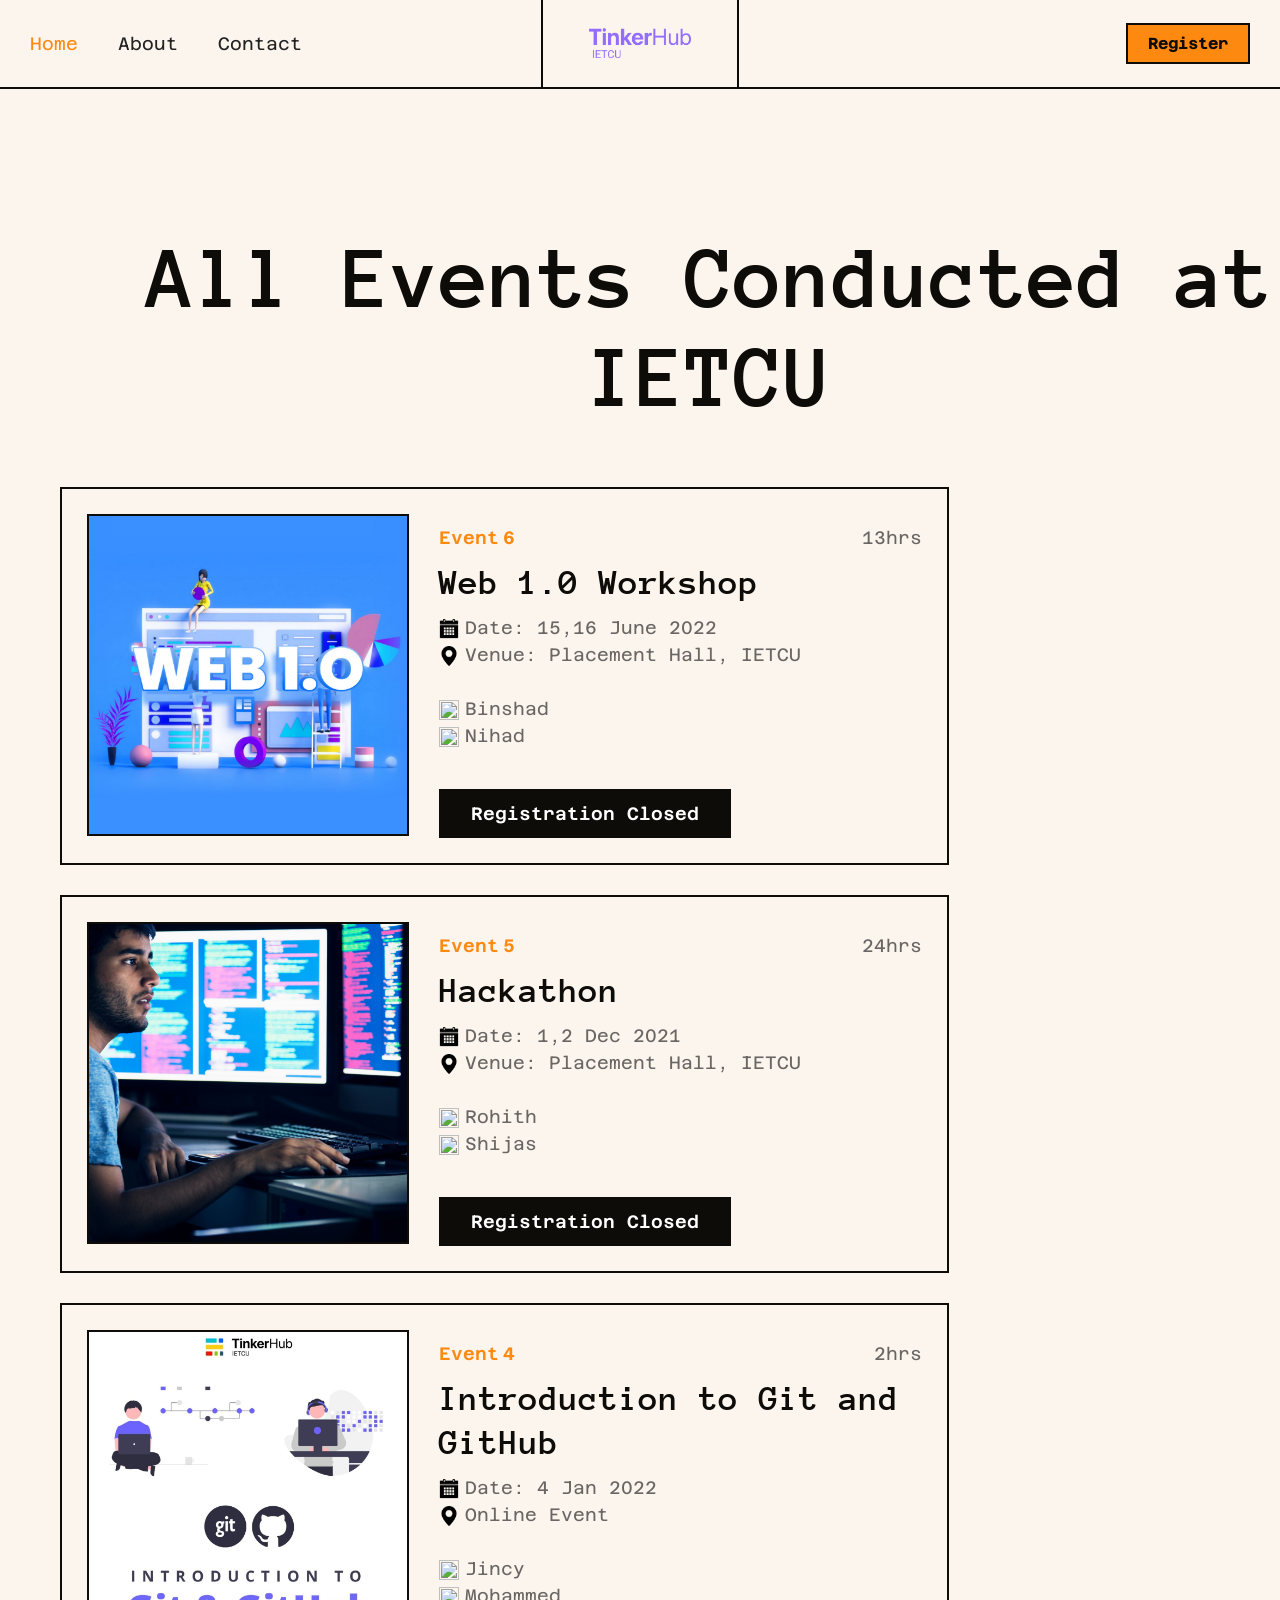
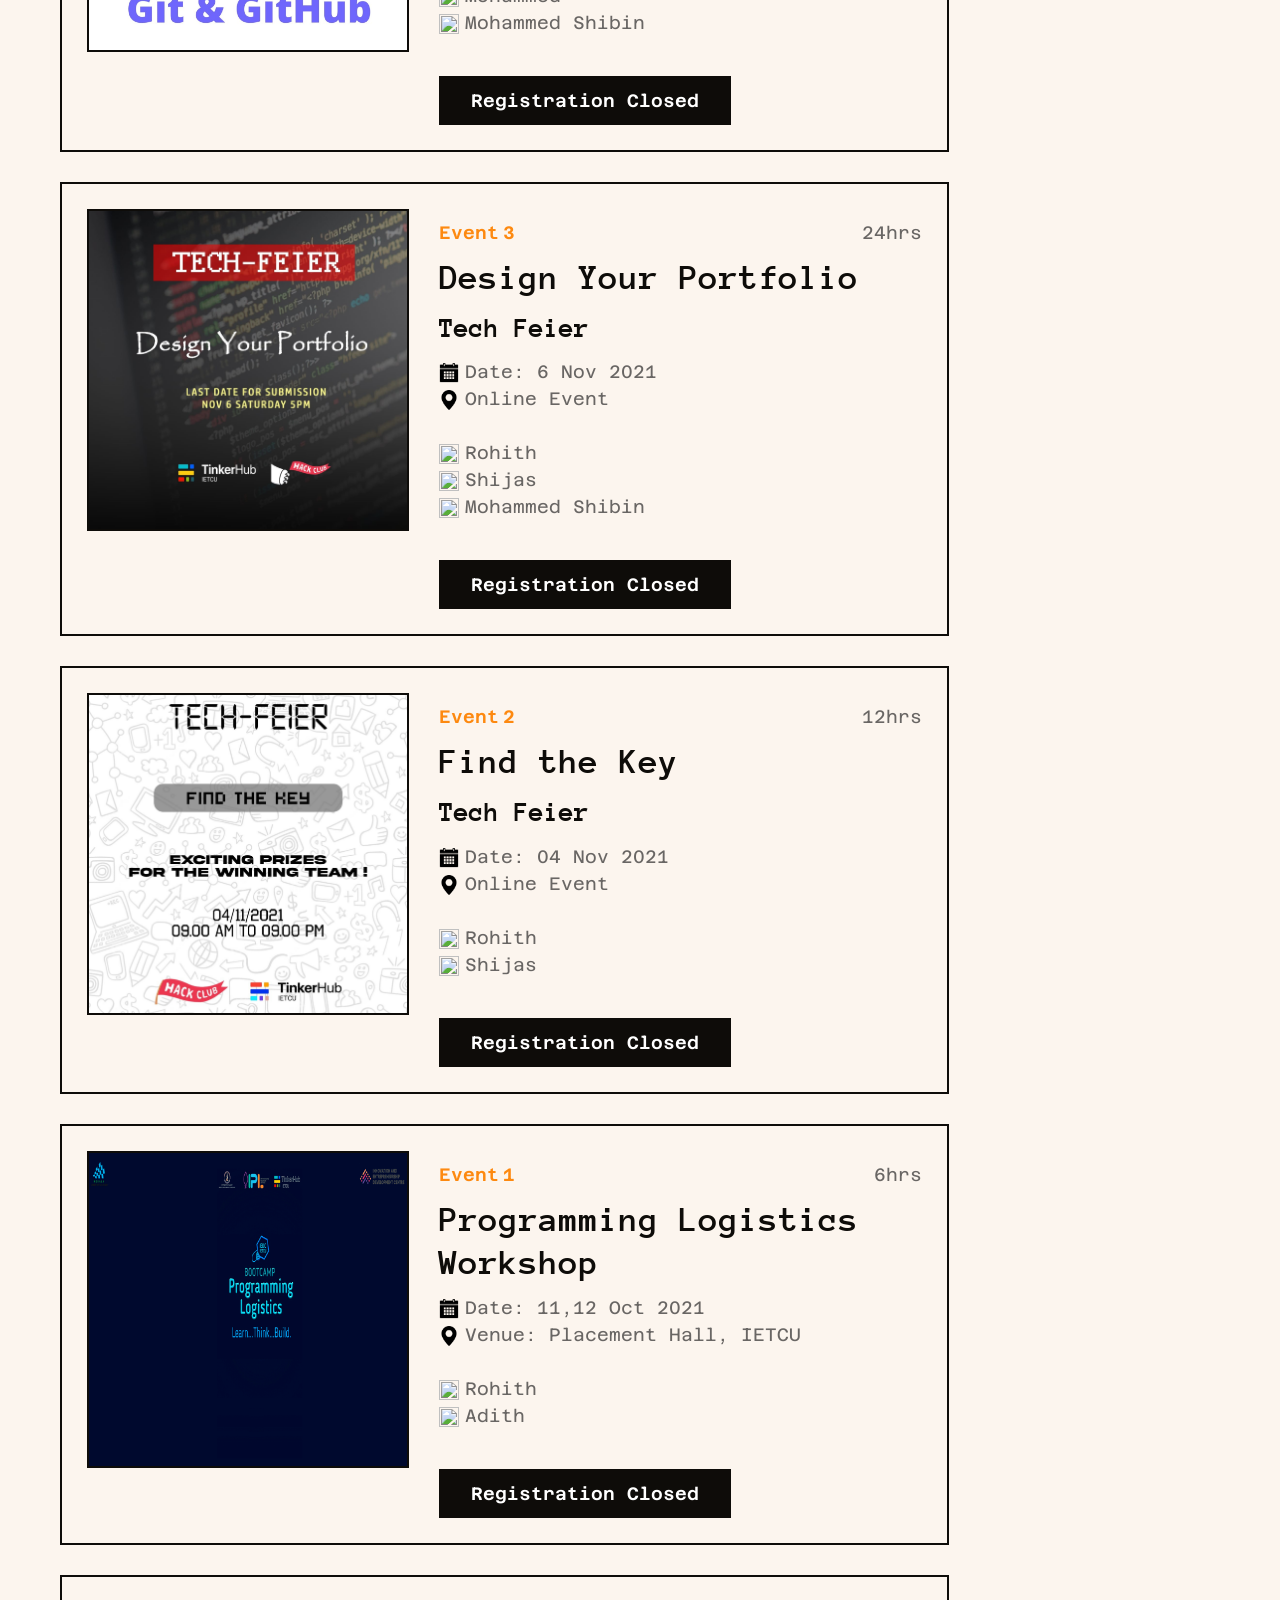
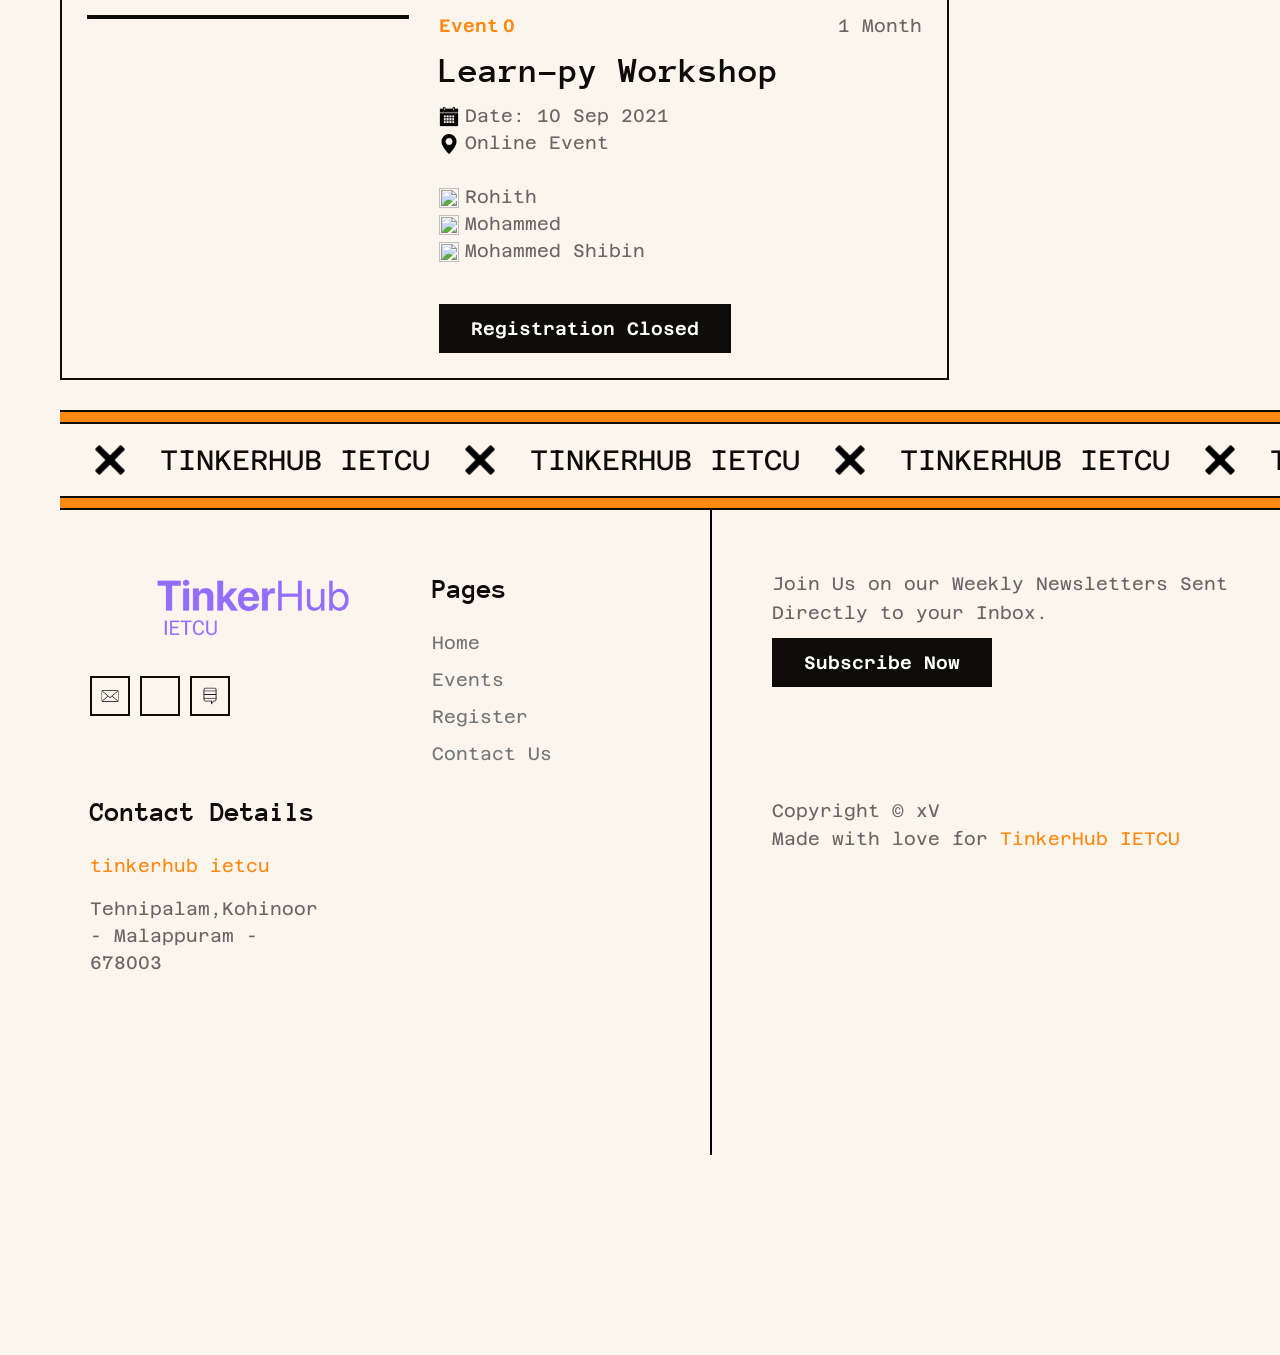
==== events.html @ 5220d081 "Second Commit" ====
<!DOCTYPE html><html  data-wf-page="61e6ab9abca7984d79f02195" data-wf-site="61e6ab9abca7986a12f02194"><head><meta charset="utf-8"/><title>TinkerHub IETCU</title><meta content="#" name="description"/><meta content="#" property="og:title"/><meta content="#" property="og:description"/><meta content="#" property="og:image"/><meta content="#" property="twitter:title"/><meta content="#" property="twitter:description"/><meta content="#" property="twitter:image"/><meta property="og:type" content="website"/><meta content="summary_large_image" name="twitter:card"/><meta content="width=device-width, initial-scale=1" name="viewport"/><meta content="#" name="generator"/><link href="stylee.css" rel="stylesheet" type="text/css"/><script src="webfont.js" type="text/javascript"></script><script type="text/javascript">WebFont.load({  google: {    families: ["Anonymous Pro:regular,700","Azeret Mono:regular,600"]  }});</script><!--[if lt IE 9]><script src="https://cdnjs.cloudflare.com/ajax/libs/html5shiv/3.7.3/html5shiv.min.js" type="text/javascript"></script><![endif]--><script type="text/javascript">!function(o,c){var n=c.documentElement,t=" w-mod-";n.className+=t+"js",("ontouchstart"in o||o.DocumentTouch&&c instanceof DocumentTouch)&&(n.className+=t+"touch")}(window,document);</script><link href="imgs/spaceinvader.png" rel="shortcut icon" type="image/x-icon"/><link href="https://assets.website-files.com/61e6ab9abca7986a12f02194/61ebdb6489a6b7736665d9e2_webclip.png" rel="apple-touch-icon"/></head><body><div data-animation="default" data-collapse="medium" data-duration="400" data-easing="ease" data-easing2="ease" role="banner" class="navbar w-nav"><div class="container w-container"><div class="w-layout-grid grid-navbar"><nav role="navigation" id="w-node-_0795d648-9c15-54b8-7bc0-1d6ae5a04ca6-e5a04ca3" class="nav-menu w-nav-menu"><a href="/" aria-current="page" class="nav-link w-nav-link w--current">Home</a><a href="/about" class="nav-link w-nav-link">About</a><a href="#Footer-Subscribe" class="nav-link w-nav-link">Contact</a></nav><a href="#Footer-Subscribe" aria-current="page" class="brand w-nav-brand"><img src="imgs/logo.png" loading="lazy" alt=""/></a><div id="w-node-_0795d648-9c15-54b8-7bc0-1d6ae5a04caf-e5a04ca3" class="navbar-button"><a href="#Footer-Subscribe" class="button button-small w-button">Register</a></div><div id="w-node-_0795d648-9c15-54b8-7bc0-1d6ae5a04cb2-e5a04ca3" class="menu-button w-nav-button"><div class="w-icon-nav-menu"></div><div class="w-icon-nav-menu"></div></div></div></div></div><div class="hero-section wf-section"><div class="container w-container"><div class="w-layout-grid grid-hero"><div id="w-node-b3ac4a3e-e718-adf3-0cfe-b0992a68594a-79f02195" class="badge-lightbox-wrap">

</div>

<div class="marquee-section wf-section"><div class="marquee-wrap"><div class="marquee-text"><div class="marquee-item"><img src="imgs/waves.png" loading="lazy" width="40" height="40" alt="" class="marquee-image"/><div class="marquee-title">tinkerhub ietcu</div></div><div class="marquee-item"><img src="imgs/waves.png" loading="lazy" width="40" height="40" alt="" class="marquee-image"/><div class="marquee-title">tinkerhub ietcu</div></div><div class="marquee-item"><img src="imgs/waves.png" loading="lazy" width="40" height="40" alt="" class="marquee-image"/><div class="marquee-title">tinkerhub ietcu</div></div><div class="marquee-item"><img src="imgs/waves.png" loading="lazy" width="40" height="40" alt="" class="marquee-image"/><div class="marquee-title">tinkerhub ietcu</div></div><div class="marquee-item"><img src="imgs/waves.png" loading="lazy" width="40" height="40" alt="" class="marquee-image"/><div class="marquee-title">tinkerhub ietcu</div></div><div class="marquee-item"><img src="imgs/waves.png" loading="lazy" width="40" height="40" alt="" class="marquee-image"/><div class="marquee-title">tinkerhub ietcu</div></div></div><div class="marquee-text"><div class="marquee-item"><img src="imgs/waves.png" loading="lazy" width="40" height="40" alt="" class="marquee-image"/><div class="marquee-title">tinkerhub ietcu</div></div><div class="marquee-item"><img src="imgs/waves.png" loading="lazy" width="40" height="40" alt="" class="marquee-image"/><div class="marquee-title">tinkerhub ietcu</div></div><div class="marquee-item"><img src="imgs/waves.png" loading="lazy" width="40" height="40" alt="" class="marquee-image"/><div class="marquee-title">tinkerhub ietcu</div></div><div class="marquee-item"><img src="imgs/waves.png" loading="lazy" width="40" height="40" alt="" class="marquee-image"/><div class="marquee-title">tinkerhub ietcu</div></div><div class="marquee-item"><img src="imgs/waves.png" loading="lazy" width="40" height="40" alt="" class="marquee-image"/><div class="marquee-title">tinkerhub ietcu</div></div><div class="marquee-item"><img src="imgs/waves.png" loading="lazy" width="40" height="40" alt="" class="marquee-image"/><div class="marquee-title">tinkerhub ietcu</div></div></div></div></div>

<div class="recent-episodes-section section-spacing wf-section"><div class="container w-container"><div class="section-title text-center"><h1>All Events Conducted at IETCU</h2></div>
<!--Events-->

<!--E6--><div class="w-layout-grid grid-episode-wrap"><div class="w-dyn-list"><div role="list" class="w-dyn-items"><div role="listitem" class="episode-item w-dyn-item"><div class="grid-episode"><a href="#" class="w-inline-block"><img src="imgs/web.jpeg" loading="eager" alt="" sizes="(max-width: 479px) 2vw, (max-width: 767px) 32vw, 34vw" srcset="imgs/web.jpeg 500w, imgs/web.jpeg 800w" class="episode-image"/></a><div class="episode-info"><div class="episode-number-wrap"><div class="episode-number"><div>Event </div><div class="episode-number-value">6</div></div><div class="episode-duration-wrap"><img src="https://assets.website-files.com/61e6ab9abca7986a12f02194/61e7f9a4afe5cf50c79790c7_clock.svg" loading="lazy" width="15" height="15" alt="" class="episode-duration-icon"/><div class="episode-duration">13hrs</div></div></div><a href="#" class="w-inline-block"><h5 class="episode-title">Web 1.0 Workshop </h6></h5></a><div class="episode-host-wrap"><img src="imgs/calendar.png" loading="lazy" width="20" height="20" alt="" class="episode-host-icon"/><a href="#" class="episode-host">Date: 15,16 June 2022</a></div><div class="episode-host-wrap"><img src="imgs/pin.png" loading="lazy" width="20" height="20" alt="" class="episode-host-icon"/><a href="#" class="episode-host">Venue: Placement Hall, IETCU</a></div><br><div class="episode-host-wrap"><img src="https://assets.website-files.com/61e6ab9abca7986a12f02194/61e7f79add1d6b57ac4c143d_microphone.svg" loading="lazy" width="20" height="20" alt="" class="episode-host-icon"/><a href="#Binshad" class="episode-host">Binshad</a></div><div class="episode-host-wrap"><div class="episode-host-wrap"><img src="https://assets.website-files.com/61e6ab9abca7986a12f02194/61e7f79add1d6b57ac4c143d_microphone.svg" loading="lazy" width="20" height="20" alt="" class="episode-host-icon"/><a href="#Nihad" class="episode-host">Nihad </a></div><!--<div class="episode-host-wrap"><img src="https://assets.website-files.com/61e6ab9abca7986a12f02194/61e7f79add1d6b57ac4c143d_microphone.svg" loading="lazy" width="20" height="20" alt="" class="episode-host-icon"/><a href="/host/billy-vasquez" class="episode-host">Mohammed Shibin</a></div>--><div class="episode-bottom"><a href="#" class="button-dark w-button">Registration Closed</a><div class="episode-listen-wrap"></div></div></div></div></div></div></div></div></div>

<!--E5--><div class="w-layout-grid grid-episode-wrap"><div class="w-dyn-list"><div role="list" class="w-dyn-items"><div role="listitem" class="episode-item w-dyn-item"><div class="grid-episode"><a href="#" class="w-inline-block"><img src="imgs/hackathon.png" loading="eager" alt="" sizes="(max-width: 479px) 2vw, (max-width: 767px) 32vw, 34vw" srcset="imgs/hackathon.png 500w, imgs/hackathon.png 800w" class="episode-image"/></a><div class="episode-info"><div class="episode-number-wrap"><div class="episode-number"><div>Event </div><div class="episode-number-value">5</div></div><div class="episode-duration-wrap"><img src="https://assets.website-files.com/61e6ab9abca7986a12f02194/61e7f9a4afe5cf50c79790c7_clock.svg" loading="lazy" width="15" height="15" alt="" class="episode-duration-icon"/><div class="episode-duration">24hrs</div></div></div><a href="#" class="w-inline-block"><h5 class="episode-title">Hackathon</h6></h5></a><div class="episode-host-wrap"><img src="imgs/calendar.png" loading="lazy" width="20" height="20" alt="" class="episode-host-icon"/><a href="#" class="episode-host">Date: 1,2 Dec 2021</a></div><div class="episode-host-wrap"><img src="imgs/pin.png" loading="lazy" width="20" height="20" alt="" class="episode-host-icon"/><a href="#" class="episode-host">Venue: Placement Hall, IETCU</a></div><br><div class="episode-host-wrap"><img src="https://assets.website-files.com/61e6ab9abca7986a12f02194/61e7f79add1d6b57ac4c143d_microphone.svg" loading="lazy" width="20" height="20" alt="" class="episode-host-icon"/><a href="#Rohith" class="episode-host">Rohith</a></div><div class="episode-host-wrap"><div class="episode-host-wrap"><img src="https://assets.website-files.com/61e6ab9abca7986a12f02194/61e7f79add1d6b57ac4c143d_microphone.svg" loading="lazy" width="20" height="20" alt="" class="episode-host-icon"/><a href="#Shijas" class="episode-host">Shijas </a></div><!--<div class="episode-host-wrap"><img src="https://assets.website-files.com/61e6ab9abca7986a12f02194/61e7f79add1d6b57ac4c143d_microphone.svg" loading="lazy" width="20" height="20" alt="" class="episode-host-icon"/><a href="/host/billy-vasquez" class="episode-host">Mohammed Shibin</a></div>--><div class="episode-bottom"><a href="#" class="button-dark w-button">Registration Closed</a><div class="episode-listen-wrap"></div></div></div></div></div></div></div></div></div>

<!--E4--><div class="w-layout-grid grid-episode-wrap"><div class="w-dyn-list"><div role="list" class="w-dyn-items"><div role="listitem" class="episode-item w-dyn-item"><div class="grid-episode"><a href="#" class="w-inline-block"><img src="imgs/git.jpeg" loading="eager" alt="" sizes="(max-width: 479px) 2vw, (max-width: 767px) 32vw, 34vw" srcset="imgs/git.jpeg 500w, imgs/git.jpeg 800w" class="episode-image"/></a><div class="episode-info"><div class="episode-number-wrap"><div class="episode-number"><div>Event </div><div class="episode-number-value">4</div></div><div class="episode-duration-wrap"><img src="https://assets.website-files.com/61e6ab9abca7986a12f02194/61e7f9a4afe5cf50c79790c7_clock.svg" loading="lazy" width="15" height="15" alt="" class="episode-duration-icon"/><div class="episode-duration">2hrs</div></div></div><a href="#" class="w-inline-block"><h5 class="episode-title">Introduction to Git and GitHub</h6></h5></a><div class="episode-host-wrap"><img src="imgs/calendar.png" loading="lazy" width="20" height="20" alt="" class="episode-host-icon"/><a href="#" class="episode-host">Date: 4 Jan 2022</a></div><div class="episode-host-wrap"><img src="imgs/pin.png" loading="lazy" width="20" height="20" alt="" class="episode-host-icon"/><a href="#" class="episode-host">Online Event</a></div><br><div class="episode-host-wrap"><img src="https://assets.website-files.com/61e6ab9abca7986a12f02194/61e7f79add1d6b57ac4c143d_microphone.svg" loading="lazy" width="20" height="20" alt="" class="episode-host-icon"/><a href="#Jincy" class="episode-host">Jincy</a></div><div class="episode-host-wrap"><div class="episode-host-wrap"><img src="https://assets.website-files.com/61e6ab9abca7986a12f02194/61e7f79add1d6b57ac4c143d_microphone.svg" loading="lazy" width="20" height="20" alt="" class="episode-host-icon"/><a href="/host/billy-vasquez" class="episode-host">Mohammed </a></div><div class="episode-host-wrap"><img src="https://assets.website-files.com/61e6ab9abca7986a12f02194/61e7f79add1d6b57ac4c143d_microphone.svg" loading="lazy" width="20" height="20" alt="" class="episode-host-icon"/><a href="/host/billy-vasquez" class="episode-host">Mohammed Shibin</a></div><div class="episode-bottom"><a href="#" class="button-dark w-button">Registration Closed</a><div class="episode-listen-wrap"></div></div></div></div></div></div></div></div></div>

<!--E3--><div class="w-layout-grid grid-episode-wrap"><div class="w-dyn-list"><div role="list" class="w-dyn-items"><div role="listitem" class="episode-item w-dyn-item"><div class="grid-episode"><a href="#" class="w-inline-block"><img src="imgs/portfolio.jpeg" loading="eager" alt="" sizes="(max-width: 479px) 2vw, (max-width: 767px) 32vw, 34vw" srcset="imgs/portfolio.jpeg 500w, imgs/portfolio.jpeg 800w" class="episode-image"/></a><div class="episode-info"><div class="episode-number-wrap"><div class="episode-number"><div>Event </div><div class="episode-number-value">3</div></div><div class="episode-duration-wrap"><img src="https://assets.website-files.com/61e6ab9abca7986a12f02194/61e7f9a4afe5cf50c79790c7_clock.svg" loading="lazy" width="15" height="15" alt="" class="episode-duration-icon"/><div class="episode-duration">24hrs</div></div></div><a href="#" class="w-inline-block"><h5 class="episode-title">Design Your Portfolio <br><h6>Tech Feier</h6></h5></a><div class="episode-host-wrap"><img src="imgs/calendar.png" loading="lazy" width="20" height="20" alt="" class="episode-host-icon"/><a href="#" class="episode-host">Date: 6 Nov 2021</a></div><div class="episode-host-wrap"><img src="imgs/pin.png" loading="lazy" width="20" height="20" alt="" class="episode-host-icon"/><a href="#" class="episode-host">Online Event</a></div><br><div class="episode-host-wrap"><img src="https://assets.website-files.com/61e6ab9abca7986a12f02194/61e7f79add1d6b57ac4c143d_microphone.svg" loading="lazy" width="20" height="20" alt="" class="episode-host-icon"/><a href="#Rohith" class="episode-host">Rohith</a></div><div class="episode-host-wrap"><div class="episode-host-wrap"><img src="https://assets.website-files.com/61e6ab9abca7986a12f02194/61e7f79add1d6b57ac4c143d_microphone.svg" loading="lazy" width="20" height="20" alt="" class="episode-host-icon"/><a href="#Shijas" class="episode-host">Shijas </a></div><div class="episode-host-wrap"><img src="https://assets.website-files.com/61e6ab9abca7986a12f02194/61e7f79add1d6b57ac4c143d_microphone.svg" loading="lazy" width="20" height="20" alt="" class="episode-host-icon"/><a href="/host/billy-vasquez" class="episode-host">Mohammed Shibin</a></div><div class="episode-bottom"><a href="#" class="button-dark w-button">Registration Closed</a><div class="episode-listen-wrap"></div></div></div></div></div></div></div></div></div>

<!--E2--><div class="w-layout-grid grid-episode-wrap"><div class="w-dyn-list"><div role="list" class="w-dyn-items"><div role="listitem" class="episode-item w-dyn-item"><div class="grid-episode"><a href="#" class="w-inline-block"><img src="imgs/keys.jpeg" loading="eager" alt="" sizes="(max-width: 479px) 2vw, (max-width: 767px) 32vw, 34vw" srcset="imgs/keys.jpeg 500w, imgs/keys.jpeg 800w" class="episode-image"/></a><div class="episode-info"><div class="episode-number-wrap"><div class="episode-number"><div>Event </div><div class="episode-number-value">2</div></div><div class="episode-duration-wrap"><img src="https://assets.website-files.com/61e6ab9abca7986a12f02194/61e7f9a4afe5cf50c79790c7_clock.svg" loading="lazy" width="15" height="15" alt="" class="episode-duration-icon"/><div class="episode-duration">12hrs</div></div></div><a href="#" class="w-inline-block"><h5 class="episode-title">Find the Key <br> <h6>Tech Feier</h6></h5></a><div class="episode-host-wrap"><img src="imgs/calendar.png" loading="lazy" width="20" height="20" alt="" class="episode-host-icon"/><a href="#" class="episode-host">Date: 04 Nov 2021</a></div><div class="episode-host-wrap"><img src="imgs/pin.png" loading="lazy" width="20" height="20" alt="" class="episode-host-icon"/><a href="#" class="episode-host">Online Event</a></div><br><div class="episode-host-wrap"><img src="https://assets.website-files.com/61e6ab9abca7986a12f02194/61e7f79add1d6b57ac4c143d_microphone.svg" loading="lazy" width="20" height="20" alt="" class="episode-host-icon"/><a href="#Rothith" class="episode-host">Rohith</a></div><div class="episode-host-wrap"><div class="episode-host-wrap"><img src="https://assets.website-files.com/61e6ab9abca7986a12f02194/61e7f79add1d6b57ac4c143d_microphone.svg" loading="lazy" width="20" height="20" alt="" class="episode-host-icon"/><a href="#Shijas" class="episode-host">Shijas </a></div><!--<div class="episode-host-wrap"><img src="https://assets.website-files.com/61e6ab9abca7986a12f02194/61e7f79add1d6b57ac4c143d_microphone.svg" loading="lazy" width="20" height="20" alt="" class="episode-host-icon"/><a href="/host/billy-vasquez" class="episode-host">Mohammed Shibin</a></div>--><div class="episode-bottom"><a href="#" class="button-dark w-button">Registration Closed</a><div class="episode-listen-wrap"></div></div></div></div></div></div></div></div></div>

<!--E1--><div class="w-layout-grid grid-episode-wrap"><div class="w-dyn-list"><div role="list" class="w-dyn-items"><div role="listitem" class="episode-item w-dyn-item"><div class="grid-episode"><a href="#" class="w-inline-block"><img src="imgs/log.png" loading="eager" alt="" sizes="(max-width: 479px) 2vw, (max-width: 767px) 32vw, 34vw" srcset="imgs/log.png 500w, imgs/log.png 800w" class="episode-image"/></a><div class="episode-info"><div class="episode-number-wrap"><div class="episode-number"><div>Event </div><div class="episode-number-value">1</div></div><div class="episode-duration-wrap"><img src="https://assets.website-files.com/61e6ab9abca7986a12f02194/61e7f9a4afe5cf50c79790c7_clock.svg" loading="lazy" width="15" height="15" alt="" class="episode-duration-icon"/><div class="episode-duration">6hrs</div></div></div><a href="#" class="w-inline-block"><h5 class="episode-title">Programming Logistics Workshop</h5></a><div class="episode-host-wrap"><img src="imgs/calendar.png" loading="lazy" width="20" height="20" alt="" class="episode-host-icon"/><a href="#" class="episode-host">Date: 11,12 Oct 2021</a></div><div class="episode-host-wrap"><img src="imgs/pin.png" loading="lazy" width="20" height="20" alt="" class="episode-host-icon"/><a href="#" class="episode-host">Venue: Placement Hall, IETCU</a></div><br><div class="episode-host-wrap"><img src="https://assets.website-files.com/61e6ab9abca7986a12f02194/61e7f79add1d6b57ac4c143d_microphone.svg" loading="lazy" width="20" height="20" alt="" class="episode-host-icon"/><a href="#Rothith" class="episode-host">Rohith</a></div><div class="episode-host-wrap"><div class="episode-host-wrap"><img src="https://assets.website-files.com/61e6ab9abca7986a12f02194/61e7f79add1d6b57ac4c143d_microphone.svg" loading="lazy" width="20" height="20" alt="" class="episode-host-icon"/><a href="#Adith" class="episode-host">Adith </a></div><!--<div class="episode-host-wrap"><img src="https://assets.website-files.com/61e6ab9abca7986a12f02194/61e7f79add1d6b57ac4c143d_microphone.svg" loading="lazy" width="20" height="20" alt="" class="episode-host-icon"/><a href="/host/billy-vasquez" class="episode-host">Mohammed Shibin</a></div>--><div class="episode-bottom"><a href="#" class="button-dark w-button">Registration Closed</a><div class="episode-listen-wrap"></div></div></div></div></div></div></div></div></div>

<!--E0--><div class="w-layout-grid grid-episode-wrap"><div class="w-dyn-list"><div role="list" class="w-dyn-items"><div role="listitem" class="episode-item w-dyn-item"><div class="grid-episode"><a href="#" class="w-inline-block"><img src="imgs/py.png" loading="eager" alt="" sizes="(max-width: 479px) 2vw, (max-width: 767px) 32vw, 34vw" srcset="imgs/py.png 500w, imgs/py.png 800w" class="episode-image"/></a><div class="episode-info"><div class="episode-number-wrap"><div class="episode-number"><div>Event </div><div class="episode-number-value">0</div></div><div class="episode-duration-wrap"><img src="https://assets.website-files.com/61e6ab9abca7986a12f02194/61e7f9a4afe5cf50c79790c7_clock.svg" loading="lazy" width="15" height="15" alt="" class="episode-duration-icon"/><div class="episode-duration">1 Month</div></div></div><a href="#" class="w-inline-block"><h5 class="episode-title">Learn-py Workshop</h5></a><div class="episode-host-wrap"><img src="imgs/calendar.png" loading="lazy" width="20" height="20" alt="" class="episode-host-icon"/><a href="#" class="episode-host">Date: 10 Sep 2021</a></div><div class="episode-host-wrap"><img src="imgs/pin.png" loading="lazy" width="20" height="20" alt="" class="episode-host-icon"/><a href="#" class="episode-host">Online Event</a></div><br><div class="episode-host-wrap"><img src="https://assets.website-files.com/61e6ab9abca7986a12f02194/61e7f79add1d6b57ac4c143d_microphone.svg" loading="lazy" width="20" height="20" alt="" class="episode-host-icon"/><a href="#Rohith" class="episode-host">Rohith</a></div><div class="episode-host-wrap"><div class="episode-host-wrap"><img src="https://assets.website-files.com/61e6ab9abca7986a12f02194/61e7f79add1d6b57ac4c143d_microphone.svg" loading="lazy" width="20" height="20" alt="" class="episode-host-icon"/><a href="/host/billy-vasquez" class="episode-host">Mohammed </a></div><div class="episode-host-wrap"><img src="https://assets.website-files.com/61e6ab9abca7986a12f02194/61e7f79add1d6b57ac4c143d_microphone.svg" loading="lazy" width="20" height="20" alt="" class="episode-host-icon"/><a href="/host/billy-vasquez" class="episode-host">Mohammed Shibin</a></div><div class="episode-bottom"><a href="#" class="button-dark w-button">Registration Closed</a><div class="episode-listen-wrap"></div></div></div></div></div></div></div></div></div>



<div class="marquee-section wf-section"><div class="marquee-wrap"><div class="marquee-text"><div class="marquee-item"><img src="imgs/waves.png" loading="lazy" width="40" height="40" alt="" class="marquee-image"/><div class="marquee-title">tinkerhub ietcu</div></div><div class="marquee-item"><img src="imgs/waves.png" loading="lazy" width="40" height="40" alt="" class="marquee-image"/><div class="marquee-title">tinkerhub ietcu</div></div><div class="marquee-item"><img src="imgs/waves.png" loading="lazy" width="40" height="40" alt="" class="marquee-image"/><div class="marquee-title">tinkerhub ietcu</div></div><div class="marquee-item"><img src="imgs/waves.png" loading="lazy" width="40" height="40" alt="" class="marquee-image"/><div class="marquee-title">tinkerhub ietcu</div></div><div class="marquee-item"><img src="imgs/waves.png" loading="lazy" width="40" height="40" alt="" class="marquee-image"/><div class="marquee-title">tinkerhub ietcu</div></div><div class="marquee-item"><img src="imgs/waves.png" loading="lazy" width="40" height="40" alt="" class="marquee-image"/><div class="marquee-title">tinkerhub ietcu</div></div></div><div class="marquee-text"><div class="marquee-item"><img src="imgs/waves.png" loading="lazy" width="40" height="40" alt="" class="marquee-image"/><div class="marquee-title">tinkerhub ietcu</div></div><div class="marquee-item"><img src="imgs/waves.png" loading="lazy" width="40" height="40" alt="" class="marquee-image"/><div class="marquee-title">tinkerhub ietcu</div></div><div class="marquee-item"><img src="imgs/waves.png" loading="lazy" width="40" height="40" alt="" class="marquee-image"/><div class="marquee-title">tinkerhub ietcu</div></div><div class="marquee-item"><img src="imgs/waves.png" loading="lazy" width="40" height="40" alt="" class="marquee-image"/><div class="marquee-title">tinkerhub ietcu</div></div><div class="marquee-item"><img src="imgs/waves.png" loading="lazy" width="40" height="40" alt="" class="marquee-image"/><div class="marquee-title">tinkerhub ietcu</div></div><div class="marquee-item"><img src="imgs/waves.png" loading="lazy" width="40" height="40" alt="" class="marquee-image"/><div class="marquee-title">tinkerhub ietcu</div></div></div></div></div>

<div class="container w-container"><div class="contact"></div><div class="grid-footer"><div class="footer-left"><div class="footer-item"><a href="index.html#contact" aria-current="page" class="footer-logo w-inline-block w--current"><img src="imgs/logo.png" loading="lazy" alt=""/></a><div class="footer-social"><a href="mailto:tinkerhubietcu@gmail.com" class="footer-social-link w-inline-block"><img src="imgs/email.png" loading="lazy" alt="" class="footer-social-icon"/></a><a href="https://www.instagram.com/tinkerhub.ietcu" class="footer-social-link w-inline-block"><img src="https://assets.website-files.com/61e6ab9abca7986a12f02194/61e92f9e1b11c9ec3c614413_instagram-dark.svg" loading="lazy" alt="" class="footer-social-icon"/></a><a href="substack.com" class="footer-social-link w-inline-block"><img src="imgs/subb.png" loading="lazy" alt="" class="footer-social-icon"/></a></div></div><div class="footer-item"><h6 class="footer-title">Pages</h6><ul role="list" class="w-list-unstyled"><li><a href="index.html" class="footer-link">Home</a></li><li><a href="events.html" class="footer-link">Events</a></li><li><a href="register.html" class="footer-link">Register</a></li><li><a href="contact.html" class="footer-link">Contact Us</a></li></ul></div><div id="w-node-_477cc67e-2187-27f6-efd2-d896f682e902-f682e8cc" class="footer-item"><h6 class="footer-title">Contact Details</h6><div class="footer-contact"><div><div><a href="mailto:tinkerhubietcu@gmail.com">tinkerhub ietcu</a></div></div><br><div>Tehnipalam,Kohinoor - Malappuram - 678003</div>
<iframe src="https://www.google.com/maps/embed?pb=!1m18!1m12!1m3!1d3914.8565463858336!2d75.89736831515582!3d11.124059992086186!2m3!1f0!2f0!3f0!3m2!1i1024!2i768!4f13.1!3m3!1m2!1s0x3ba651df61386e71%3A0x503c742010689b05!2sCalicut%20University%20IET!5e0!3m2!1sen!2sin!4v1666390145762!5m2!1sen!2sin" width="200" height="200" style="border:0;" allowfullscreen="" loading="lazy" referrerpolicy="no-referrer-when-downgrade"></iframe></div></div></div><div id="Footer-Subscribe" class="footer-subscribe"><div class="footer-item"><p>Join Us on our Weekly Newsletters Sent Directly to your Inbox.</p><a href="airtable.com" class="button-dark w-button">Subscribe Now</a><p class="copyright">Copyright © xV<br/>Made with love for <a href="https://www.instagram.com/tinkerhub.ietcu" target="_blank">TinkerHub IETCU</a></p></div></div></div></div></footer><script src="https://d3e54v103j8qbb.cloudfront.net/js/jquery-3.5.1.min.dc5e7f18c8.js?site=61e6ab9abca7986a12f02194" type="text/javascript" integrity="sha256-9/aliU8dGd2tb6OSsuzixeV4y/faTqgFtohetphbbj0=" crossorigin="anonymous"></script><script src="web.js" type="text/javascript"></script><!--[if lte IE 9]><script src="//cdnjs.cloudflare.com/ajax/libs/placeholders/3.0.2/placeholders.min.js"></script><![endif]--></body></html>
---- stylee.css ----
/* Generated on: Wed Aug 17 2022 06:59:10 GMT+0000 (Coordinated Universal Time) */
/* ==========================================================================
   normalize.css v3.0.3 | MIT License | github.com/necolas/normalize.css 
   ========================================================================== */
/*! normalize.css v3.0.3 | MIT License | github.com/necolas/normalize.css */html{font-family:sans-serif;-ms-text-size-adjust:100%;-webkit-text-size-adjust:100%}body{margin:0}article,aside,details,figcaption,figure,footer,header,hgroup,main,menu,nav,section,summary{display:block}audio,canvas,progress,video{display:inline-block;vertical-align:baseline}audio:not([controls]){display:none;height:0}[hidden],template{display:none}a{background-color:transparent}a:active,a:hover{outline:0}abbr[title]{border-bottom:1px dotted}b,strong{font-weight:bold}dfn{font-style:italic}h1{font-size:2em;margin:.67em 0}mark{background:#ff0;color:#000}small{font-size:80%}sub,sup{font-size:75%;line-height:0;position:relative;vertical-align:baseline}sup{top:-0.5em}sub{bottom:-0.25em}img{border:0}svg:not(:root){overflow:hidden}figure{margin:1em 40px}hr{box-sizing:content-box;height:0}pre{overflow:auto}code,kbd,pre,samp{font-family:monospace, monospace;font-size:1em}button,input,optgroup,select,textarea{color:inherit;font:inherit;margin:0}button{overflow:visible}button,select{text-transform:none}button,html input[type="button"],input[type="reset"]{-webkit-appearance:button;cursor:pointer}button[disabled],html input[disabled]{cursor:default}button::-moz-focus-inner,input::-moz-focus-inner{border:0;padding:0}input{line-height:normal}input[type='checkbox'],input[type='radio']{box-sizing:border-box;padding:0}input[type='number']::-webkit-inner-spin-button,input[type='number']::-webkit-outer-spin-button{height:auto}input[type='search']{-webkit-appearance:none}input[type='search']::-webkit-search-cancel-button,input[type='search']::-webkit-search-decoration{-webkit-appearance:none}fieldset{border:1px solid #c0c0c0;margin:0 2px;padding:.35em .625em .75em}legend{border:0;padding:0}textarea{overflow:auto}optgroup{font-weight:bold}table{border-collapse:collapse;border-spacing:0}td,th{padding:0}

/* ==========================================================================
   
   ========================================================================== */
@font-face{font-family:'';src:url("[data-uri]") format('truetype');font-weight:normal;font-style:normal}[class^="w-icon-"],[class*=" w-icon-"]{font-family:'webflow-icons' !important;speak:none;font-style:normal;font-weight:normal;font-variant:normal;text-transform:none;line-height:1;-webkit-font-smoothing:antialiased;-moz-osx-font-smoothing:grayscale}.w-icon-slider-right:before{content:"\e600"}.w-icon-slider-left:before{content:"\e601"}.w-icon-nav-menu:before{content:"\e602"}.w-icon-arrow-down:before,.w-icon-dropdown-toggle:before{content:"\e603"}.w-icon-file-upload-remove:before{content:"\e900"}.w-icon-file-upload-icon:before{content:"\e903"}*{-webkit-box-sizing:border-box;-moz-box-sizing:border-box;box-sizing:border-box}html{height:100%}body{margin:0;min-height:100%;background-color:#fff;font-family:Arial,sans-serif;font-size:14px;line-height:20px;color:#333}img{max-width:100%;vertical-align:middle;display:inline-block}html.w-mod-touch *{background-attachment:scroll !important}.w-block{display:block}.w-inline-block{max-width:100%;display:inline-block}.w-clearfix:before,.w-clearfix:after{content:" ";display:table;grid-column-start:1;grid-row-start:1;grid-column-end:2;grid-row-end:2}.w-clearfix:after{clear:both}.w-hidden{display:none}.w-button{display:inline-block;padding:9px 15px;background-color:#3898EC;color:white;border:0;line-height:inherit;text-decoration:none;cursor:pointer;border-radius:0}input.w-button{-webkit-appearance:button}html[data-w-dynpage] [data-w-cloak]{color:transparent !important}.w-webflow-badge,.w-webflow-badge *{position:static;left:auto;top:auto;right:auto;bottom:auto;z-index:auto;display:block;visibility:;overflow:;overflow-x:;overflow-y:;box-sizing:border-box;width:auto;height:auto;max-height:none;max-width:none;min-height:0;min-width:0;margin:0;padding:0;float:none;clear:none;border:0 none transparent;border-radius:0;background:none;background-image:none;background-position:0% 0%;background-size:auto auto;background-repeat:repeat;background-origin:padding-box;background-clip:border-box;background-attachment:scroll;background-color:transparent;box-shadow:none;opacity:1;transform:none;transition:none;direction:ltr;font-family:inherit;font-weight:inherit;color:inherit;font-size:inherit;line-height:inherit;font-style:inherit;font-variant:inherit;text-align:inherit;letter-spacing:inherit;text-decoration:inherit;text-indent:0;text-transform:inherit;list-style-type:disc;text-shadow:none;font-smoothing:auto;vertical-align:baseline;cursor:inherit;white-space:inherit;word-break:normal;word-spacing:normal;word-wrap:normal}.w-webflow-badge{position:fixed !important;display:inline-block !important;visibility:visible !important;z-index:2147483647 !important;top:auto !important;right:12px !important;bottom:12px !important;left:auto !important;color:#AAADB0 !important;background-color:#fff !important;border-radius:3px !important;padding:6px 8px 6px 6px !important;font-size:12px !important;opacity:1 !important;line-height:14px !important;text-decoration:none !important;transform:none !important;margin:0 !important;width:auto !important;height:auto !important;overflow:visible !important;white-space:nowrap;box-shadow:0 0 0 1px rgba(0,0,0,0.1),0 1px 3px rgba(0,0,0,0.1);cursor:pointer}.w-webflow-badge>img{display:inline-block !important;visibility:visible !important;opacity:1 !important;vertical-align:middle !important}h1,h2,h3,h4,h5,h6{font-weight:bold;margin-bottom:10px}h1{font-size:38px;line-height:44px;margin-top:20px}h2{font-size:32px;line-height:36px;margin-top:20px}h3{font-size:24px;line-height:30px;margin-top:20px}h4{font-size:18px;line-height:24px;margin-top:10px}h5{font-size:14px;line-height:20px;margin-top:10px}h6{font-size:12px;line-height:18px;margin-top:10px}p{margin-top:0;margin-bottom:10px}blockquote{margin:0 0 10px 0;padding:10px 20px;border-left:5px solid #E2E2E2;font-size:18px;line-height:22px}figure{margin:0;margin-bottom:10px}figcaption{margin-top:5px;text-align:center}ul,ol{margin-top:0px;margin-bottom:10px;padding-left:40px}.w-list-unstyled{padding-left:0;list-style:none}.w-embed:before,.w-embed:after{content:" ";display:table;grid-column-start:1;grid-row-start:1;grid-column-end:2;grid-row-end:2}.w-embed:after{clear:both}.w-video{width:100%;position:relative;padding:0}.w-video iframe,.w-video object,.w-video embed{position:absolute;top:0;left:0;width:100%;height:100%;border:none}fieldset{padding:0;margin:0;border:0}button,[type='button'],[type='reset']{border:0;cursor:pointer;-webkit-appearance:button}.w-form{margin:0 0 15px}.w-form-done{display:none;padding:20px;text-align:center;background-color:#dddddd}.w-form-fail{display:none;margin-top:10px;padding:10px;background-color:#ffdede}label{display:block;margin-bottom:5px;font-weight:bold}.w-input,.w-select{display:block;width:100%;height:38px;padding:8px 12px;margin-bottom:10px;font-size:14px;line-height:1.42857143;color:#333333;vertical-align:middle;background-color:#ffffff;border:1px solid #cccccc}.w-input:-moz-placeholder,.w-select:-moz-placeholder{color:#999}.w-input::-moz-placeholder,.w-select::-moz-placeholder{color:#999;opacity:1}.w-input:-ms-input-placeholder,.w-select:-ms-input-placeholder{color:#999}.w-input::-webkit-input-placeholder,.w-select::-webkit-input-placeholder{color:#999}.w-input:focus,.w-select:focus{border-color:#3898EC;outline:0}.w-input[disabled],.w-select[disabled],.w-input[readonly],.w-select[readonly],fieldset[disabled] .w-input,fieldset[disabled] .w-select{cursor:not-allowed}.w-input[disabled]:not(.w-input-disabled),.w-select[disabled]:not(.w-input-disabled),.w-input[readonly],.w-select[readonly],fieldset[disabled]:not(.w-input-disabled) .w-input,fieldset[disabled]:not(.w-input-disabled) .w-select{background-color:#eeeeee}textarea.w-input,textarea.w-select{height:auto}.w-select{background-color:#f3f3f3}.w-select[multiple]{height:auto}.w-form-label{display:inline-block;cursor:pointer;font-weight:normal;margin-bottom:0px}.w-radio{display:block;margin-bottom:5px;padding-left:20px}.w-radio:before,.w-radio:after{content:" ";display:table;grid-column-start:1;grid-row-start:1;grid-column-end:2;grid-row-end:2}.w-radio:after{clear:both}.w-radio-input{margin:4px 0 0;margin-top:1px \9;line-height:normal;float:left;margin-left:-20px}.w-radio-input{margin-top:3px}.w-file-upload{display:block;margin-bottom:10px}.w-file-upload-input{width:.1px;height:.1px;opacity:0;overflow:hidden;position:absolute;z-index:-100}.w-file-upload-default,.w-file-upload-uploading,.w-file-upload-success{display:inline-block;color:#333333}.w-file-upload-error{display:block;margin-top:10px}.w-file-upload-default.w-hidden,.w-file-upload-uploading.w-hidden,.w-file-upload-error.w-hidden,.w-file-upload-success.w-hidden{display:none}.w-file-upload-uploading-btn{display:flex;font-size:14px;font-weight:normal;cursor:pointer;margin:0;padding:8px 12px;border:1px solid #cccccc;background-color:#fafafa}.w-file-upload-file{display:flex;flex-grow:1;justify-content:space-between;margin:0;padding:8px 9px 8px 11px;border:1px solid #cccccc;background-color:#fafafa}.w-file-upload-file-name{font-size:14px;font-weight:normal;display:block}.w-file-remove-link{margin-top:3px;margin-left:10px;width:auto;height:auto;padding:3px;display:block;cursor:pointer}.w-icon-file-upload-remove{margin:auto;font-size:10px}.w-file-upload-error-msg{display:inline-block;color:#ea384c;padding:2px 0}.w-file-upload-info{display:inline-block;line-height:38px;padding:0 12px}.w-file-upload-label{display:inline-block;font-size:14px;font-weight:normal;cursor:pointer;margin:0;padding:8px 12px;border:1px solid #cccccc;background-color:#fafafa}.w-icon-file-upload-icon,.w-icon-file-upload-uploading{display:inline-block;margin-right:8px;width:20px}.w-icon-file-upload-uploading{height:20px}.w-container{margin-left:auto;margin-right:auto;max-width:940px}.w-container:before,.w-container:after{content:" ";display:table;grid-column-start:1;grid-row-start:1;grid-column-end:2;grid-row-end:2}.w-container:after{clear:both}.w-container .w-row{margin-left:-10px;margin-right:-10px}.w-row:before,.w-row:after{content:" ";display:table;grid-column-start:1;grid-row-start:1;grid-column-end:2;grid-row-end:2}.w-row:after{clear:both}.w-row .w-row{margin-left:0;margin-right:0}.w-col{position:relative;float:left;width:100%;min-height:1px;padding-left:10px;padding-right:10px}.w-col .w-col{padding-left:0;padding-right:0}.w-col-1{width:8.33333333%}.w-col-2{width:16.66666667%}.w-col-3{width:25%}.w-col-4{width:33.33333333%}.w-col-5{width:41.66666667%}.w-col-6{width:50%}.w-col-7{width:58.33333333%}.w-col-8{width:66.66666667%}.w-col-9{width:75%}.w-col-10{width:83.33333333%}.w-col-11{width:91.66666667%}.w-col-12{width:100%}.w-hidden-main{display:none !important}@media screen and (max-width:991px){.w-container{max-width:728px}.w-hidden-main{display:inherit !important}.w-hidden-medium{display:none !important}.w-col-medium-1{width:8.33333333%}.w-col-medium-2{width:16.66666667%}.w-col-medium-3{width:25%}.w-col-medium-4{width:33.33333333%}.w-col-medium-5{width:41.66666667%}.w-col-medium-6{width:50%}.w-col-medium-7{width:58.33333333%}.w-col-medium-8{width:66.66666667%}.w-col-medium-9{width:75%}.w-col-medium-10{width:83.33333333%}.w-col-medium-11{width:91.66666667%}.w-col-medium-12{width:100%}.w-col-stack{width:100%;left:auto;right:auto}}@media screen and (max-width:767px){.w-hidden-main{display:inherit !important}.w-hidden-medium{display:inherit !important}.w-hidden-small{display:none !important}.w-row,.w-container .w-row{margin-left:0;margin-right:0}.w-col{width:100%;left:auto;right:auto}.w-col-small-1{width:8.33333333%}.w-col-small-2{width:16.66666667%}.w-col-small-3{width:25%}.w-col-small-4{width:33.33333333%}.w-col-small-5{width:41.66666667%}.w-col-small-6{width:50%}.w-col-small-7{width:58.33333333%}.w-col-small-8{width:66.66666667%}.w-col-small-9{width:75%}.w-col-small-10{width:83.33333333%}.w-col-small-11{width:91.66666667%}.w-col-small-12{width:100%}}@media screen and (max-width:479px){.w-container{max-width:none}.w-hidden-main{display:inherit !important}.w-hidden-medium{display:inherit !important}.w-hidden-small{display:inherit !important}.w-hidden-tiny{display:none !important}.w-col{width:100%}.w-col-tiny-1{width:8.33333333%}.w-col-tiny-2{width:16.66666667%}.w-col-tiny-3{width:25%}.w-col-tiny-4{width:33.33333333%}.w-col-tiny-5{width:41.66666667%}.w-col-tiny-6{width:50%}.w-col-tiny-7{width:58.33333333%}.w-col-tiny-8{width:66.66666667%}.w-col-tiny-9{width:75%}.w-col-tiny-10{width:83.33333333%}.w-col-tiny-11{width:91.66666667%}.w-col-tiny-12{width:100%}}.w-widget{position:relative}.w-widget-map{width:100%;height:400px}.w-widget-map label{width:auto;display:inline}.w-widget-map img{max-width:inherit}.w-widget-map .gm-style-iw{text-align:center}.w-widget-map .gm-style-iw>button{display:none !important}.w-widget-twitter{overflow:hidden}.w-widget-twitter-count-shim{display:inline-block;vertical-align:top;position:relative;width:28px;height:20px;text-align:center;background:white;border:#758696 solid 1px;border-radius:3px}.w-widget-twitter-count-shim *{pointer-events:none;-webkit-user-select:none;-moz-user-select:none;-ms-user-select:none;user-select:none}.w-widget-twitter-count-shim .w-widget-twitter-count-inner{position:relative;font-size:15px;line-height:12px;text-align:center;color:#999;font-family:serif}.w-widget-twitter-count-shim .w-widget-twitter-count-clear{position:relative;display:block}.w-widget-twitter-count-shim.w--large{width:36px;height:28px}.w-widget-twitter-count-shim.w--large .w-widget-twitter-count-inner{font-size:18px;line-height:18px}.w-widget-twitter-count-shim:not(.w--vertical){margin-left:5px;margin-right:8px}.w-widget-twitter-count-shim:not(.w--vertical).w--large{margin-left:6px}.w-widget-twitter-count-shim:not(.w--vertical):before,.w-widget-twitter-count-shim:not(.w--vertical):after{top:50%;left:0;border:solid transparent;content:' ';height:0;width:0;position:absolute;pointer-events:none}.w-widget-twitter-count-shim:not(.w--vertical):before{border-color:rgba(117,134,150,0);border-right-color:#5d6c7b;border-width:4px;margin-left:-9px;margin-top:-4px}.w-widget-twitter-count-shim:not(.w--vertical).w--large:before{border-width:5px;margin-left:-10px;margin-top:-5px}.w-widget-twitter-count-shim:not(.w--vertical):after{border-color:rgba(255,255,255,0);border-right-color:white;border-width:4px;margin-left:-8px;margin-top:-4px}.w-widget-twitter-count-shim:not(.w--vertical).w--large:after{border-width:5px;margin-left:-9px;margin-top:-5px}.w-widget-twitter-count-shim.w--vertical{width:61px;height:33px;margin-bottom:8px}.w-widget-twitter-count-shim.w--vertical:before,.w-widget-twitter-count-shim.w--vertical:after{top:100%;left:50%;border:solid transparent;content:' ';height:0;width:0;position:absolute;pointer-events:none}.w-widget-twitter-count-shim.w--vertical:before{border-color:rgba(117,134,150,0);border-top-color:#5d6c7b;border-width:5px;margin-left:-5px}.w-widget-twitter-count-shim.w--vertical:after{border-color:rgba(255,255,255,0);border-top-color:white;border-width:4px;margin-left:-4px}.w-widget-twitter-count-shim.w--vertical .w-widget-twitter-count-inner{font-size:18px;line-height:22px}.w-widget-twitter-count-shim.w--vertical.w--large{width:76px}.w-background-video{position:relative;overflow:hidden;height:500px;color:white}.w-background-video>video{background-size:cover;background-position:50% 50%;position:absolute;margin:auto;width:100%;height:100%;right:-100%;bottom:-100%;top:-100%;left:-100%;object-fit:cover;z-index:-100}.w-background-video>video::-webkit-media-controls-start-playback-button{display:none !important;-webkit-appearance:none}.w-background-video--control{position:absolute;bottom:1em;right:1em;background-color:transparent;padding:0}.w-background-video--control>[hidden]{display:none !important}.w-slider{position:relative;height:300px;text-align:center;background:#dddddd;clear:both;-webkit-tap-highlight-color:rgba(0,0,0,0);tap-highlight-color:rgba(0,0,0,0)}.w-slider-mask{position:relative;display:block;overflow:hidden;z-index:1;left:0;right:0;height:100%;white-space:nowrap}.w-slide{position:relative;display:inline-block;vertical-align:top;width:100%;height:100%;white-space:normal;text-align:left}.w-slider-nav{position:absolute;z-index:2;top:auto;right:0;bottom:0;left:0;margin:auto;padding-top:10px;height:40px;text-align:center;-webkit-tap-highlight-color:rgba(0,0,0,0);tap-highlight-color:rgba(0,0,0,0)}.w-slider-nav.w-round>div{border-radius:100%}.w-slider-nav.w-num>div{width:auto;height:auto;padding:.2em .5em;font-size:inherit;line-height:inherit}.w-slider-nav.w-shadow>div{box-shadow:0 0 3px rgba(51,51,51,0.4)}.w-slider-nav-invert{color:#fff}.w-slider-nav-invert>div{background-color:rgba(34,34,34,0.4)}.w-slider-nav-invert>div.w-active{background-color:#222}.w-slider-dot{position:relative;display:inline-block;width:1em;height:1em;background-color:rgba(255,255,255,0.4);cursor:pointer;margin:0 3px .5em;transition:background-color 100ms,color 100ms}.w-slider-dot.w-active{background-color:#fff}.w-slider-dot:focus{outline:none;box-shadow:0 0 0 2px #fff}.w-slider-dot:focus.w-active{box-shadow:none}.w-slider-arrow-left,.w-slider-arrow-right{position:absolute;width:80px;top:0;right:0;bottom:0;left:0;margin:auto;cursor:pointer;overflow:hidden;color:white;font-size:40px;-webkit-tap-highlight-color:rgba(0,0,0,0);tap-highlight-color:rgba(0,0,0,0);-webkit-user-select:none;-moz-user-select:none;-ms-user-select:none;user-select:none}.w-slider-arrow-left [class^='w-icon-'],.w-slider-arrow-right [class^='w-icon-'],.w-slider-arrow-left [class*=' w-icon-'],.w-slider-arrow-right [class*=' w-icon-']{position:absolute}.w-slider-arrow-left:focus,.w-slider-arrow-right:focus{outline:0}.w-slider-arrow-left{z-index:3;right:auto}.w-slider-arrow-right{z-index:4;left:auto}.w-icon-slider-left,.w-icon-slider-right{top:0;right:0;bottom:0;left:0;margin:auto;width:1em;height:1em}.w-slider-aria-label{border:0;clip:rect(0 0 0 0);height:1px;margin:-1px;overflow:hidden;padding:0;position:absolute;width:1px}.w-slider-force-show{display:block !important}.w-dropdown{display:inline-block;position:relative;text-align:left;margin-left:auto;margin-right:auto;z-index:900}.w-dropdown-btn,.w-dropdown-toggle,.w-dropdown-link{position:relative;vertical-align:top;text-decoration:none;color:#222222;padding:20px;text-align:left;margin-left:auto;margin-right:auto;white-space:nowrap}.w-dropdown-toggle{-webkit-user-select:none;-moz-user-select:none;-ms-user-select:none;user-select:none;display:inline-block;cursor:pointer;padding-right:40px}.w-dropdown-toggle:focus{outline:0}.w-icon-dropdown-toggle{position:absolute;top:0;right:0;bottom:0;margin:auto;margin-right:20px;width:1em;height:1em}.w-dropdown-list{position:absolute;background:#dddddd;display:none;min-width:100%}.w-dropdown-list.w--open{display:block}.w-dropdown-link{padding:10px 20px;display:block;color:#222222}.w-dropdown-link.w--current{color:#0082f3}.w-dropdown-link:focus{outline:0}@media screen and (max-width:767px){.w-nav-brand{padding-left:10px}}.w-lightbox-backdrop{color:#000;cursor:auto;font-family:serif;font-size:medium;font-style:normal;font-variant:normal;font-weight:normal;letter-spacing:normal;line-height:normal;list-style:disc;text-align:start;text-indent:0;text-shadow:none;text-transform:none;visibility:visible;white-space:normal;word-break:normal;word-spacing:normal;word-wrap:normal;position:fixed;top:0;right:0;bottom:0;left:0;color:#fff;font-family:"Helvetica Neue",Helvetica,Ubuntu,"Segoe UI",Verdana,sans-serif;font-size:17px;line-height:1.2;font-weight:300;text-align:center;background:rgba(0,0,0,0.9);z-index:2000;outline:0;opacity:0;-webkit-user-select:none;-moz-user-select:none;-ms-user-select:none;-webkit-tap-highlight-color:transparent;-webkit-transform:translate(0, 0)}.w-lightbox-backdrop,.w-lightbox-container{height:100%;overflow:auto;-webkit-overflow-scrolling:touch}.w-lightbox-content{position:relative;height:100vh;overflow:hidden}.w-lightbox-view{position:absolute;width:100vw;height:100vh;opacity:0}.w-lightbox-view:before{content:"";height:100vh}.w-lightbox-group,.w-lightbox-group .w-lightbox-view,.w-lightbox-group .w-lightbox-view:before{height:86vh}.w-lightbox-frame,.w-lightbox-view:before{display:inline-block;vertical-align:middle}.w-lightbox-figure{position:relative;margin:0}.w-lightbox-group .w-lightbox-figure{cursor:pointer}.w-lightbox-img{width:auto;height:auto;max-width:none}.w-lightbox-image{display:block;float:none;max-width:100vw;max-height:100vh}.w-lightbox-group .w-lightbox-image{max-height:86vh}.w-lightbox-caption{position:absolute;right:0;bottom:0;left:0;padding:.5em 1em;background:rgba(0,0,0,0.4);text-align:left;text-overflow:ellipsis;white-space:nowrap;overflow:hidden}.w-lightbox-embed{position:absolute;top:0;right:0;bottom:0;left:0;width:100%;height:100%}.w-lightbox-control{position:absolute;top:0;width:4em;background-size:24px;background-repeat:no-repeat;background-position:center;cursor:pointer;-webkit-transition:all .3s;transition:all .3s}.w-lightbox-left{display:none;bottom:0;left:0;background-image:url("[data-uri]")}.w-lightbox-right{display:none;right:0;bottom:0;background-image:url("[data-uri]")}.w-lightbox-close{right:0;height:2.6em;background-image:url("[data-uri]");background-size:18px}.w-lightbox-strip{position:absolute;bottom:0;left:0;right:0;padding:0 1vh;line-height:0;white-space:nowrap;overflow-x:auto;overflow-y:hidden}.w-lightbox-item{display:inline-block;width:10vh;padding:2vh 1vh;box-sizing:content-box;cursor:pointer;-webkit-transform:translate3d(0, 0, 0)}.w-lightbox-active{opacity:.3}.w-lightbox-thumbnail{position:relative;height:10vh;background:#222;overflow:hidden}.w-lightbox-thumbnail-image{position:absolute;top:0;left:0}.w-lightbox-thumbnail .w-lightbox-tall{top:50%;width:100%;-webkit-transform:translate(0, -50%);-ms-transform:translate(0, -50%);transform:translate(0, -50%)}.w-lightbox-thumbnail .w-lightbox-wide{left:50%;height:100%;-webkit-transform:translate(-50%, 0);-ms-transform:translate(-50%, 0);transform:translate(-50%, 0)}.w-lightbox-spinner{position:absolute;top:50%;left:50%;box-sizing:border-box;width:40px;height:40px;margin-top:-20px;margin-left:-20px;border:5px solid rgba(0,0,0,0.4);border-radius:50%;-webkit-animation:spin .8s infinite linear;animation:spin .8s infinite linear}.w-lightbox-spinner:after{content:"";position:absolute;top:-4px;right:-4px;bottom:-4px;left:-4px;border:3px solid transparent;border-bottom-color:#fff;border-radius:50%}.w-lightbox-hide{display:none}.w-lightbox-noscroll{overflow:hidden}@media (min-width:768px){.w-lightbox-content{height:96vh;margin-top:2vh}.w-lightbox-view,.w-lightbox-view:before{height:96vh}.w-lightbox-group,.w-lightbox-group .w-lightbox-view,.w-lightbox-group .w-lightbox-view:before{height:84vh}.w-lightbox-image{max-width:96vw;max-height:96vh}.w-lightbox-group .w-lightbox-image{max-width:82.3vw;max-height:84vh}.w-lightbox-left,.w-lightbox-right{display:block;opacity:.5}.w-lightbox-close{opacity:.8}.w-lightbox-control:hover{opacity:1}}.w-lightbox-inactive,.w-lightbox-inactive:hover{opacity:0}.w-richtext:before,.w-richtext:after{content:" ";display:table;grid-column-start:1;grid-row-start:1;grid-column-end:2;grid-row-end:2}.w-richtext:after{clear:both}.w-richtext[contenteditable="true"]:before,.w-richtext[contenteditable="true"]:after{white-space:initial}.w-richtext ol,.w-richtext ul{overflow:hidden}.w-richtext .w-richtext-figure-selected.w-richtext-figure-type-video div:after,.w-richtext .w-richtext-figure-selected[data-rt-type="video"] div:after{outline:2px solid #2895f7}.w-richtext .w-richtext-figure-selected.w-richtext-figure-type-image div,.w-richtext .w-richtext-figure-selected[data-rt-type="image"] div{outline:2px solid #2895f7}.w-richtext figure.w-richtext-figure-type-video>div:after,.w-richtext figure[data-rt-type="video"]>div:after{content:'';position:absolute;display:none;left:0;top:0;right:0;bottom:0}.w-richtext figure{position:relative;max-width:60%}.w-richtext figure>div:before{cursor:default!important}.w-richtext figure img{width:100%}.w-richtext figure figcaption.w-richtext-figcaption-placeholder{opacity:.6}.w-richtext figure div{font-size:0px;color:transparent}.w-richtext figure.w-richtext-figure-type-image,.w-richtext figure[data-rt-type="image"]{display:table}.w-richtext figure.w-richtext-figure-type-image>div,.w-richtext figure[data-rt-type="image"]>div{display:inline-block}.w-richtext figure.w-richtext-figure-type-image>figcaption,.w-richtext figure[data-rt-type="image"]>figcaption{display:table-caption;caption-side:bottom}.w-richtext figure.w-richtext-figure-type-video,.w-richtext figure[data-rt-type="video"]{width:60%;height:0}.w-richtext figure.w-richtext-figure-type-video iframe,.w-richtext figure[data-rt-type="video"] iframe{position:absolute;top:0;left:0;width:100%;height:100%}.w-richtext figure.w-richtext-figure-type-video>div,.w-richtext figure[data-rt-type="video"]>div{width:100%}.w-richtext figure.w-richtext-align-center{margin-right:auto;margin-left:auto;clear:both}.w-richtext figure.w-richtext-align-center.w-richtext-figure-type-image>div,.w-richtext figure.w-richtext-align-center[data-rt-type="image"]>div{max-width:100%}.w-richtext figure.w-richtext-align-normal{clear:both}.w-richtext figure.w-richtext-align-fullwidth{width:100%;max-width:100%;text-align:center;clear:both;display:block;margin-right:auto;margin-left:auto}.w-richtext figure.w-richtext-align-fullwidth>div{display:inline-block;padding-bottom:inherit}.w-richtext figure.w-richtext-align-fullwidth>figcaption{display:block}.w-richtext figure.w-richtext-align-floatleft{float:left;margin-right:15px;clear:none}.w-richtext figure.w-richtext-align-floatright{float:right;margin-left:15px;clear:none}.w-nav{position:relative;background:#dddddd;z-index:1000}.w-nav:before,.w-nav:after{content:" ";display:table;grid-column-start:1;grid-row-start:1;grid-column-end:2;grid-row-end:2}.w-nav:after{clear:both}.w-nav-brand{position:relative;float:left;text-decoration:none;color:#333333}.w-nav-link{position:relative;display:inline-block;vertical-align:top;text-decoration:none;color:#222222;padding:20px;text-align:left;margin-left:auto;margin-right:auto}.w-nav-link.w--current{color:#0082f3}.w-nav-menu{position:relative;float:right}[data-nav-menu-open]{display:block !important;position:absolute;top:100%;left:0;right:0;background:#C8C8C8;text-align:center;overflow:visible;min-width:200px}.w--nav-link-open{display:block;position:relative}.w-nav-overlay{position:absolute;overflow:hidden;display:none;top:100%;left:0;right:0;width:100%}.w-nav-overlay [data-nav-menu-open]{top:0}.w-nav[data-animation="over-left"] .w-nav-overlay{width:auto}.w-nav[data-animation="over-left"] .w-nav-overlay,.w-nav[data-animation="over-left"] [data-nav-menu-open]{right:auto;z-index:1;top:0}.w-nav[data-animation="over-right"] .w-nav-overlay{width:auto}.w-nav[data-animation="over-right"] .w-nav-overlay,.w-nav[data-animation="over-right"] [data-nav-menu-open]{left:auto;z-index:1;top:0}.w-nav-button{position:relative;float:right;padding:18px;font-size:24px;display:none;cursor:pointer;-webkit-tap-highlight-color:rgba(0,0,0,0);tap-highlight-color:rgba(0,0,0,0);-webkit-user-select:none;-moz-user-select:none;-ms-user-select:none;user-select:none}.w-nav-button:focus{outline:0}.w-nav-button.w--open{background-color:#C8C8C8;color:white}.w-nav[data-collapse="all"] .w-nav-menu{display:none}.w-nav[data-collapse="all"] .w-nav-button{display:block}.w--nav-dropdown-open{display:block}.w--nav-dropdown-toggle-open{display:block}.w--nav-dropdown-list-open{position:static}@media screen and (max-width:991px){.w-nav[data-collapse="medium"] .w-nav-menu{display:none}.w-nav[data-collapse="medium"] .w-nav-button{display:block}}@media screen and (max-width:767px){.w-nav[data-collapse="small"] .w-nav-menu{display:none}.w-nav[data-collapse="small"] .w-nav-button{display:block}.w-nav-brand{padding-left:10px}}@media screen and (max-width:479px){.w-nav[data-collapse="tiny"] .w-nav-menu{display:none}.w-nav[data-collapse="tiny"] .w-nav-button{display:block}}.w-tabs{position:relative}.w-tabs:before,.w-tabs:after{content:" ";display:table;grid-column-start:1;grid-row-start:1;grid-column-end:2;grid-row-end:2}.w-tabs:after{clear:both}.w-tab-menu{position:relative}.w-tab-link{position:relative;display:inline-block;vertical-align:top;text-decoration:none;padding:9px 30px;text-align:left;cursor:pointer;color:#222222;background-color:#dddddd}.w-tab-link.w--current{background-color:#C8C8C8}.w-tab-link:focus{outline:0}.w-tab-content{position:relative;display:block;overflow:hidden}.w-tab-pane{position:relative;display:none}.w--tab-active{display:block}@media screen and (max-width:479px){.w-tab-link{display:block}}.w-ix-emptyfix:after{content:""}@keyframes spin{0%{transform:rotate(0deg)}100%{transform:rotate(360deg)}}.w-dyn-empty{padding:10px;background-color:#dddddd}.w-dyn-hide{display:none !important}.w-dyn-bind-empty{display:none !important}.w-condition-invisible{display:none !important}.wf-layout-layout{display:grid !important}.wf-layout-cell{display:flex !important}

/* ==========================================================================
   
   ========================================================================== */
.w-layout-grid {
  display: -ms-grid;
  display: grid;
  grid-auto-columns: 1fr;
  -ms-grid-columns: 1fr 1fr;
  grid-template-columns: 1fr 1fr;
  -ms-grid-rows: auto auto;
  grid-template-rows: auto auto;
  grid-row-gap: 16px;
  grid-column-gap: 16px;
}

.w-form-formradioinput--inputType-custom {
  border-top-width: 1px;
  border-bottom-width: 1px;
  border-left-width: 1px;
  border-right-width: 1px;
  border-top-color: #ccc;
  border-bottom-color: #ccc;
  border-left-color: #ccc;
  border-right-color: #ccc;
  border-top-style: solid;
  border-bottom-style: solid;
  border-left-style: solid;
  border-right-style: solid;
  width: 12px;
  height: 12px;
  border-bottom-left-radius: 50%;
  border-bottom-right-radius: 50%;
  border-top-left-radius: 50%;
  border-top-right-radius: 50%;
}

.w-form-formradioinput--inputType-custom.w--redirected-focus {
  box-shadow: 0px 0px 3px 1px #3898ec;
}

.w-form-formradioinput--inputType-custom.w--redirected-checked {
  border-top-width: 4px;
  border-bottom-width: 4px;
  border-left-width: 4px;
  border-right-width: 4px;
  border-top-color: #3898ec;
  border-bottom-color: #3898ec;
  border-left-color: #3898ec;
  border-right-color: #3898ec;
}

.w-checkbox {
  display: block;
  margin-bottom: 5px;
  padding-left: 20px;
}

.w-checkbox::before {
  content: ' ';
  display: table;
  -ms-grid-column-span: 1;
  grid-column-end: 2;
  -ms-grid-column: 1;
  grid-column-start: 1;
  -ms-grid-row-span: 1;
  grid-row-end: 2;
  -ms-grid-row: 1;
  grid-row-start: 1;
}

.w-checkbox::after {
  content: ' ';
  display: table;
  -ms-grid-column-span: 1;
  grid-column-end: 2;
  -ms-grid-column: 1;
  grid-column-start: 1;
  -ms-grid-row-span: 1;
  grid-row-end: 2;
  -ms-grid-row: 1;
  grid-row-start: 1;
  clear: both;
}

.w-checkbox-input {
  float: left;
  margin-bottom: 0px;
  margin-left: -20px;
  margin-right: 0px;
  margin-top: 4px;
  line-height: normal;
}

.w-checkbox-input--inputType-custom {
  border-top-width: 1px;
  border-bottom-width: 1px;
  border-left-width: 1px;
  border-right-width: 1px;
  border-top-color: #ccc;
  border-bottom-color: #ccc;
  border-left-color: #ccc;
  border-right-color: #ccc;
  border-top-style: solid;
  border-bottom-style: solid;
  border-left-style: solid;
  border-right-style: solid;
  width: 12px;
  height: 12px;
  border-bottom-left-radius: 2px;
  border-bottom-right-radius: 2px;
  border-top-left-radius: 2px;
  border-top-right-radius: 2px;
}

.w-checkbox-input--inputType-custom.w--redirected-checked {
  background-color: #3898ec;
  border-top-color: #3898ec;
  border-bottom-color: #3898ec;
  border-left-color: #3898ec;
  border-right-color: #3898ec;
  background-image: url(https://d3e54v103j8qbb.cloudfront.net/static/custom-checkbox-checkmark.589d534424.svg);
  background-position: 50% 50%;
  background-size: cover;
  background-repeat: no-repeat;
}

.w-checkbox-input--inputType-custom.w--redirected-focus {
  box-shadow: 0px 0px 3px 1px #3898ec;
}

.w-pagination-wrapper {
  display: -webkit-box;
  display: -webkit-flex;
  display: -ms-flexbox;
  display: flex;
  -webkit-flex-wrap: wrap;
  -ms-flex-wrap: wrap;
  flex-wrap: wrap;
  -webkit-box-pack: center;
  -webkit-justify-content: center;
  -ms-flex-pack: center;
  justify-content: center;
}

.w-pagination-previous {
  display: block;
  color: #333;
  font-size: 14px;
  margin-left: 10px;
  margin-right: 10px;
  padding-top: 9px;
  padding-bottom: 9px;
  padding-right: 20px;
  padding-left: 20px;
  background-color: #fafafa;
  border-top-width: 1px;
  border-right-width: 1px;
  border-bottom-width: 1px;
  border-left-width: 1px;
  border-top-color: #ccc;
  border-right-color: #ccc;
  border-bottom-color: #ccc;
  border-left-color: #ccc;
  border-top-style: solid;
  border-right-style: solid;
  border-bottom-style: solid;
  border-left-style: solid;
  border-top-right-radius: 2px;
  border-bottom-right-radius: 2px;
  border-bottom-left-radius: 2px;
  border-top-left-radius: 2px;
}

.w-pagination-previous-icon {
  margin-right: 4px;
}

.w-pagination-next {
  display: block;
  color: #333;
  font-size: 14px;
  margin-left: 10px;
  margin-right: 10px;
  padding-top: 9px;
  padding-bottom: 9px;
  padding-right: 20px;
  padding-left: 20px;
  background-color: #fafafa;
  border-top-width: 1px;
  border-right-width: 1px;
  border-bottom-width: 1px;
  border-left-width: 1px;
  border-top-color: #ccc;
  border-right-color: #ccc;
  border-bottom-color: #ccc;
  border-left-color: #ccc;
  border-top-style: solid;
  border-right-style: solid;
  border-bottom-style: solid;
  border-left-style: solid;
  border-top-right-radius: 2px;
  border-bottom-right-radius: 2px;
  border-bottom-left-radius: 2px;
  border-top-left-radius: 2px;
}

.w-pagination-next-icon {
  margin-left: 4px;
}

body {
  background-color: #fcf5ee;
  font-family: 'Azeret Mono', sans-serif;
  color: #696664;
  font-size: 18px;
  line-height: 1.5em;
  font-weight: 400;
}

h1 {
  margin-top: 0px;
  margin-bottom: 10px;
  font-family: 'Anonymous Pro', sans-serif;
  color: #0e0c09;
  font-size: 90px;
  line-height: 1.1em;
  font-weight: 700;
}

h2 {
  margin-top: 0px;
  margin-bottom: 10px;
  font-family: 'Anonymous Pro', sans-serif;
  color: #0e0c09;
  font-size: 80px;
  line-height: 1.2em;
  font-weight: 700;
}

h3 {
  margin-top: 0px;
  margin-bottom: 10px;
  font-family: 'Anonymous Pro', sans-serif;
  color: #0e0c09;
  font-size: 60px;
  line-height: 1.2em;
  font-weight: 700;
}

h4 {
  margin-top: 0px;
  margin-bottom: 10px;
  font-family: 'Anonymous Pro', sans-serif;
  color: #0e0c09;
  font-size: 48px;
  line-height: 1.2em;
  font-weight: 700;
}

h5 {
  margin-top: 0px;
  margin-bottom: 10px;
  font-family: 'Anonymous Pro', sans-serif;
  color: #0e0c09;
  font-size: 36px;
  line-height: 1.2em;
  font-weight: 700;
}

h6 {
  margin-top: 0px;
  margin-bottom: 10px;
  font-family: 'Anonymous Pro', sans-serif;
  color: #0e0c09;
  font-size: 28px;
  line-height: 1.4em;
  font-weight: 700;
}

p {
  margin-bottom: 10px;
  font-size: 18px;
  line-height: 1.6em;
  font-weight: 400;
}

a {
  -webkit-transition: color 300ms ease-in-out;
  transition: color 300ms ease-in-out;
  color: #fd8910;
  text-decoration: none;
}

a:hover {
  color: #0e0c09;
}

ul {
  margin-top: 0px;
  margin-bottom: 10px;
  padding-left: 40px;
}

ol {
  margin-top: 0px;
  margin-bottom: 10px;
  padding-left: 40px;
}

li {
  margin-bottom: 10px;
}

img {
  display: inline-block;
  max-width: 100%;
}

label {
  display: block;
  margin-bottom: 5px;
  font-weight: 400;
}

blockquote {
  margin-bottom: 10px;
  padding: 30px;
  border-style: solid;
  border-width: 2px 2px 2px 8px;
  border-color: #0e0c09;
  font-size: 18px;
  line-height: 1.6em;
}

figure {
  margin-bottom: 10px;
}

figcaption {
  margin-top: 5px;
  text-align: center;
}

.contact-form {
  margin-top: 50px;
}

.section-spacing {
  padding-top: 100px;
  padding-bottom: 100px;
}

.guide-item {
  padding-right: 16px;
  text-align: center;
}

.style-guide-content {
  display: -webkit-box;
  display: -webkit-flex;
  display: -ms-flexbox;
  display: flex;
  -webkit-flex-wrap: wrap;
  -ms-flex-wrap: wrap;
  flex-wrap: wrap;
  grid-auto-columns: 1fr;
  -ms-grid-columns: 1fr 1fr;
  grid-template-columns: 1fr 1fr;
  -ms-grid-rows: auto auto;
  grid-template-rows: auto auto;
  -webkit-transition: all 300ms ease-in-out;
  transition: all 300ms ease-in-out;
}

.error-message {
  padding: 20px;
  border-style: solid;
  border-width: 2px;
  border-color: #e92222;
  background-color: #fcf5ee;
  color: #e92222;
  text-align: center;
}

.radio-button {
  width: auto;
  height: auto;
  min-height: 20px;
  min-width: 20px;
  box-shadow: 0 0 0 0 #000;
  -webkit-transition: border 300ms ease-in-out;
  transition: border 300ms ease-in-out;
}

.radio-button.w--redirected-checked {
  border-width: 5px;
  border-color: #fd8910;
  background-color: #fff;
}

.radio-button.w--redirected-focus {
  box-shadow: 0 0 3px 1px #eab56b;
}

.input-group {
  margin-bottom: 20px;
}

.button-link-secondary {
  display: inline-block;
  padding: 0px;
  background-color: transparent;
  -webkit-transition: all 300ms ease-in-out;
  transition: all 300ms ease-in-out;
  color: #0e0c09;
  font-size: 20px;
  line-height: 1.2em;
  font-weight: 600;
  text-decoration: underline;
}

.button-link-secondary:hover {
  border-bottom-color: #eab56b;
  color: #0e0c09;
}

.style-guide-title {
  margin-top: 30px;
  margin-bottom: 30px;
  padding: 5px 15px 5px 20px;
  border-style: solid;
  border-width: 2px;
  border-color: #0e0c09;
  border-radius: 0px;
  background-color: #0e0c09;
  color: #fff;
}

.form-input {
  width: 100%;
  height: 58px;
  margin-bottom: 10px;
  padding: 10px 16px;
  border-style: solid;
  border-width: 2px;
  border-color: #0e0c09;
  border-radius: 0px;
  background-color: #fdf7f0;
  -webkit-transition: all 300ms ease-in-out;
  transition: all 300ms ease-in-out;
  color: #052824;
  font-size: 16px;
  line-height: 1.6em;
}

.form-input:focus {
  border-color: #0e0c09;
  background-color: #fcf5ee;
  box-shadow: 6px 5px 0 0 #0e0c09;
}

.form-input.form-input-newsletter {
  padding-right: 190px;
}

.radio-button-label {
  padding-left: 6px;
}

.lead-text {
  font-size: 20px;
  line-height: 1.6em;
}

.checkbox {
  width: auto;
  height: auto;
  min-height: 20px;
  min-width: 20px;
  box-shadow: 0 0 0 0 #000;
}

.checkbox.w--redirected-checked {
  border-width: 0px;
  border-color: #fd8910;
  border-radius: 3px;
  background-color: #fd8910;
  background-image: url("https://assets.website-files.com/61e6ab9abca7986a12f02194/61f7de409cf3eeb3291130bf_check.svg");
  background-position: 50% 50%;
  background-size: 80% 80%;
  background-attachment: scroll;
}

.checkbox.w--redirected-focus {
  border-color: #fd8910;
  box-shadow: 0 0 3px 1px #fd8910;
  -webkit-transition: background-color 300ms ease-in-out;
  transition: background-color 300ms ease-in-out;
}

.form-select {
  width: 100%;
  height: 58px;
  border-style: solid;
  border-width: 2px;
  border-color: #0e0c09;
  border-radius: 0px;
  background-color: #fdf7f0;
  -webkit-transition: box-shadow 300ms ease-in-out;
  transition: box-shadow 300ms ease-in-out;
  font-size: 16px;
}

.form-select:focus {
  border-color: #0e0c09;
  background-color: #fcf5ee;
  box-shadow: 6px 5px 0 0 #0e0c09;
}

.success-message {
  border-style: solid;
  border-width: 2px;
  border-color: #077151;
  background-color: #fcf5ee;
  color: #077151;
}

.checkbox-label {
  padding-left: 6px;
}

.button {
  padding: 9px 30px;
  border-style: solid;
  border-width: 2px;
  border-color: #0e0c09;
  background-color: #fd8910;
  -webkit-transition: all 300ms ease-in-out;
  transition: all 300ms ease-in-out;
  color: #0e0c09;
  font-size: 18px;
  line-height: 1.6em;
  font-weight: 700;
  text-align: center;
}

.button:hover {
  background-color: #fd8910;
  box-shadow: 4px 4px 0 0 #0e0c09;
  color: #051110;
}

.button.button-small {
  padding: 6px 20px;
  font-size: 16px;
}

.button.action-box-button {
  margin-top: 30px;
}

.button.hero-split-button {
  margin-bottom: 40px;
}

.spacing-small {
  margin-top: 30px;
  margin-bottom: 30px;
}

.radio-button-field {
  display: -webkit-box;
  display: -webkit-flex;
  display: -ms-flexbox;
  display: flex;
  -webkit-box-pack: start;
  -webkit-justify-content: flex-start;
  -ms-flex-pack: start;
  justify-content: flex-start;
  -webkit-box-align: center;
  -webkit-align-items: center;
  -ms-flex-align: center;
  align-items: center;
}

.color-box {
  width: 150px;
  height: 150px;
}

.navbar {
  border-bottom: 2px solid #0e0c09;
  background-color: #fcf5ee;
}

.nav-link {
  padding: 30px 40px 30px 0px;
  -webkit-transition: color 300ms ease-in-out;
  transition: color 300ms ease-in-out;
}

.nav-link:hover {
  color: #fd8910;
}

.nav-link.w--current {
  color: #fd8910;
}

.brand {
  display: -webkit-box;
  display: -webkit-flex;
  display: -ms-flexbox;
  display: flex;
  padding-right: 10px;
  padding-left: 10px;
  -webkit-box-pack: center;
  -webkit-justify-content: center;
  -ms-flex-pack: center;
  justify-content: center;
  -webkit-box-align: center;
  -webkit-align-items: center;
  -ms-flex-align: center;
  align-items: center;
  border-right: 2px solid #0e0c09;
  border-left: 2px solid #0e0c09;
}

.hero-section {
  padding-top: 40px;
  padding-bottom: 100px;
}

.grid-hero {
  grid-column-gap: 0px;
  grid-row-gap: 0px;
  grid-template-areas: ".";
  -ms-grid-columns: 1fr 0px 1fr 0px 1fr 0px 1fr 0px 1fr 0px 1fr 0px 1fr 0px 1fr 0px 1fr 0px 1fr 0px 1fr;
  grid-template-columns: 1fr 1fr 1fr 1fr 1fr 1fr 1fr 1fr 1fr 1fr 1fr;
  -ms-grid-rows: auto;
  grid-template-rows: auto;
}

.hero-image-left {
  margin-top: -403px;
  margin-right: 30px;
  margin-left: -102px;
}

.hero-image-right {
  position: relative;
  margin-top: 176px;
  margin-right: -150px;
  margin-left: 80px;
  -webkit-box-align: start;
  -webkit-align-items: flex-start;
  -ms-flex-align: start;
  align-items: flex-start;
}

.hero-image {
  border-style: solid;
  border-width: 2px;
  border-color: #0e0c09;
}

.container {
  max-width: 1360px;
  padding-right: 30px;
  padding-left: 30px;
}

.badge-lightbox {
  position: relative;
  display: -webkit-box;
  display: -webkit-flex;
  display: -ms-flexbox;
  display: flex;
  width: 200px;
  padding: 11px;
  -webkit-box-pack: center;
  -webkit-justify-content: center;
  -ms-flex-pack: center;
  justify-content: center;
  -webkit-box-align: center;
  -webkit-align-items: center;
  -ms-flex-align: center;
  align-items: center;
  border-style: solid;
  border-width: 2px;
  border-color: #0e0c09;
  border-radius: 50%;
}

.badge-icon {
  position: absolute;
  z-index: 1;
  display: -webkit-box;
  display: -webkit-flex;
  display: -ms-flexbox;
  display: flex;
  width: 80px;
  height: 80px;
  padding-left: 0px;
  -webkit-box-pack: center;
  -webkit-justify-content: center;
  -ms-flex-pack: center;
  justify-content: center;
  -webkit-box-align: center;
  -webkit-align-items: center;
  -ms-flex-align: center;
  align-items: center;
  border-style: solid;
  border-width: 2px;
  border-color: #0e0c09;
  border-radius: 50%;
  background-color: #fd8910;
  color: #fd8910;
}

.play-icon {
  width: 40px;
}

.grid-navbar {
  -ms-grid-columns: 0.5fr 1.75fr 0.5fr;
  grid-template-columns: 0.5fr 1.75fr 0.5fr;
  -ms-grid-rows: auto;
  grid-template-rows: auto;
}

.badge-lightbox-wrap {
  margin-left: -10px;
}

.hero-title-1 {
  margin-left: 80px;
}

.hero-title-2 {
  margin-left: -30px;
}

.hero-content {
  margin-top: 50px;
  padding-right: 100px;
  padding-left: 50px;
}

.hero-listen {
  display: -webkit-box;
  display: -webkit-flex;
  display: -ms-flexbox;
  display: flex;
  -webkit-box-align: center;
  -webkit-align-items: center;
  -ms-flex-align: center;
  align-items: center;
}

.grid-listen {
  grid-column-gap: 10px;
  grid-row-gap: 10px;
  -ms-grid-columns: 1fr 1fr 1fr 1fr 1fr;
  grid-template-columns: 1fr 1fr 1fr 1fr 1fr;
  -ms-grid-rows: auto;
  grid-template-rows: auto;
}

.hero-listen-title {
  margin-bottom: 0px;
  padding-right: 20px;
}

.hero-title-wrap {
  margin-top: 70px;
}

.button-outline {
  display: inline-block;
  padding-right: 30px;
  padding-left: 30px;
  -webkit-box-align: center;
  -webkit-align-items: center;
  -ms-flex-align: center;
  align-items: center;
  border-style: solid;
  border-width: 2px;
  border-color: #0e0c09;
  background-color: transparent;
  -webkit-transition: box-shadow 300ms ease-in-out;
  transition: box-shadow 300ms ease-in-out;
  color: #0e0c09;
  font-size: 18px;
  font-weight: 600;
}

.button-outline:hover {
  box-shadow: 6px 6px 0 0 #000;
}

.button-outline.hero-info-button {
  margin-top: 30px;
  margin-bottom: 40px;
}

.marquee-section {
  display: -webkit-box;
  display: -webkit-flex;
  display: -ms-flexbox;
  display: flex;
  overflow: hidden;
  padding-top: 10px;
  padding-bottom: 10px;
  border-top: 2px solid #0e0c09;
  border-bottom: 2px solid #0e0c09;
  background-color: #fd8910;
}

.marquee-text {
  display: -webkit-box;
  display: -webkit-flex;
  display: -ms-flexbox;
  display: flex;
  -webkit-box-align: center;
  -webkit-align-items: center;
  -ms-flex-align: center;
  align-items: center;
  -webkit-box-flex: 0;
  -webkit-flex: 0 0 auto;
  -ms-flex: 0 0 auto;
  flex: 0 0 auto;
}

.marquee-item {
  display: -webkit-box;
  display: -webkit-flex;
  display: -ms-flexbox;
  display: flex;
  -webkit-box-align: center;
  -webkit-align-items: center;
  -ms-flex-align: center;
  align-items: center;
  -webkit-box-flex: 0;
  -webkit-flex: 0 0 auto;
  -ms-flex: 0 0 auto;
  flex: 0 0 auto;
}

.marquee-image {
  margin-right: 30px;
  margin-left: 30px;
}

.marquee-title {
  color: #0e0c09;
  font-size: 28px;
  font-weight: 400;
  text-transform: uppercase;
}

.marquee-wrap {
  display: -webkit-box;
  display: -webkit-flex;
  display: -ms-flexbox;
  display: flex;
  padding-top: 16px;
  padding-bottom: 16px;
  border-top: 2px solid #0e0c09;
  border-bottom: 2px solid #0e0c09;
  background-color: #fcf5ee;
}

.section-title {
  margin-bottom: 60px;
}

.text-center {
  text-align: center;
}

.episode-item {
  margin-bottom: 30px;
  padding: 25px;
  grid-auto-columns: 1fr;
  grid-column-gap: 30px;
  grid-row-gap: 16px;
  -ms-grid-columns: 1fr 3fr;
  grid-template-columns: 1fr 3fr;
  -ms-grid-rows: auto;
  grid-template-rows: auto;
  border-style: solid;
  border-width: 2px;
  border-color: #0e0c09;
}

.episode-image {
  width: 100%;
  border-style: solid;
  border-width: 2px;
  border-color: #0e0c09;
}

.grid-episode {
  display: -ms-grid;
  display: grid;
  grid-auto-columns: 1fr;
  grid-column-gap: 30px;
  grid-row-gap: 16px;
  -ms-grid-columns: 0.5fr 0.75fr;
  grid-template-columns: 0.5fr 0.75fr;
  -ms-grid-rows: auto;
  grid-template-rows: auto;
}

.episode-number-wrap {
  display: -webkit-box;
  display: -webkit-flex;
  display: -ms-flexbox;
  display: flex;
  margin-bottom: 10px;
  padding-top: 10px;
  -webkit-box-orient: vertical;
  -webkit-box-direction: normal;
  -webkit-flex-direction: column;
  -ms-flex-direction: column;
  flex-direction: column;
  -webkit-box-pack: justify;
  -webkit-justify-content: space-between;
  -ms-flex-pack: justify;
  justify-content: space-between;
}

.episode-bottom {
  display: -webkit-box;
  display: -webkit-flex;
  display: -ms-flexbox;
  display: flex;
  margin-top: 40px;
  -webkit-box-orient: vertical;
  -webkit-box-direction: normal;
  -webkit-flex-direction: column;
  -ms-flex-direction: column;
  flex-direction: column;
  -webkit-box-pack: justify;
  -webkit-justify-content: space-between;
  -ms-flex-pack: justify;
  justify-content: space-between;
  -webkit-box-align: start;
  -webkit-align-items: flex-start;
  -ms-flex-align: start;
  align-items: flex-start;
}

.episode-number {
  display: -webkit-box;
  display: -webkit-flex;
  display: -ms-flexbox;
  display: flex;
  color: #fd8910;
  font-weight: 600;
}

.episode-listen-wrap {
  display: -webkit-box;
  display: -webkit-flex;
  display: -ms-flexbox;
  display: flex;
  margin-top: 10px;
  margin-left: 0px;
  -webkit-box-align: center;
  -webkit-align-items: center;
  -ms-flex-align: center;
  align-items: center;
}

.episode-listen {
  display: -webkit-box;
  display: -webkit-flex;
  display: -ms-flexbox;
  display: flex;
  margin-bottom: 0px;
  -webkit-box-align: center;
  -webkit-align-items: center;
  -ms-flex-align: center;
  align-items: center;
}

.grid-episode-wrap {
  position: relative;
  -webkit-box-align: start;
  -webkit-align-items: start;
  -ms-flex-align: start;
  align-items: start;
  -webkit-align-content: start;
  -ms-flex-line-pack: start;
  align-content: start;
  grid-column-gap: 30px;
  -ms-grid-columns: 4.5fr 0.75fr;
  grid-template-columns: 4.5fr 0.75fr;
  -ms-grid-rows: auto;
  grid-template-rows: auto;
}

.button-dark {
  display: inline-block;
  padding-right: 30px;
  padding-left: 30px;
  -webkit-box-align: center;
  -webkit-align-items: center;
  -ms-flex-align: center;
  align-items: center;
  border-style: solid;
  border-width: 2px;
  border-color: #0e0c09;
  background-color: #0e0c09;
  -webkit-transition: box-shadow 300ms ease-in-out;
  transition: box-shadow 300ms ease-in-out;
  color: #fff;
  font-size: 18px;
  font-weight: 600;
}

.button-dark:hover {
  background-color: #0e0c09;
  box-shadow: 6px 6px 0 0 #fd8910;
  color: #fff;
}

.button-dark.button-subscribe {
  position: absolute;
  left: auto;
  top: 0%;
  right: 0%;
  bottom: 0%;
}

.listen-item {
  padding-left: 10px;
}

.listen-link {
  width: 20px;
  height: 20px;
}

.episode-listen-title {
  font-size: 14px;
}

.episode-host {
  color: #696664;
}

.episode-host-icon {
  margin-right: 6px;
}

.episode-title {
  -webkit-transition: color 300ms ease-in-out;
  transition: color 300ms ease-in-out;
}

.episode-title:hover {
  color: #fd8910;
}

.episode-number-value {
  margin-left: 4px;
}

.episode-duration-wrap {
  display: -webkit-box;
  display: -webkit-flex;
  display: -ms-flexbox;
  display: flex;
  margin-top: 10px;
  margin-left: 0px;
  -webkit-box-align: center;
  -webkit-align-items: center;
  -ms-flex-align: center;
  align-items: center;
}

.episode-duration-icon {
  margin-right: 6px;
}

.grid-about {
  grid-column-gap: 30px;
  -ms-grid-columns: 1.25fr 1.25fr;
  grid-template-columns: 1.25fr 1.25fr;
  -ms-grid-rows: auto;
  grid-template-rows: auto;
}

.about-image {
  width: 100%;
  border-style: solid;
  border-width: 2px;
  border-color: #0e0c09;
  box-shadow: 7px 7px 0 0 #0e0c09;
}

.grid-list {
  margin-bottom: 20px;
  -ms-grid-rows: auto;
  grid-template-rows: auto;
}

.about-list-item {
  margin-bottom: 10px;
  -webkit-box-align: center;
  -webkit-align-items: center;
  -ms-flex-align: center;
  align-items: center;
  color: #0e0c09;
  font-weight: 600;
}

.about-list-icon {
  display: inline-block;
  width: 20px;
  height: 20px;
  margin-right: 10px;
  background-image: url("https://assets.website-files.com/61e6ab9abca7986a12f02194/61e8055550ad88592daf25f7_check.svg");
  background-position: 0px 0px;
  background-size: 22px 22px;
  background-repeat: no-repeat;
}

.grid-about-info {
  position: relative;
  width: 100%;
  max-width: 100%;
  margin-top: 50px;
  margin-right: auto;
  margin-left: auto;
  grid-column-gap: 0px;
  grid-row-gap: 0px;
  -ms-grid-rows: auto 0px auto;
  grid-template-areas: "Area . . Area-2"
    "Area . . Area-2";
  -ms-grid-columns: 2fr 0px 1fr 0px 1fr 0px 2fr;
  grid-template-columns: 2fr 1fr 1fr 2fr;
  border-style: solid;
  border-width: 1px;
  border-color: #0e0c09;
  background-color: #fcf5ee;
}

.about-podcast {
  padding: 20px;
  border-style: solid;
  border-width: 1px;
  border-color: #0e0c09;
  background-color: #fd8910;
}

.about-podcast-text {
  margin-top: 60px;
  color: #0e0c09;
  font-weight: 600;
}

.about-play-icon {
  display: -webkit-box;
  display: -webkit-flex;
  display: -ms-flexbox;
  display: flex;
  width: 50px;
  height: 50px;
  -webkit-box-orient: horizontal;
  -webkit-box-direction: normal;
  -webkit-flex-direction: row;
  -ms-flex-direction: row;
  flex-direction: row;
  -webkit-box-pack: center;
  -webkit-justify-content: center;
  -ms-flex-pack: center;
  justify-content: center;
  -webkit-box-align: center;
  -webkit-align-items: center;
  -ms-flex-align: center;
  align-items: center;
  border-radius: 50%;
  background-color: #0e0c09;
}

.about-light-box-wrap {
  display: -webkit-box;
  display: -webkit-flex;
  display: -ms-flexbox;
  display: flex;
  padding-top: 20px;
  -webkit-box-pack: center;
  -webkit-justify-content: center;
  -ms-flex-pack: center;
  justify-content: center;
  -webkit-box-align: center;
  -webkit-align-items: center;
  -ms-flex-align: center;
  align-items: center;
}

.about-light-box {
  margin-right: 10px;
  margin-left: 10px;
}

.about-social-icon {
  width: 50px;
  height: 50px;
}

.about-social-item {
  display: -webkit-box;
  display: -webkit-flex;
  display: -ms-flexbox;
  display: flex;
  -webkit-box-pack: center;
  -webkit-justify-content: center;
  -ms-flex-pack: center;
  justify-content: center;
  -webkit-box-align: center;
  -webkit-align-items: center;
  -ms-flex-align: center;
  align-items: center;
  border-style: solid;
  border-width: 1px;
  border-color: #0e0c09;
}

.about-stat-title {
  color: #0e0c09;
  font-weight: 600;
}

.about-stat {
  padding: 20px;
  border-style: solid;
  border-width: 1px;
  border-color: #0e0c09;
}

.about-stat-number {
  display: -webkit-box;
  display: -webkit-flex;
  display: -ms-flexbox;
  display: flex;
  margin-top: 40px;
  margin-bottom: 0px;
  -webkit-box-align: start;
  -webkit-align-items: flex-start;
  -ms-flex-align: start;
  align-items: flex-start;
  line-height: 1.2em;
}

.about-stat-icon {
  display: inline-block;
  width: 20px;
  height: 22px;
  background-image: url("https://assets.website-files.com/61e6ab9abca7986a12f02194/61e8de6f43ba4a5b233fc7b3_star.svg");
  background-position: 0px 0px;
  background-size: auto;
}

.subscribe-wrap {
  padding: 60px;
  border-style: solid;
  border-width: 2px;
  border-color: #0e0c09;
  box-shadow: 13px 13px 0 0 #fd8910;
}

.subscribe-form {
  max-width: 750px;
  margin-right: auto;
  margin-bottom: 0px;
  margin-left: auto;
}

.subscribe-form-input {
  position: relative;
  margin-top: 20px;
}

.grid-guest {
  display: -ms-grid;
  display: grid;
  grid-auto-columns: 1fr;
  grid-column-gap: 30px;
  grid-row-gap: 30px;
  -ms-grid-columns: 1fr 1fr 1fr 1fr 1fr 1fr;
  grid-template-columns: 1fr 1fr 1fr 1fr 1fr 1fr;
  -ms-grid-rows: auto auto;
  grid-template-rows: auto auto;
}

.guest-item {
  text-align: center;
}

.guest-image-wrap {
  position: relative;
  margin-bottom: 15px;
}

.guest-image {
  border-style: solid;
  border-width: 2px;
  border-color: #0e0c09;
}

.guest-name {
  -webkit-transition: color 300ms ease-in-out;
  transition: color 300ms ease-in-out;
  font-size: 24px;
}

.guest-name:hover {
  color: #fd8910;
}

.grid-sponsor {
  grid-column-gap: 0px;
  grid-row-gap: 0px;
  -ms-grid-columns: 1fr 1fr 1fr 1fr;
  grid-template-columns: 1fr 1fr 1fr 1fr;
  border-style: solid;
  border-width: 1px;
  border-color: #0e0c09;
}

.sponsor-title-wrap {
  padding: 24px;
  border-style: solid;
  border-width: 1px;
  border-color: #0e0c09;
  background-color: #fd8910;
}

.sponsor-title {
  margin-bottom: 50px;
}

.sponsor-item {
  display: -webkit-box;
  display: -webkit-flex;
  display: -ms-flexbox;
  display: flex;
  min-height: 240px;
  padding: 50px;
  -webkit-box-pack: center;
  -webkit-justify-content: center;
  -ms-flex-pack: center;
  justify-content: center;
  -webkit-box-align: center;
  -webkit-align-items: center;
  -ms-flex-align: center;
  align-items: center;
  border-style: solid;
  border-width: 1px;
  border-color: #0e0c09;
}

.footer {
  -webkit-box-align: start;
  -webkit-align-items: flex-start;
  -ms-flex-align: start;
  align-items: flex-start;
  border-bottom: 2px solid #0e0c09;
  text-align: center;
}

.footer-subscribe-logo {
  border-top: 2px solid #000;
  border-bottom: 2px solid #000;
}

.grid-subscribe {
  grid-column-gap: 0px;
  grid-row-gap: 0px;
  -ms-grid-columns: 1fr 1fr 1fr 1fr 1fr 1fr;
  grid-template-columns: 1fr 1fr 1fr 1fr 1fr 1fr;
  -ms-grid-rows: auto;
  grid-template-rows: auto;
}

.subscribe-item {
  display: -webkit-box;
  display: -webkit-flex;
  display: -ms-flexbox;
  display: flex;
  padding: 30px 20px;
  -webkit-box-pack: center;
  -webkit-justify-content: center;
  -ms-flex-pack: center;
  justify-content: center;
  -webkit-box-align: center;
  -webkit-align-items: center;
  -ms-flex-align: center;
  align-items: center;
  border-left: 2px solid #0e0c09;
}

.subscribe-item.item-last {
  border-right: 2px solid #0e0c09;
}

.subscribe-title {
  margin-bottom: 0px;
  font-size: 22px;
}

.subscribe-logo {
  height: 40px;
}

.footer-title {
  margin-bottom: 20px;
}

.grid-footer {
  display: -ms-grid;
  display: grid;
  -webkit-box-pack: justify;
  -webkit-justify-content: space-between;
  -ms-flex-pack: justify;
  justify-content: space-between;
  grid-auto-columns: 1fr;
  grid-column-gap: 0px;
  grid-row-gap: 16px;
  -ms-grid-columns: 0.5fr 0.5fr;
  grid-template-columns: 0.5fr 0.5fr;
  -ms-grid-rows: auto;
  grid-template-rows: auto;
  text-align: left;
}

.footer-link {
  display: block;
  margin-bottom: 10px;
  color: #737676;
  font-size: 18px;
  line-height: 1.5em;
}

.footer-link:hover {
  color: #fd8910;
}

.copyright {
  margin-top: 110px;
}

.footer-left {
  display: -ms-grid;
  display: grid;
  padding-top: 60px;
  padding-right: 60px;
  padding-bottom: 60px;
  grid-auto-columns: 1fr;
  grid-column-gap: 16px;
  grid-row-gap: 16px;
  grid-template-areas: ". ."
    "Area Area";
  -ms-grid-columns: 1.5fr 16px 1fr;
  grid-template-columns: 1.5fr 1fr;
  -ms-grid-rows: auto 16px auto;
  grid-template-rows: auto auto;
}

.footer-subscribe {
  padding-top: 60px;
  padding-bottom: 60px;
  padding-left: 60px;
  border-left: 2px solid #000;
}

.footer-social {
  display: -webkit-box;
  display: -webkit-flex;
  display: -ms-flexbox;
  display: flex;
  -webkit-box-pack: start;
  -webkit-justify-content: flex-start;
  -ms-flex-pack: start;
  justify-content: flex-start;
  -webkit-box-align: start;
  -webkit-align-items: flex-start;
  -ms-flex-align: start;
  align-items: flex-start;
}

.footer-social-link {
  display: -webkit-box;
  display: -webkit-flex;
  display: -ms-flexbox;
  display: flex;
  width: 40px;
  height: 40px;
  margin-right: 10px;
  -webkit-box-pack: center;
  -webkit-justify-content: center;
  -ms-flex-pack: center;
  justify-content: center;
  -webkit-box-align: center;
  -webkit-align-items: center;
  -ms-flex-align: center;
  align-items: center;
  border-style: solid;
  border-width: 2px;
  border-color: #0e0c09;
  -webkit-transition: box-shadow 300ms ease-in-out, color 300ms ease-in-out;
  transition: box-shadow 300ms ease-in-out, color 300ms ease-in-out;
  line-height: 1em;
}

.footer-social-link:hover {
  box-shadow: 4px 4px 0 0 #000;
}

.footer-social-icon {
  height: 18px;
}

.footer-logo {
  margin-bottom: 30px;
}

.footer-contact {
  display: -ms-grid;
  display: grid;
  -webkit-box-align: start;
  -webkit-align-items: flex-start;
  -ms-flex-align: start;
  align-items: flex-start;
  grid-auto-columns: 1fr;
  grid-column-gap: 16px;
  grid-row-gap: 16px;
  -ms-grid-columns: 0.5fr 1fr;
  grid-template-columns: 0.5fr 1fr;
  -ms-grid-rows: auto;
  grid-template-rows: auto;
}

.hero-image-shadow {
  position: absolute;
  left: 0%;
  top: 0%;
  right: 0%;
  bottom: 0%;
  z-index: -1;
  width: 103%;
  height: 102%;
  background-color: #fd8910;
}

.hero-image-right-wrap {
  position: relative;
  display: inline-block;
  -webkit-box-align: start;
  -webkit-align-items: flex-start;
  -ms-flex-align: start;
  align-items: flex-start;
}

.hero-image-left-wrap {
  position: relative;
}

.button-mouse-move {
  position: relative;
  display: -webkit-box;
  display: -webkit-flex;
  display: -ms-flexbox;
  display: flex;
  width: 220px;
  height: 220px;
  margin-right: auto;
  margin-left: auto;
  -webkit-box-pack: center;
  -webkit-justify-content: center;
  -ms-flex-pack: center;
  justify-content: center;
  -webkit-box-align: center;
  -webkit-align-items: center;
  -ms-flex-align: center;
  align-items: center;
  border-radius: 50%;
  background-color: #fd8910;
}

.button-mouse-move-bg {
  position: absolute;
  left: 0%;
  top: 0%;
  right: 0%;
  bottom: 0%;
  z-index: -1;
  width: 103%;
  height: 102%;
  border-radius: 50%;
  background-color: #0e0c09;
}

.button-text {
  color: #0e0c09;
  font-weight: 600;
  text-align: center;
}

.episode-detail-title {
  margin-bottom: 40px;
}

.grid-episode-detail {
  grid-column-gap: 30px;
  grid-row-gap: 0px;
  -ms-grid-columns: 2fr 1fr;
  grid-template-columns: 2fr 1fr;
  -ms-grid-rows: auto;
  grid-template-rows: auto;
}

.episode-date {
  display: -webkit-box;
  display: -webkit-flex;
  display: -ms-flexbox;
  display: flex;
  color: #696664;
  font-size: 16px;
  font-weight: 600;
}

.episode-date-value {
  margin-left: 4px;
  color: #0e0c09;
}

.grid-episode-host {
  display: -ms-grid;
  display: grid;
  grid-auto-columns: 1fr;
  grid-column-gap: 30px;
  grid-row-gap: 16px;
  -ms-grid-columns: 0.5fr 1fr;
  grid-template-columns: 0.5fr 1fr;
  -ms-grid-rows: auto;
  grid-template-rows: auto;
}

.grid-host-social {
  display: -webkit-box;
  display: -webkit-flex;
  display: -ms-flexbox;
  display: flex;
  -webkit-box-pack: start;
  -webkit-justify-content: start;
  -ms-flex-pack: start;
  justify-content: start;
  justify-items: start;
  -ms-grid-columns: 1fr 1fr 1fr 1fr;
  grid-template-columns: 1fr 1fr 1fr 1fr;
  -ms-grid-rows: auto;
  grid-template-rows: auto;
}

.host-social-link {
  width: 20px;
}

.host-social-icon {
  width: 100%;
}

.host-image {
  border-style: solid;
  border-width: 2px;
  border-color: #0e0c09;
  box-shadow: 7px 7px 0 0 #000;
}

.episode-description {
  margin-bottom: 30px;
}

.episode-transcript {
  margin-top: 40px;
}

.grid-episode-guest-item {
  margin-bottom: 30px;
  grid-column-gap: 50px;
  grid-row-gap: 0px;
  -ms-grid-columns: 0.5fr 1.75fr;
  grid-template-columns: 0.5fr 1.75fr;
  -ms-grid-rows: auto;
  grid-template-rows: auto;
}

.episode-guest-image {
  border: 2px solid #000;
}

.episode-detail-wrap {
  max-width: 860px;
  margin-top: 50px;
}

.episode-detail-guest {
  padding: 30px 30px 0px;
  border-style: solid;
  border-width: 2px;
  border-color: #0e0c09;
}

.episode-guest-title {
  margin-bottom: 0px;
  padding: 10px 30px;
  border-style: solid;
  border-width: 2px 2px 0px;
  border-color: #0e0c09;
}

.grid-host-detail {
  position: relative;
  grid-column-gap: 50px;
  -ms-grid-columns: 0.5fr 1fr;
  grid-template-columns: 0.5fr 1fr;
  -ms-grid-rows: auto;
  grid-template-rows: auto;
}

.host-detail-image {
  position: -webkit-sticky;
  position: sticky;
  top: 40px;
  border: 2px solid #000;
}

.host-detail-social {
  display: -webkit-box;
  display: -webkit-flex;
  display: -ms-flexbox;
  display: flex;
  margin-top: 30px;
  margin-bottom: 40px;
  -webkit-box-pack: start;
  -webkit-justify-content: start;
  -ms-flex-pack: start;
  justify-content: start;
  justify-items: start;
  -ms-grid-columns: 1fr 1fr 1fr 1fr;
  grid-template-columns: 1fr 1fr 1fr 1fr;
  -ms-grid-rows: auto;
  grid-template-rows: auto;
}

.host-detail-social-link {
  display: -webkit-box;
  display: -webkit-flex;
  display: -ms-flexbox;
  display: flex;
  width: 50px;
  height: 50px;
  -webkit-box-pack: center;
  -webkit-justify-content: center;
  -ms-flex-pack: center;
  justify-content: center;
  -webkit-box-align: center;
  -webkit-align-items: center;
  -ms-flex-align: center;
  align-items: center;
  border: 2px solid #000;
  -webkit-transition: box-shadow 300ms ease-in-out, color 300ms ease-in-out;
  transition: box-shadow 300ms ease-in-out, color 300ms ease-in-out;
}

.host-detail-social-link:hover {
  box-shadow: 4px 4px 0 0 #000;
}

.host-detail-social-icon {
  width: 20px;
  height: 20px;
}

.grid-guest-detail {
  position: relative;
  grid-column-gap: 50px;
  -ms-grid-columns: 0.25fr 0.75fr;
  grid-template-columns: 0.25fr 0.75fr;
  -ms-grid-rows: auto;
  grid-template-rows: auto;
}

.guest-detail-image {
  border-style: solid;
  border-width: 2px;
  border-color: #0e0c09;
}

.guest-social {
  display: -webkit-box;
  display: -webkit-flex;
  display: -ms-flexbox;
  display: flex;
  margin-top: 30px;
  -webkit-box-align: center;
  -webkit-align-items: center;
  -ms-flex-align: center;
  align-items: center;
}

.guest-social-link {
  display: -webkit-box;
  display: -webkit-flex;
  display: -ms-flexbox;
  display: flex;
  width: 50px;
  height: 50px;
  margin-right: 10px;
  -webkit-box-pack: center;
  -webkit-justify-content: center;
  -ms-flex-pack: center;
  justify-content: center;
  -webkit-box-align: center;
  -webkit-align-items: center;
  -ms-flex-align: center;
  align-items: center;
  border-style: solid;
  border-width: 2px;
  border-color: #0e0c09;
  -webkit-transition: box-shadow 300ms ease-in-out, color 300ms ease-in-out;
  transition: box-shadow 300ms ease-in-out, color 300ms ease-in-out;
}

.guest-social-link:hover {
  box-shadow: 4px 4px 0 0 #0e0c09;
}

.guest-social-icon {
  width: 20px;
  height: 20px;
}

.grid-guest-episode {
  display: -ms-grid;
  display: grid;
  grid-auto-columns: 1fr;
  grid-column-gap: 30px;
  grid-row-gap: 16px;
  -ms-grid-columns: 0.5fr 1.75fr;
  grid-template-columns: 0.5fr 1.75fr;
  -ms-grid-rows: auto;
  grid-template-rows: auto;
}

.button-small {
  padding: 6px 20px;
  font-size: 16px;
}

.episode-guest-bottom {
  display: -webkit-box;
  display: -webkit-flex;
  display: -ms-flexbox;
  display: flex;
  margin-top: 20px;
  -webkit-box-pack: justify;
  -webkit-justify-content: space-between;
  -ms-flex-pack: justify;
  justify-content: space-between;
  -webkit-box-align: center;
  -webkit-align-items: center;
  -ms-flex-align: center;
  align-items: center;
}

.guest-detail-wrap {
  position: -webkit-sticky;
  position: sticky;
  top: 40px;
}

.grid-sponsor-wrap {
  grid-column-gap: 30px;
  grid-row-gap: 30px;
  -ms-grid-columns: 1fr 1fr 1fr;
  grid-template-columns: 1fr 1fr 1fr;
}

.sponsor-card-item {
  -webkit-box-orient: vertical;
  -webkit-box-direction: normal;
  -webkit-flex-direction: column;
  -ms-flex-direction: column;
  flex-direction: column;
  -webkit-box-pack: center;
  -webkit-justify-content: center;
  -ms-flex-pack: center;
  justify-content: center;
  -webkit-box-align: center;
  -webkit-align-items: center;
  -ms-flex-align: center;
  align-items: center;
  border-style: solid;
  border-width: 2px;
  border-color: #0e0c09;
  text-align: center;
}

.sponsor-card-title {
  margin-top: 20px;
  margin-bottom: 20px;
  color: #fd8910;
}

.sponsor-card-image {
  display: -webkit-box;
  display: -webkit-flex;
  display: -ms-flexbox;
  display: flex;
  min-height: 110px;
  padding-top: 20px;
  padding-bottom: 20px;
  -webkit-box-orient: horizontal;
  -webkit-box-direction: normal;
  -webkit-flex-direction: row;
  -ms-flex-direction: row;
  flex-direction: row;
  -webkit-box-pack: center;
  -webkit-justify-content: center;
  -ms-flex-pack: center;
  justify-content: center;
  -webkit-box-align: center;
  -webkit-align-items: center;
  -ms-flex-align: center;
  align-items: center;
  border-bottom: 2px solid #000;
}

.sponsor-card-info {
  padding: 24px 30px;
}

.action-box-wrap {
  padding: 60px;
  background-color: #0e0c09;
  box-shadow: 8px 8px 0 0 #fd8910;
  text-align: center;
}

.text-white {
  -webkit-box-align: start;
  -webkit-align-items: flex-start;
  -ms-flex-align: start;
  align-items: flex-start;
  color: #fff;
}

.about-stats {
  display: block;
  max-width: 800px;
  margin-right: auto;
  margin-left: auto;
  grid-auto-columns: 1fr;
  -ms-grid-columns: 1fr 1fr 1fr;
  grid-template-columns: 1fr 1fr 1fr;
  -ms-grid-rows: auto auto;
  grid-template-rows: auto auto;
  text-align: center;
}

.grid-about-stat {
  margin-top: -86px;
  margin-bottom: 60px;
  grid-column-gap: 30px;
  -ms-grid-columns: 1fr 1fr 1fr;
  grid-template-columns: 1fr 1fr 1fr;
  -ms-grid-rows: auto;
  grid-template-rows: auto;
}

.stat-item {
  display: -webkit-box;
  display: -webkit-flex;
  display: -ms-flexbox;
  display: flex;
  padding: 30px 20px;
  -webkit-box-orient: vertical;
  -webkit-box-direction: normal;
  -webkit-flex-direction: column;
  -ms-flex-direction: column;
  flex-direction: column;
  -webkit-box-pack: center;
  -webkit-justify-content: center;
  -ms-flex-pack: center;
  justify-content: center;
  -webkit-box-align: center;
  -webkit-align-items: center;
  -ms-flex-align: center;
  align-items: center;
  border-style: solid;
  border-width: 2px;
  border-color: #0e0c09;
  text-align: center;
}

.stat-title {
  font-size: 22px;
}

.text-sup {
  margin-top: -25px;
}

.text-dark-orange {
  color: #fd8910;
}

.testimonials-section {
  overflow: hidden;
}

.testimonial-mask {
  overflow: visible;
  height: auto;
  max-width: 420px;
}

.testimonial-slide {
  position: relative;
  margin-right: 30px;
  padding: 30px;
  border-style: solid;
  border-width: 2px;
  border-color: #0e0c09;
}

.testimonial-slider {
  display: -webkit-box;
  display: -webkit-flex;
  display: -ms-flexbox;
  display: flex;
  height: auto;
  padding-top: 30px;
  -webkit-box-pack: justify;
  -webkit-justify-content: space-between;
  -ms-flex-pack: justify;
  justify-content: space-between;
  background-color: transparent;
}

.testimonial-author {
  display: -webkit-box;
  display: -webkit-flex;
  display: -ms-flexbox;
  display: flex;
  margin-top: 30px;
  -webkit-box-align: center;
  -webkit-align-items: center;
  -ms-flex-align: center;
  align-items: center;
}

.testimonial-avatar {
  width: 60px;
  height: 60px;
  border-style: solid;
  border-width: 2px;
  border-color: #0e0c09;
  border-radius: 50%;
  -o-object-fit: cover;
  object-fit: cover;
}

.testimonial-info {
  margin-left: 20px;
}

.testimonial-author-name {
  margin-bottom: 0px;
  font-size: 22px;
}

.testimonial-author-rating {
  display: -webkit-box;
  display: -webkit-flex;
  display: -ms-flexbox;
  display: flex;
}

.testimonial-quote {
  position: absolute;
  left: auto;
  top: -30px;
  right: 10%;
  bottom: auto;
  z-index: 1;
  display: -webkit-box;
  display: -webkit-flex;
  display: -ms-flexbox;
  display: flex;
  width: 60px;
  height: 60px;
  -webkit-box-pack: center;
  -webkit-justify-content: center;
  -ms-flex-pack: center;
  justify-content: center;
  -webkit-box-align: center;
  -webkit-align-items: center;
  -ms-flex-align: center;
  align-items: center;
  border-radius: 50%;
  background-color: #0e0c09;
}

.testimonial-quote-text {
  margin-top: 23px;
  -webkit-box-pack: center;
  -webkit-justify-content: center;
  -ms-flex-pack: center;
  justify-content: center;
  -webkit-box-align: center;
  -webkit-align-items: center;
  -ms-flex-align: center;
  align-items: center;
  color: #fd8910;
  font-size: 50px;
  font-weight: 600;
}

.arrow-icon {
  display: -webkit-box;
  display: -webkit-flex;
  display: -ms-flexbox;
  display: flex;
  width: 60px;
  height: 60px;
  -webkit-box-pack: center;
  -webkit-justify-content: center;
  -ms-flex-pack: center;
  justify-content: center;
  -webkit-box-align: center;
  -webkit-align-items: center;
  -ms-flex-align: center;
  align-items: center;
  border-style: solid;
  border-width: 2px;
  border-color: #0e0c09;
  border-radius: 50%;
  background-color: #fcf5ee;
  -webkit-transition: box-shadow 300ms ease-in-out;
  transition: box-shadow 300ms ease-in-out;
  color: #0e0c09;
  font-size: 26px;
}

.arrow-icon:hover {
  box-shadow: 4px 4px 0 0 #000;
}

.hide {
  display: none;
}

.grid-action-box-listen {
  display: -webkit-box;
  display: -webkit-flex;
  display: -ms-flexbox;
  display: flex;
  margin-top: 40px;
  -webkit-box-orient: horizontal;
  -webkit-box-direction: normal;
  -webkit-flex-direction: row;
  -ms-flex-direction: row;
  flex-direction: row;
  -webkit-box-pack: center;
  -webkit-justify-content: center;
  -ms-flex-pack: center;
  justify-content: center;
  -webkit-box-align: center;
  -webkit-align-items: center;
  -ms-flex-align: center;
  align-items: center;
  -ms-grid-columns: 1fr 1fr 1fr 1fr 1fr;
  grid-template-columns: 1fr 1fr 1fr 1fr 1fr;
  -ms-grid-rows: auto;
  grid-template-rows: auto;
}

.left-arrow {
  margin-left: 0px;
}

.right-arrow {
  margin-right: 0px;
}

.grid-contact {
  display: -ms-grid;
  display: grid;
  -webkit-box-align: start;
  -webkit-align-items: flex-start;
  -ms-flex-align: start;
  align-items: flex-start;
  grid-auto-columns: 1fr;
  grid-column-gap: 80px;
  grid-row-gap: 16px;
  -ms-grid-columns: 0.5fr 0.75fr;
  grid-template-columns: 0.5fr 0.75fr;
  -ms-grid-rows: auto;
  grid-template-rows: auto;
}

.contact-title {
  margin-bottom: 20px;
}

.button-block {
  display: block;
  width: 100%;
}

.blog-link {
  border: 2px solid #000;
  -webkit-transition: box-shadow 300ms ease-in-out, color 300ms ease-in-out;
  transition: box-shadow 300ms ease-in-out, color 300ms ease-in-out;
}

.blog-link:hover {
  box-shadow: 7px 7px 0 0 #000;
}

.blog-image-wrap {
  border-bottom: 2px solid #000;
}

.grid-blog {
  display: -ms-grid;
  display: grid;
  grid-auto-columns: 1fr;
  grid-column-gap: 30px;
  grid-row-gap: 30px;
  -ms-grid-columns: 1fr 1fr 1fr;
  grid-template-columns: 1fr 1fr 1fr;
  -ms-grid-rows: auto;
  grid-template-rows: auto;
}

.blog-detail {
  padding: 20px;
}

.blog-author-wrap {
  display: -webkit-box;
  display: -webkit-flex;
  display: -ms-flexbox;
  display: flex;
  -webkit-box-align: center;
  -webkit-align-items: center;
  -ms-flex-align: center;
  align-items: center;
}

.blog-author-name {
  padding-left: 10px;
  color: #696664;
}

.blog-author-prefix {
  color: #696664;
}

.blog-title {
  margin-bottom: 20px;
  padding-top: 10px;
}

.container-small {
  max-width: 760px;
  padding-right: 30px;
  padding-left: 30px;
}

.blog-detail-category {
  color: #fd8910;
}

.blog-detail-meta {
  display: -webkit-box;
  display: -webkit-flex;
  display: -ms-flexbox;
  display: flex;
  margin-top: 30px;
  margin-bottom: 40px;
  -webkit-box-align: center;
  -webkit-align-items: center;
  -ms-flex-align: center;
  align-items: center;
}

.blog-detail-author {
  display: -webkit-box;
  display: -webkit-flex;
  display: -ms-flexbox;
  display: flex;
  -webkit-box-align: center;
  -webkit-align-items: center;
  -ms-flex-align: center;
  align-items: center;
}

.blog-detail-author-image {
  width: 50px;
  height: 50px;
  margin-right: 10px;
  border-style: solid;
  border-width: 2px;
  border-color: #0e0c09;
  border-radius: 50%;
  -o-object-fit: cover;
  object-fit: cover;
}

.blog-detail-author-name {
  color: #0e0c09;
  font-weight: 700;
}

.blog-divider {
  width: 26px;
  min-height: 1px;
  margin-right: 12px;
  margin-left: 12px;
  background-color: #052824;
  color: transparent;
}

.blog-detail-image {
  margin-bottom: 30px;
  border-style: solid;
  border-width: 2px;
  border-color: #0e0c09;
}

.blog-meta {
  display: -webkit-box;
  display: -webkit-flex;
  display: -ms-flexbox;
  display: flex;
  -webkit-box-orient: horizontal;
  -webkit-box-direction: normal;
  -webkit-flex-direction: row;
  -ms-flex-direction: row;
  flex-direction: row;
  -webkit-box-pack: justify;
  -webkit-justify-content: space-between;
  -ms-flex-pack: justify;
  justify-content: space-between;
}

.blog-date {
  padding-left: 20px;
  color: #696664;
}

.grid-3-column {
  display: -ms-grid;
  display: grid;
  margin-bottom: 50px;
  grid-auto-columns: 1fr;
  grid-column-gap: 30px;
  grid-row-gap: 30px;
  -ms-grid-columns: 1fr 1fr 1fr;
  grid-template-columns: 1fr 1fr 1fr;
  -ms-grid-rows: auto;
  grid-template-rows: auto;
}

.episode-grid-item {
  padding: 20px;
  border: 2px solid #000;
}

.episode-guest-name {
  -webkit-transition: color 300ms ease-in-out;
  transition: color 300ms ease-in-out;
}

.episode-guest-name:hover {
  color: #fd8910;
}

.latest-episode-title {
  margin-bottom: 30px;
}

.guest-description {
  margin-top: 20px;
  margin-bottom: 20px;
}

.dropdown-list {
  background-color: #fff;
}

.dropdown-list.w--open {
  padding: 15px;
  border: 2px solid #000;
  background-color: #fcf5ee;
}

.dropdown-item {
  padding-right: 0px;
  padding-left: 0px;
}

.dropdown-link {
  padding: 10px 20px 10px 10px;
  color: #0e0c09;
  line-height: 1.2em;
}

.dropdown-link:hover {
  color: #fd8910;
}

.dropdown-link.w--current {
  color: #fd8910;
}

.utility-page-wrap {
  display: -webkit-box;
  display: -webkit-flex;
  display: -ms-flexbox;
  display: flex;
  width: 100vw;
  height: 100vh;
  max-height: 100%;
  max-width: 100%;
  padding-right: 30px;
  padding-left: 30px;
  -webkit-box-pack: center;
  -webkit-justify-content: center;
  -ms-flex-pack: center;
  justify-content: center;
  -webkit-box-align: center;
  -webkit-align-items: center;
  -ms-flex-align: center;
  align-items: center;
}

.utility-page-content {
  display: -webkit-box;
  display: -webkit-flex;
  display: -ms-flexbox;
  display: flex;
  width: 650px;
  margin-bottom: 0px;
  padding: 60px 40px;
  -webkit-box-orient: vertical;
  -webkit-box-direction: normal;
  -webkit-flex-direction: column;
  -ms-flex-direction: column;
  flex-direction: column;
  -webkit-box-pack: center;
  -webkit-justify-content: center;
  -ms-flex-pack: center;
  justify-content: center;
  border-style: solid;
  border-width: 2px;
  border-color: #0e0c09;
  text-align: center;
}

.utility-page-form {
  display: -webkit-box;
  display: -webkit-flex;
  display: -ms-flexbox;
  display: flex;
  -webkit-box-orient: vertical;
  -webkit-box-direction: normal;
  -webkit-flex-direction: column;
  -ms-flex-direction: column;
  flex-direction: column;
  -webkit-box-align: stretch;
  -webkit-align-items: stretch;
  -ms-flex-align: stretch;
  align-items: stretch;
}

.not-found-404 {
  color: #fd8910;
  font-size: 250px;
  line-height: 0.8em;
}

.not-found-button {
  margin-top: 30px;
}

.episode-button-sticky {
  position: -webkit-sticky;
  position: sticky;
  top: 30px;
}

.section-spacing-bottom {
  padding-bottom: 100px;
}

.guest-job-title {
  font-size: 14px;
  line-height: 1.3em;
}

.zoom-hover {
  -webkit-transition: color 300ms ease-in-out, -webkit-transform 300ms ease-in-out;
  transition: color 300ms ease-in-out, -webkit-transform 300ms ease-in-out;
  transition: transform 300ms ease-in-out, color 300ms ease-in-out;
  transition: transform 300ms ease-in-out, color 300ms ease-in-out, -webkit-transform 300ms ease-in-out;
}

.zoom-hover:hover {
  -webkit-transform: scale(1.2);
  -ms-transform: scale(1.2);
  transform: scale(1.2);
}

.pagination {
  margin-top: 30px;
}

.episode-detail-item {
  display: -ms-grid;
  display: grid;
  margin-bottom: 30px;
  padding: 25px;
  grid-auto-columns: 1fr;
  grid-column-gap: 30px;
  grid-row-gap: 16px;
  -ms-grid-columns: 1.5fr 3fr;
  grid-template-columns: 1.5fr 3fr;
  -ms-grid-rows: auto;
  grid-template-rows: auto;
  border-style: solid;
  border-width: 2px;
  border-color: #0e0c09;
}

.empty-state {
  padding: 20px;
  border-style: solid;
  border-width: 2px;
  border-color: #0e0c09;
  background-color: #fcf5ee;
  color: #0e0c09;
  text-align: center;
}

.changelog-version {
  margin-right: 10px;
  padding: 5px 10px;
  border-style: solid;
  border-width: 2px;
  border-color: #fd8910;
  background-color: #fcf5ee;
  color: #fd8910;
}

.about-stat-guest {
  display: -webkit-box;
  display: -webkit-flex;
  display: -ms-flexbox;
  display: flex;
}

.listen-detail-link {
  width: 40px;
  height: 40px;
}

.listen-detail-item {
  padding-left: 15px;
}

.episode-image-wrap {
  display: block;
}

.hero-split-section {
  height: 100%;
  min-height: 810px;
}

.hero-content-split {
  padding-top: 90px;
  padding-right: 50px;
  padding-bottom: 90px;
}

.grid-hero-split {
  grid-column-gap: 30px;
  grid-row-gap: 30px;
  -ms-grid-columns: 1.25fr 1fr;
  grid-template-columns: 1.25fr 1fr;
  -ms-grid-rows: auto;
  grid-template-rows: auto;
}

.hero-description {
  width: 90%;
  margin-bottom: 40px;
}

.hero-wrap-image {
  position: absolute;
  left: auto;
  top: 0px;
  right: 0px;
  bottom: 0px;
  width: 46%;
  height: 100%;
  -webkit-box-pack: start;
  -webkit-justify-content: flex-start;
  -ms-flex-pack: start;
  justify-content: flex-start;
  -webkit-box-align: stretch;
  -webkit-align-items: stretch;
  -ms-flex-align: stretch;
  align-items: stretch;
  border-left: 2px solid #0e0c09;
}

.hero-image-mask {
  height: 100%;
}

.hero-split-image {
  display: block;
  width: 100%;
  min-height: 100%;
  -o-object-fit: cover;
  object-fit: cover;
}

.hero-split-title {
  font-size: 70px;
}

.marquee-dark-section {
  position: relative;
  display: -webkit-box;
  display: -webkit-flex;
  display: -ms-flexbox;
  display: flex;
  overflow: hidden;
  background-color: #0e0c09;
}

.marquee-dark-wrap {
  display: -webkit-box;
  display: -webkit-flex;
  display: -ms-flexbox;
  display: flex;
  padding-top: 16px;
  padding-bottom: 16px;
  -webkit-box-flex: 0;
  -webkit-flex: 0 0 auto;
  -ms-flex: 0 0 auto;
  flex: 0 0 auto;
}

.grid-about-two {
  grid-column-gap: 30px;
  grid-row-gap: 30px;
  -ms-grid-columns: 1fr 0.5fr 1fr;
  grid-template-columns: 1fr 0.5fr 1fr;
  -ms-grid-rows: auto;
  grid-template-rows: auto;
}

.about-content {
  padding-left: 50px;
}

.about-stat-wrap {
  display: -webkit-box;
  display: -webkit-flex;
  display: -ms-flexbox;
  display: flex;
  -webkit-box-orient: vertical;
  -webkit-box-direction: normal;
  -webkit-flex-direction: column;
  -ms-flex-direction: column;
  flex-direction: column;
  grid-column-gap: 30px;
  grid-row-gap: 30px;
}

.list-item {
  display: -webkit-box;
  display: -webkit-flex;
  display: -ms-flexbox;
  display: flex;
  margin-bottom: 20px;
  -webkit-box-pack: start;
  -webkit-justify-content: flex-start;
  -ms-flex-pack: start;
  justify-content: flex-start;
  -webkit-box-align: center;
  -webkit-align-items: center;
  -ms-flex-align: center;
  align-items: center;
}

.list-item-icon {
  width: 30px;
  margin-right: 10px;
}

.list-item-title {
  margin-bottom: 0px;
  font-size: 24px;
}

.list-style {
  margin-top: 40px;
  margin-bottom: 30px;
}

.marquee-text-dark {
  display: -webkit-box;
  display: -webkit-flex;
  display: -ms-flexbox;
  display: flex;
  -webkit-box-flex: 0;
  -webkit-flex: 0 0 auto;
  -ms-flex: 0 0 auto;
  flex: 0 0 auto;
}

.marquee-item-dark {
  display: -webkit-box;
  display: -webkit-flex;
  display: -ms-flexbox;
  display: flex;
  -webkit-box-align: center;
  -webkit-align-items: center;
  -ms-flex-align: center;
  align-items: center;
  -webkit-box-flex: 0;
  -webkit-flex: 0 0 auto;
  -ms-flex: 0 0 auto;
  flex: 0 0 auto;
}

.marquee-title-white {
  color: #fcf5ee;
  font-size: 28px;
  font-weight: 400;
  text-transform: uppercase;
}

.marquee-divider {
  width: 3px;
  height: 26px;
  margin-right: 20px;
  margin-left: 20px;
  background-color: #fd8910;
}

.badge-lightbox-dark {
  position: absolute;
  left: -100px;
  top: auto;
  right: auto;
  bottom: 80px;
  display: -webkit-box;
  display: -webkit-flex;
  display: -ms-flexbox;
  display: flex;
  width: 200px;
  padding: 11px;
  -webkit-box-pack: center;
  -webkit-justify-content: center;
  -ms-flex-pack: center;
  justify-content: center;
  -webkit-box-align: center;
  -webkit-align-items: center;
  -ms-flex-align: center;
  align-items: center;
  border-style: solid;
  border-width: 2px;
  border-color: #fd8910;
  border-radius: 50%;
  background-color: #0e0c09;
}

.badge-icon-dark {
  position: absolute;
  z-index: 1;
  display: -webkit-box;
  display: -webkit-flex;
  display: -ms-flexbox;
  display: flex;
  width: 80px;
  height: 80px;
  padding-left: 0px;
  -webkit-box-pack: center;
  -webkit-justify-content: center;
  -ms-flex-pack: center;
  justify-content: center;
  -webkit-box-align: center;
  -webkit-align-items: center;
  -ms-flex-align: center;
  align-items: center;
  border-style: solid;
  border-width: 2px;
  border-color: #fd8910;
  border-radius: 50%;
  background-color: #fcf5ee;
}

.container-medium {
  max-width: 1140px;
  margin-right: auto;
  margin-left: auto;
  padding-right: 30px;
  padding-left: 30px;
}

.blog-image {
  width: 100%;
}

.dark-orange {
  background-color: #fd8910;
}

.dim-grey {
  background-color: #696664;
}

.black {
  background-color: #0e0c09;
}

.seashell {
  background-color: #fcf5ee;
}

.white {
  background-color: #fff;
}

.heading-h1 {
  margin-bottom: 10px;
  font-family: 'Anonymous Pro', sans-serif;
  color: #000;
  font-size: 90px;
  line-height: 1.1em;
  font-weight: 700;
}

.heading-h2 {
  margin-bottom: 10px;
  font-family: 'Anonymous Pro', sans-serif;
  color: #000;
  font-size: 80px;
  line-height: 1.2em;
  font-weight: 700;
}

.heading-h3 {
  margin-bottom: 10px;
  font-family: 'Anonymous Pro', sans-serif;
  color: #000;
  font-size: 60px;
  line-height: 1.2em;
  font-weight: 700;
}

.heading-h4 {
  margin-bottom: 10px;
  font-family: 'Anonymous Pro', sans-serif;
  color: #000;
  font-size: 48px;
  line-height: 1.2em;
  font-weight: 700;
}

.heading-h5 {
  margin-bottom: 10px;
  font-family: 'Anonymous Pro', sans-serif;
  color: #000;
  font-size: 36px;
  line-height: 1.2em;
  font-weight: 700;
}

.heading-h6 {
  margin-bottom: 10px;
  font-family: 'Anonymous Pro', sans-serif;
  color: #000;
  font-size: 28px;
  line-height: 1.4em;
  font-weight: 700;
}

@media screen and (min-width: 1280px) {
  .grid-navbar {
    -ms-grid-columns: 1.25fr 0.5fr 1.25fr;
    grid-template-columns: 1.25fr 0.5fr 1.25fr;
  }

  .badge-lightbox-wrap {
    margin-left: -20px;
  }

  .hero-title-1 {
    font-size: 110px;
  }

  .hero-title-2 {
    font-size: 110px;
  }

  .hero-title-3 {
    font-size: 100px;
  }

  .hero-content {
    padding-right: 200px;
    padding-left: 100px;
  }

  .grid-listen {
    grid-column-gap: 30px;
    grid-row-gap: 30px;
  }

  .grid-episode {
    -ms-grid-columns: 0.5fr 0.75fr;
    grid-template-columns: 0.5fr 0.75fr;
  }

  .episode-number-wrap {
    -webkit-box-orient: horizontal;
    -webkit-box-direction: normal;
    -webkit-flex-direction: row;
    -ms-flex-direction: row;
    flex-direction: row;
  }

  .episode-bottom {
    -webkit-box-orient: horizontal;
    -webkit-box-direction: normal;
    -webkit-flex-direction: row;
    -ms-flex-direction: row;
    flex-direction: row;
    -webkit-box-align: center;
    -webkit-align-items: center;
    -ms-flex-align: center;
    align-items: center;
  }

  .episode-listen-wrap {
    margin-top: 0px;
    margin-left: 20px;
  }

  .grid-episode-wrap {
    -ms-grid-columns: 1.75fr 0.75fr;
    grid-template-columns: 1.75fr 0.75fr;
  }

  .episode-duration-wrap {
    margin-top: 0px;
    margin-left: 10px;
  }

  .grid-about-info {
    max-width: 60%;
    margin-top: -93px;
  }

  .blog-detail {
    padding: 30px;
  }

  .blog-meta {
    -webkit-box-orient: horizontal;
    -webkit-box-direction: normal;
    -webkit-flex-direction: row;
    -ms-flex-direction: row;
    flex-direction: row;
  }

  .blog-date {
    padding-left: 0px;
  }

  .episode-detail-item {
    -ms-grid-columns: 1fr 3fr;
    grid-template-columns: 1fr 3fr;
  }

  .hero-split-section {
    min-height: 825px;
  }

  .hero-split-title {
    font-size: 90px;
  }

  .grid-about-two {
    grid-column-gap: 60px;
    grid-row-gap: 60px;
  }

  .badge-lightbox-dark {
    bottom: 120px;
  }
}

@media screen and (max-width: 991px) {
  h1 {
    font-size: 80px;
  }

  h2 {
    font-size: 70px;
  }

  h3 {
    font-size: 50px;
  }

  h4 {
    font-size: 40px;
  }

  h5 {
    font-size: 30px;
  }

  h6 {
    font-size: 24px;
  }

  .section-spacing {
    padding-top: 60px;
    padding-bottom: 60px;
  }

  .guide-item {
    margin-bottom: 30px;
  }

  .navbar-button {
    display: none;
  }

  .nav-menu {
    margin-top: 2px;
    padding: 18px;
    border-bottom: 2px solid #0e0c09;
    background-color: #fcf5ee;
  }

  .nav-link {
    padding-top: 10px;
    padding-bottom: 10px;
  }

  .brand {
    padding-right: 15px;
    padding-left: 15px;
  }

  .grid-hero {
    display: -webkit-box;
    display: -webkit-flex;
    display: -ms-flexbox;
    display: flex;
    -webkit-box-orient: horizontal;
    -webkit-box-direction: normal;
    -webkit-flex-direction: row;
    -ms-flex-direction: row;
    flex-direction: row;
    -webkit-flex-wrap: wrap;
    -ms-flex-wrap: wrap;
    flex-wrap: wrap;
    -ms-grid-rows: auto auto auto auto;
    grid-template-rows: auto auto auto auto;
  }

  .hero-image-left {
    width: 49%;
    margin-top: 30px;
    margin-right: 0px;
    margin-left: 0px;
    padding-left: 20px;
  }

  .hero-image-right {
    width: 49%;
    margin-top: 30px;
    margin-right: 0px;
    margin-left: 0px;
    padding-right: 20px;
  }

  .grid-navbar {
    justify-items: start;
    -ms-grid-columns: 1fr 0.5fr;
    grid-template-columns: 1fr 0.5fr;
  }

  .badge-lightbox-wrap {
    display: none;
    margin-left: 0px;
  }

  .hero-title-1 {
    margin-left: 0px;
  }

  .hero-title-2 {
    margin-left: 0px;
  }

  .hero-content {
    margin-top: 0px;
    padding-right: 0px;
    padding-left: 0px;
  }

  .hero-title-wrap {
    margin-top: 0px;
  }

  .button-outline.hero-info-button {
    margin-top: 0px;
  }

  .section-title.text-center {
    margin-bottom: 50px;
  }

  .episode-bottom {
    margin-top: 20px;
    -webkit-box-orient: vertical;
    -webkit-box-direction: normal;
    -webkit-flex-direction: column;
    -ms-flex-direction: column;
    flex-direction: column;
    -webkit-box-align: start;
    -webkit-align-items: flex-start;
    -ms-flex-align: start;
    align-items: flex-start;
  }

  .episode-listen-wrap {
    margin-top: 10px;
  }

  .grid-episode-wrap {
    -ms-grid-columns: 1fr;
    grid-template-columns: 1fr;
    -ms-grid-rows: auto auto;
    grid-template-rows: auto auto;
  }

  .grid-about {
    -ms-grid-columns: 1.25fr;
    grid-template-columns: 1.25fr;
    -ms-grid-rows: auto auto;
    grid-template-rows: auto auto;
  }

  .about-image-wrap {
    margin-top: 30px;
  }

  .grid-about-info {
    max-width: 100%;
    margin-top: 40px;
  }

  .subscribe-form {
    margin-right: 0px;
    margin-left: 0px;
  }

  .grid-guest {
    -ms-grid-columns: 1fr 1fr 1fr;
    grid-template-columns: 1fr 1fr 1fr;
  }

  .grid-sponsor {
    -ms-grid-columns: 1fr 1fr;
    grid-template-columns: 1fr 1fr;
  }

  .sponsor-title {
    margin-bottom: 10px;
  }

  .sponsor-item {
    min-height: 200px;
  }

  .footer {
    padding-right: 0px;
    padding-left: 0px;
  }

  .footer-subscribe-logo {
    border-width: 0px;
  }

  .grid-subscribe {
    -ms-grid-columns: 1fr 1fr 1fr;
    grid-template-columns: 1fr 1fr 1fr;
    -ms-grid-rows: auto auto;
    grid-template-rows: auto auto;
    border: 1px solid #000;
  }

  .subscribe-item {
    border: 1px solid #000;
  }

  .subscribe-item.item-last {
    border-right-width: 1px;
  }

  .footer-item {
    -webkit-box-orient: vertical;
    -webkit-box-direction: normal;
    -webkit-flex-direction: column;
    -ms-flex-direction: column;
    flex-direction: column;
    -webkit-box-align: start;
    -webkit-align-items: flex-start;
    -ms-flex-align: start;
    align-items: flex-start;
  }

  .grid-footer {
    margin-top: 40px;
    -ms-grid-columns: 1fr;
    grid-template-columns: 1fr;
    -ms-grid-rows: auto auto;
    grid-template-rows: auto auto;
  }

  .copyright {
    margin-top: 30px;
  }

  .footer-left {
    padding-right: 0px;
  }

  .footer-subscribe {
    padding-left: 0px;
    border-top: 2px solid #000;
    border-left-width: 0px;
  }

  .menu-button {
    border-right: 2px solid #0e0c09;
    border-left: 2px solid #0e0c09;
    color: #0e0c09;
  }

  .menu-button.w--open {
    background-color: #0e0c09;
  }

  .grid-episode-detail {
    grid-row-gap: 30px;
    -ms-grid-columns: 1fr;
    grid-template-columns: 1fr;
  }

  .grid-guest-detail {
    grid-row-gap: 30px;
    -ms-grid-columns: 1.25fr;
    grid-template-columns: 1.25fr;
    -ms-grid-rows: auto auto;
    grid-template-rows: auto auto;
  }

  .guest-detail-image {
    width: 100%;
  }

  .episode-guest-bottom {
    margin-top: 20px;
    -webkit-box-orient: vertical;
    -webkit-box-direction: normal;
    -webkit-flex-direction: column;
    -ms-flex-direction: column;
    flex-direction: column;
    -webkit-box-align: start;
    -webkit-align-items: flex-start;
    -ms-flex-align: start;
    align-items: flex-start;
  }

  .grid-sponsor-wrap {
    -ms-grid-columns: 1fr 1fr;
    grid-template-columns: 1fr 1fr;
  }

  .sponsor-card-item {
    min-height: 200px;
  }

  .sponsor-card-title {
    margin-bottom: 10px;
  }

  .grid-about-stat {
    margin-top: 40px;
  }

  .testimonials-section.section-spacing-bottom {
    padding-bottom: 120px;
  }

  .testimonial-slider {
    padding-bottom: 30px;
  }

  .left-arrow {
    position: absolute;
    top: 100%;
    right: 70px;
    display: -webkit-box;
    display: -webkit-flex;
    display: -ms-flexbox;
    display: flex;
    margin-bottom: -68px;
    margin-left: auto;
    -webkit-box-pack: center;
    -webkit-justify-content: center;
    -ms-flex-pack: center;
    justify-content: center;
    -webkit-box-align: center;
    -webkit-align-items: center;
    -ms-flex-align: center;
    align-items: center;
  }

  .right-arrow {
    position: absolute;
    left: 70px;
    top: 100%;
    margin-right: auto;
    margin-bottom: -68px;
  }

  .container {
    padding-right: 20px;
    padding-left: 20px;
  }

  .grid-blog {
    -ms-grid-columns: 1fr 1fr;
    grid-template-columns: 1fr 1fr;
  }

  .container-small {
    padding-right: 20px;
    padding-left: 20px;
  }

  .blog-date {
    padding-left: 0px;
  }

  .grid-3-column {
    -ms-grid-columns: 1fr 1fr;
    grid-template-columns: 1fr 1fr;
  }

  .section-spacing-bottom {
    padding-bottom: 60px;
  }

  .hero-split-section {
    min-height: auto;
  }

  .hero-content-split {
    padding-top: 60px;
    padding-right: 0px;
    padding-bottom: 60px;
  }

  .grid-hero-split {
    -ms-grid-columns: 1fr;
    grid-template-columns: 1fr;
    -ms-grid-rows: auto;
    grid-template-rows: auto;
  }

  .hero-description {
    width: 100%;
  }

  .hero-wrap-image {
    position: relative;
    width: 100%;
    height: auto;
    border-left-width: 0px;
  }

  .grid-about-two {
    grid-column-gap: 30px;
    grid-row-gap: 30px;
  }

  .about-content {
    padding-left: 0px;
  }

  .badge-lightbox-dark {
    left: 20px;
  }

  .container-medium {
    padding-right: 20px;
    padding-left: 20px;
  }

  .heading-h1 {
    font-size: 80px;
  }

  .heading-h2 {
    font-size: 70px;
  }

  .heading-h3 {
    font-size: 50px;
  }

  .heading-h4 {
    font-size: 40px;
  }

  .heading-h5 {
    font-size: 30px;
  }

  .heading-h6 {
    font-size: 24px;
  }
}

@media screen and (max-width: 767px) {
  h1 {
    font-size: 70px;
  }

  h2 {
    font-size: 60px;
  }

  h3 {
    font-size: 44px;
  }

  h4 {
    font-size: 36px;
  }

  h5 {
    font-size: 28px;
  }

  h6 {
    font-size: 22px;
  }

  .brand {
    padding-right: 0px;
    padding-left: 0px;
    border: 0px solid #000;
  }

  .hero-section {
    padding-bottom: 60px;
  }

  .container {
    padding-right: 20px;
    padding-left: 20px;
  }

  .hero-title-1 {
    font-size: 68px;
  }

  .hero-title-2 {
    font-size: 68px;
  }

  .hero-title-3 {
    font-size: 68px;
  }

  .section-title {
    margin-bottom: 40px;
  }

  .section-title.text-center {
    margin-bottom: 40px;
  }

  .grid-episode {
    display: -ms-grid;
    display: grid;
    grid-auto-columns: 1fr;
    grid-column-gap: 30px;
    grid-row-gap: 16px;
    -ms-grid-columns: 1fr;
    grid-template-columns: 1fr;
    -ms-grid-rows: auto auto;
    grid-template-rows: auto auto;
  }

  .episode-duration-wrap {
    margin-top: 10px;
  }

  .grid-list {
    margin-bottom: 10px;
  }

  .subscribe-wrap {
    padding: 46px;
  }

  .grid-guest {
    -ms-grid-columns: 1fr 1fr;
    grid-template-columns: 1fr 1fr;
  }

  .sponsor-title {
    font-size: 30px;
  }

  .sponsor-item {
    min-height: 80px;
    padding: 20px;
  }

  .footer {
    padding: 40px 0px;
  }

  .grid-subscribe {
    -ms-grid-columns: 1fr 1fr;
    grid-template-columns: 1fr 1fr;
    -ms-grid-rows: auto auto auto;
    grid-template-rows: auto auto auto;
  }

  .grid-footer {
    margin-top: 0px;
  }

  .footer-left {
    padding-top: 40px;
    padding-bottom: 30px;
  }

  .footer-subscribe {
    padding-top: 30px;
    padding-bottom: 0px;
  }

  .button-decoration {
    display: none;
  }

  .menu-button {
    border: 0px solid #000;
  }

  .grid-episode-guest-item {
    grid-column-gap: 30px;
    -ms-grid-columns: 0.75fr 1.75fr;
    grid-template-columns: 0.75fr 1.75fr;
  }

  .host-detail-section.section-spacing {
    padding-bottom: 20px;
  }

  .grid-host-detail {
    grid-row-gap: 30px;
    -ms-grid-columns: 1fr;
    grid-template-columns: 1fr;
    -ms-grid-rows: auto auto;
    grid-template-rows: auto auto;
  }

  .host-detail-image {
    width: 100%;
  }

  .grid-guest-episode {
    display: -ms-grid;
    display: grid;
    grid-auto-columns: 1fr;
    grid-column-gap: 30px;
    grid-row-gap: 16px;
    -ms-grid-columns: 1fr;
    grid-template-columns: 1fr;
    -ms-grid-rows: auto auto;
    grid-template-rows: auto auto;
  }

  .grid-sponsor-wrap {
    -ms-grid-columns: 1fr;
    grid-template-columns: 1fr;
  }

  .sponsor-card-title {
    font-size: 30px;
  }

  .action-box-wrap {
    padding: 30px;
  }

  .grid-about-stat {
    -ms-grid-columns: 1fr;
    grid-template-columns: 1fr;
  }

  .testimonial-mask {
    max-width: 100%;
  }

  .grid-blog {
    -ms-grid-columns: 1fr;
    grid-template-columns: 1fr;
  }

  .container-small {
    padding-right: 20px;
    padding-left: 20px;
  }

  .grid-3-column {
    -ms-grid-columns: 1fr;
    grid-template-columns: 1fr;
  }

  .dropdown-item {
    width: 100%;
  }

  .utility-page-wrap {
    height: auto;
    padding: 40px 20px;
  }

  .not-found-404 {
    font-size: 200px;
  }

  .episode-detail-item {
    -ms-grid-columns: 3fr;
    grid-template-columns: 3fr;
  }

  .hero-content-split {
    padding-top: 50px;
    padding-bottom: 50px;
  }

  .hero-description {
    margin-bottom: 20px;
  }

  .hero-split-title {
    font-size: 60px;
  }

  .grid-about-two {
    -ms-grid-columns: 1fr;
    grid-template-columns: 1fr;
  }

  .heading-h1 {
    font-size: 70px;
  }

  .heading-h2 {
    font-size: 60px;
  }

  .heading-h3 {
    font-size: 44px;
  }

  .heading-h4 {
    font-size: 36px;
  }

  .heading-h5 {
    font-size: 28px;
  }

  .heading-h6 {
    font-size: 22px;
  }
}

@media screen and (max-width: 479px) {
  h1 {
    font-size: 50px;
  }

  h2 {
    font-size: 40px;
  }

  h3 {
    font-size: 36px;
  }

  h4 {
    font-size: 32px;
  }

  h5 {
    font-size: 26px;
  }

  .section-spacing {
    padding-top: 50px;
    padding-bottom: 50px;
  }

  .form-input.form-input-newsletter {
    padding-right: 10px;
    border-radius: 0px;
  }

  .button.action-box-button {
    margin-top: 10px;
  }

  .hero-image-left {
    padding-left: 10px;
  }

  .hero-image-right {
    padding-right: 10px;
  }

  .container {
    padding-right: 15px;
    padding-left: 15px;
  }

  .grid-navbar {
    display: -ms-grid;
    display: grid;
    grid-auto-columns: 1fr;
    grid-column-gap: 0px;
    grid-row-gap: 0px;
    -ms-grid-columns: 1fr 0.5fr;
    grid-template-columns: 1fr 0.5fr;
    -ms-grid-rows: auto;
    grid-template-rows: auto;
  }

  .hero-title-1 {
    font-size: 50px;
  }

  .hero-title-2 {
    font-size: 50px;
  }

  .hero-title-3 {
    font-size: 50px;
  }

  .hero-listen {
    -webkit-box-orient: vertical;
    -webkit-box-direction: normal;
    -webkit-flex-direction: column;
    -ms-flex-direction: column;
    flex-direction: column;
    -webkit-box-align: start;
    -webkit-align-items: flex-start;
    -ms-flex-align: start;
    align-items: flex-start;
  }

  .grid-listen {
    grid-column-gap: 10px;
  }

  .hero-listen-title {
    margin-bottom: 10px;
  }

  .episode-number-wrap {
    -webkit-box-orient: vertical;
    -webkit-box-direction: normal;
    -webkit-flex-direction: column;
    -ms-flex-direction: column;
    flex-direction: column;
    -webkit-box-align: start;
    -webkit-align-items: flex-start;
    -ms-flex-align: start;
    align-items: flex-start;
  }

  .episode-listen-wrap {
    -webkit-box-orient: vertical;
    -webkit-box-direction: normal;
    -webkit-flex-direction: column;
    -ms-flex-direction: column;
    flex-direction: column;
    -webkit-box-align: start;
    -webkit-align-items: flex-start;
    -ms-flex-align: start;
    align-items: flex-start;
  }

  .button-dark.button-subscribe {
    position: relative;
  }

  .listen-item {
    padding-right: 10px;
    padding-left: 0px;
  }

  .episode-listen-title {
    margin-bottom: 10px;
  }

  .episode-duration-wrap {
    margin-top: 10px;
  }

  .grid-list {
    grid-row-gap: 0px;
    -ms-grid-columns: 1fr;
    grid-template-columns: 1fr;
    -ms-grid-rows: auto auto;
    grid-template-rows: auto auto;
  }

  .about-lists {
    margin-bottom: 0px;
  }

  .grid-about-info {
    display: -webkit-box;
    display: -webkit-flex;
    display: -ms-flexbox;
    display: flex;
    -webkit-box-orient: vertical;
    -webkit-box-direction: normal;
    -webkit-flex-direction: column;
    -ms-flex-direction: column;
    flex-direction: column;
  }

  .about-social-item {
    padding-top: 20px;
    padding-bottom: 20px;
  }

  .about-social-item.about-social-empty {
    display: none;
  }

  .subscribe-wrap {
    padding: 20px;
  }

  .grid-sponsor {
    -ms-grid-columns: 1fr;
    grid-template-columns: 1fr;
    -ms-grid-rows: auto auto auto auto auto auto auto auto;
    grid-template-rows: auto auto auto auto auto auto auto auto;
  }

  .footer {
    padding-right: 0px;
    padding-bottom: 30px;
    padding-left: 0px;
    text-align: left;
  }

  .grid-subscribe {
    -ms-grid-columns: 1fr;
    grid-template-columns: 1fr;
  }

  .grid-footer {
    -webkit-box-orient: vertical;
    -webkit-box-direction: normal;
    -webkit-flex-direction: column;
    -ms-flex-direction: column;
    flex-direction: column;
    -ms-grid-columns: 1fr;
    grid-template-columns: 1fr;
    -ms-grid-rows: auto auto;
    grid-template-rows: auto auto;
  }

  .footer-left {
    display: -webkit-box;
    display: -webkit-flex;
    display: -ms-flexbox;
    display: flex;
    padding-bottom: 20px;
    -webkit-box-orient: vertical;
    -webkit-box-direction: normal;
    -webkit-flex-direction: column;
    -ms-flex-direction: column;
    flex-direction: column;
    -ms-grid-columns: 1.75fr;
    grid-template-columns: 1.75fr;
    -ms-grid-rows: auto auto;
    grid-template-rows: auto auto;
  }

  .footer-subscribe {
    padding-top: 20px;
  }

  .footer-contact {
    display: -webkit-box;
    display: -webkit-flex;
    display: -ms-flexbox;
    display: flex;
    -webkit-box-orient: vertical;
    -webkit-box-direction: normal;
    -webkit-flex-direction: column;
    -ms-flex-direction: column;
    flex-direction: column;
    -ms-grid-columns: 1fr;
    grid-template-columns: 1fr;
  }

  .episode-date {
    -webkit-box-orient: vertical;
    -webkit-box-direction: normal;
    -webkit-flex-direction: column;
    -ms-flex-direction: column;
    flex-direction: column;
  }

  .episode-date-value {
    margin-left: 0px;
  }

  .grid-episode-guest-item {
    grid-row-gap: 30px;
    -ms-grid-columns: 1.75fr;
    grid-template-columns: 1.75fr;
    -ms-grid-rows: auto auto;
    grid-template-rows: auto auto;
  }

  .testimonial-slider {
    padding-bottom: 20px;
  }

  .grid-action-box-listen {
    grid-column-gap: 10px;
  }

  .grid-contact {
    display: -webkit-box;
    display: -webkit-flex;
    display: -ms-flexbox;
    display: flex;
    -webkit-box-orient: vertical;
    -webkit-box-direction: normal;
    -webkit-flex-direction: column;
    -ms-flex-direction: column;
    flex-direction: column;
    -ms-grid-columns: 1fr;
    grid-template-columns: 1fr;
  }

  .container-small {
    padding-right: 15px;
    padding-left: 15px;
  }

  .blog-detail-meta {
    margin-bottom: 30px;
    -webkit-box-orient: vertical;
    -webkit-box-direction: normal;
    -webkit-flex-direction: column;
    -ms-flex-direction: column;
    flex-direction: column;
    -webkit-box-align: start;
    -webkit-align-items: flex-start;
    -ms-flex-align: start;
    align-items: flex-start;
  }

  .blog-detail-author {
    display: -webkit-box;
    display: -webkit-flex;
    display: -ms-flexbox;
    display: flex;
  }

  .blog-divider {
    display: none;
    margin-top: 0px;
  }

  .blog-meta {
    -webkit-box-orient: vertical;
    -webkit-box-direction: normal;
    -webkit-flex-direction: column;
    -ms-flex-direction: column;
    flex-direction: column;
  }

  .utility-page-wrap {
    padding-right: 15px;
    padding-left: 15px;
  }

  .utility-page-content {
    padding: 30px 15px;
  }

  .not-found-404 {
    font-size: 150px;
  }

  .section-spacing-bottom {
    padding-bottom: 50px;
  }

  .listen-detail-item {
    padding-right: 10px;
    padding-left: 0px;
  }

  .hero-split-title {
    font-size: 50px;
  }

  .list-style {
    margin-bottom: 0px;
  }

  .badge-lightbox-dark {
    display: none;
  }

  .container-medium {
    padding-right: 15px;
    padding-left: 15px;
  }

  .heading-h1 {
    font-size: 50px;
  }

  .heading-h2 {
    font-size: 40px;
  }

  .heading-h3 {
    font-size: 36px;
  }

  .heading-h4 {
    font-size: 32px;
  }

  .heading-h5 {
    font-size: 26px;
  }
}

#w-node-b3ac4a3e-e718-adf3-0cfe-b0992a68594a-79f02195 {
  -ms-grid-column-span: 2;
  grid-column-end: 3;
  -ms-grid-column: 1;
  grid-column-start: 1;
  -ms-grid-row-span: 1;
  grid-row-end: 2;
  -ms-grid-row: 1;
  grid-row-start: 1;
}

#w-node-_1fe09ff3-a9c1-b3cb-64f1-f4c9b4e80d8f-79f02195 {
  -ms-grid-column-span: 8;
  grid-column-end: 11;
  -ms-grid-column: 3;
  grid-column-start: 3;
  -ms-grid-row-span: 1;
  grid-row-end: 2;
  -ms-grid-row: 1;
  grid-row-start: 1;
}

#w-node-_4d0b4fef-af89-898a-ebf8-4a31ab46ceca-79f02195 {
  -ms-grid-column-span: 2;
  grid-column-end: 12;
  -ms-grid-column: 10;
  grid-column-start: 10;
  -ms-grid-row-span: 1;
  grid-row-end: 2;
  -ms-grid-row: 1;
  grid-row-start: 1;
}

#w-node-_2d74ffa0-e0cd-d526-eef7-da7118611f33-79f02195 {
  -ms-grid-column-span: 2;
  grid-column-end: 3;
  -ms-grid-column: 1;
  grid-column-start: 1;
  -ms-grid-row-span: 1;
  grid-row-end: 3;
  -ms-grid-row: 2;
  grid-row-start: 2;
}

#w-node-_78791d8c-9f9d-3ec8-483e-4a847a4f9f57-79f02195 {
  -ms-grid-row: span 2;
  grid-row-start: span 2;
  -ms-grid-row-span: 2;
  grid-row-end: span 2;
  -ms-grid-column: span 1;
  grid-column-start: span 1;
  -ms-grid-column-span: 1;
  grid-column-end: span 1;
}

#w-node-_7cb84cec-310d-fe59-008d-78806d7b0b77-79f02195 {
  -ms-grid-row: 1;
  -ms-grid-row-span: 3;
  -ms-grid-column: 7;
  grid-area: Area-2;
}

#w-node-_274a94ba-52aa-cd63-e7c7-9cfb4dcd9ffb-79f02195 {
  -ms-grid-row: 1;
  -ms-grid-row-span: 3;
  -ms-grid-column: 7;
  grid-area: Area-2;
}

#w-node-_477cc67e-2187-27f6-efd2-d896f682e902-f682e8cc {
  -ms-grid-row: span 1;
  grid-row-start: span 1;
  -ms-grid-row-span: 1;
  grid-row-end: span 1;
  -ms-grid-column: span 2;
  grid-column-start: span 2;
  -ms-grid-column-span: 2;
  grid-column-end: span 2;
}

#w-node-_0795d648-9c15-54b8-7bc0-1d6ae5a04ca6-e5a04ca3 {
  -ms-grid-column-span: 1;
  grid-column-end: 3;
  -ms-grid-column: 2;
  grid-column-start: 2;
  -ms-grid-row-span: 1;
  grid-row-end: 2;
  -ms-grid-row: 1;
  grid-row-start: 1;
  -ms-grid-column-align: center;
  justify-self: center;
}

#w-node-_0795d648-9c15-54b8-7bc0-1d6ae5a04cad-e5a04ca3 {
  -ms-grid-column-span: 1;
  grid-column-end: 2;
  -ms-grid-column: 1;
  grid-column-start: 1;
  -ms-grid-row-span: 1;
  grid-row-end: 2;
  -ms-grid-row: 1;
  grid-row-start: 1;
}

#w-node-_0795d648-9c15-54b8-7bc0-1d6ae5a04caf-e5a04ca3 {
  -ms-grid-column-span: 1;
  grid-column-end: 4;
  -ms-grid-column: 3;
  grid-column-start: 3;
  -ms-grid-row-span: 1;
  grid-row-end: 2;
  -ms-grid-row: 1;
  grid-row-start: 1;
  -ms-grid-row-align: center;
  align-self: center;
  -ms-grid-column-align: end;
  justify-self: end;
}

#w-node-_8b09a442-f208-6faf-3156-7f65ceca32a2-21c1ce21 {
  -ms-grid-column: span 1;
  grid-column-start: span 1;
  -ms-grid-column-span: 1;
  grid-column-end: span 1;
  -ms-grid-row: span 1;
  grid-row-start: span 1;
  -ms-grid-row-span: 1;
  grid-row-end: span 1;
}

#w-node-ea29428e-ac28-0964-ab45-d8804c82b33d-21c1ce21 {
  -ms-grid-column: span 1;
  grid-column-start: span 1;
  -ms-grid-column-span: 1;
  grid-column-end: span 1;
  -ms-grid-row: span 1;
  grid-row-start: span 1;
  -ms-grid-row-span: 1;
  grid-row-end: span 1;
}

#w-node-df4a1164-53b1-ee3a-fa8d-d62206879e45-21c1ce21 {
  -ms-grid-column: span 1;
  grid-column-start: span 1;
  -ms-grid-column-span: 1;
  grid-column-end: span 1;
  -ms-grid-row: span 1;
  grid-row-start: span 1;
  -ms-grid-row-span: 1;
  grid-row-end: span 1;
}

#w-node-_81665c82-91d0-6c1f-9244-85bb6ff33ec3-21c1ce21 {
  -ms-grid-column: span 1;
  grid-column-start: span 1;
  -ms-grid-column-span: 1;
  grid-column-end: span 1;
  -ms-grid-row: span 1;
  grid-row-start: span 1;
  -ms-grid-row-span: 1;
  grid-row-end: span 1;
}

@media screen and (min-width: 1280px) {
  #w-node-_0795d648-9c15-54b8-7bc0-1d6ae5a04ca6-e5a04ca3 {
    -ms-grid-column: 1;
    grid-column-start: 1;
    -ms-grid-column-span: 1;
    grid-column-end: 2;
    -ms-grid-column-align: start;
    justify-self: start;
  }

  #w-node-_0795d648-9c15-54b8-7bc0-1d6ae5a04cad-e5a04ca3 {
    -ms-grid-column: 2;
    grid-column-start: 2;
    -ms-grid-column-span: 1;
    grid-column-end: 3;
  }
}

@media screen and (max-width: 991px) {
  #w-node-_1fe09ff3-a9c1-b3cb-64f1-f4c9b4e80d8f-79f02195 {
    -ms-grid-column-span: 10;
    grid-column-end: span 10;
    -ms-grid-column: span 10;
    grid-column-start: span 10;
    -ms-grid-row-span: 1;
    grid-row-end: span 1;
    -ms-grid-row: span 1;
    grid-row-start: span 1;
  }

  #w-node-_4d0b4fef-af89-898a-ebf8-4a31ab46ceca-79f02195 {
    -ms-grid-column: span 3;
    grid-column-start: span 3;
    -ms-grid-column-span: 3;
    grid-column-end: span 3;
    -ms-grid-row: span 3;
    grid-row-start: span 3;
    -ms-grid-row-span: 3;
    grid-row-end: span 3;
  }

  #w-node-_2d74ffa0-e0cd-d526-eef7-da7118611f33-79f02195 {
    -ms-grid-column-span: 3;
    grid-column-end: span 3;
    -ms-grid-column: span 3;
    grid-column-start: span 3;
    -ms-grid-row-span: 4;
    grid-row-end: span 4;
    -ms-grid-row: span 4;
    grid-row-start: span 4;
  }

  #w-node-_0795d648-9c15-54b8-7bc0-1d6ae5a04cb2-e5a04ca3 {
    -ms-grid-column-align: end;
    justify-self: end;
  }

  #w-node-_8b09a442-f208-6faf-3156-7f65ceca32a2-21c1ce21 {
    -ms-grid-column: span 1;
    grid-column-start: span 1;
    -ms-grid-column-span: 1;
    grid-column-end: span 1;
    -ms-grid-row: span 1;
    grid-row-start: span 1;
    -ms-grid-row-span: 1;
    grid-row-end: span 1;
  }
}
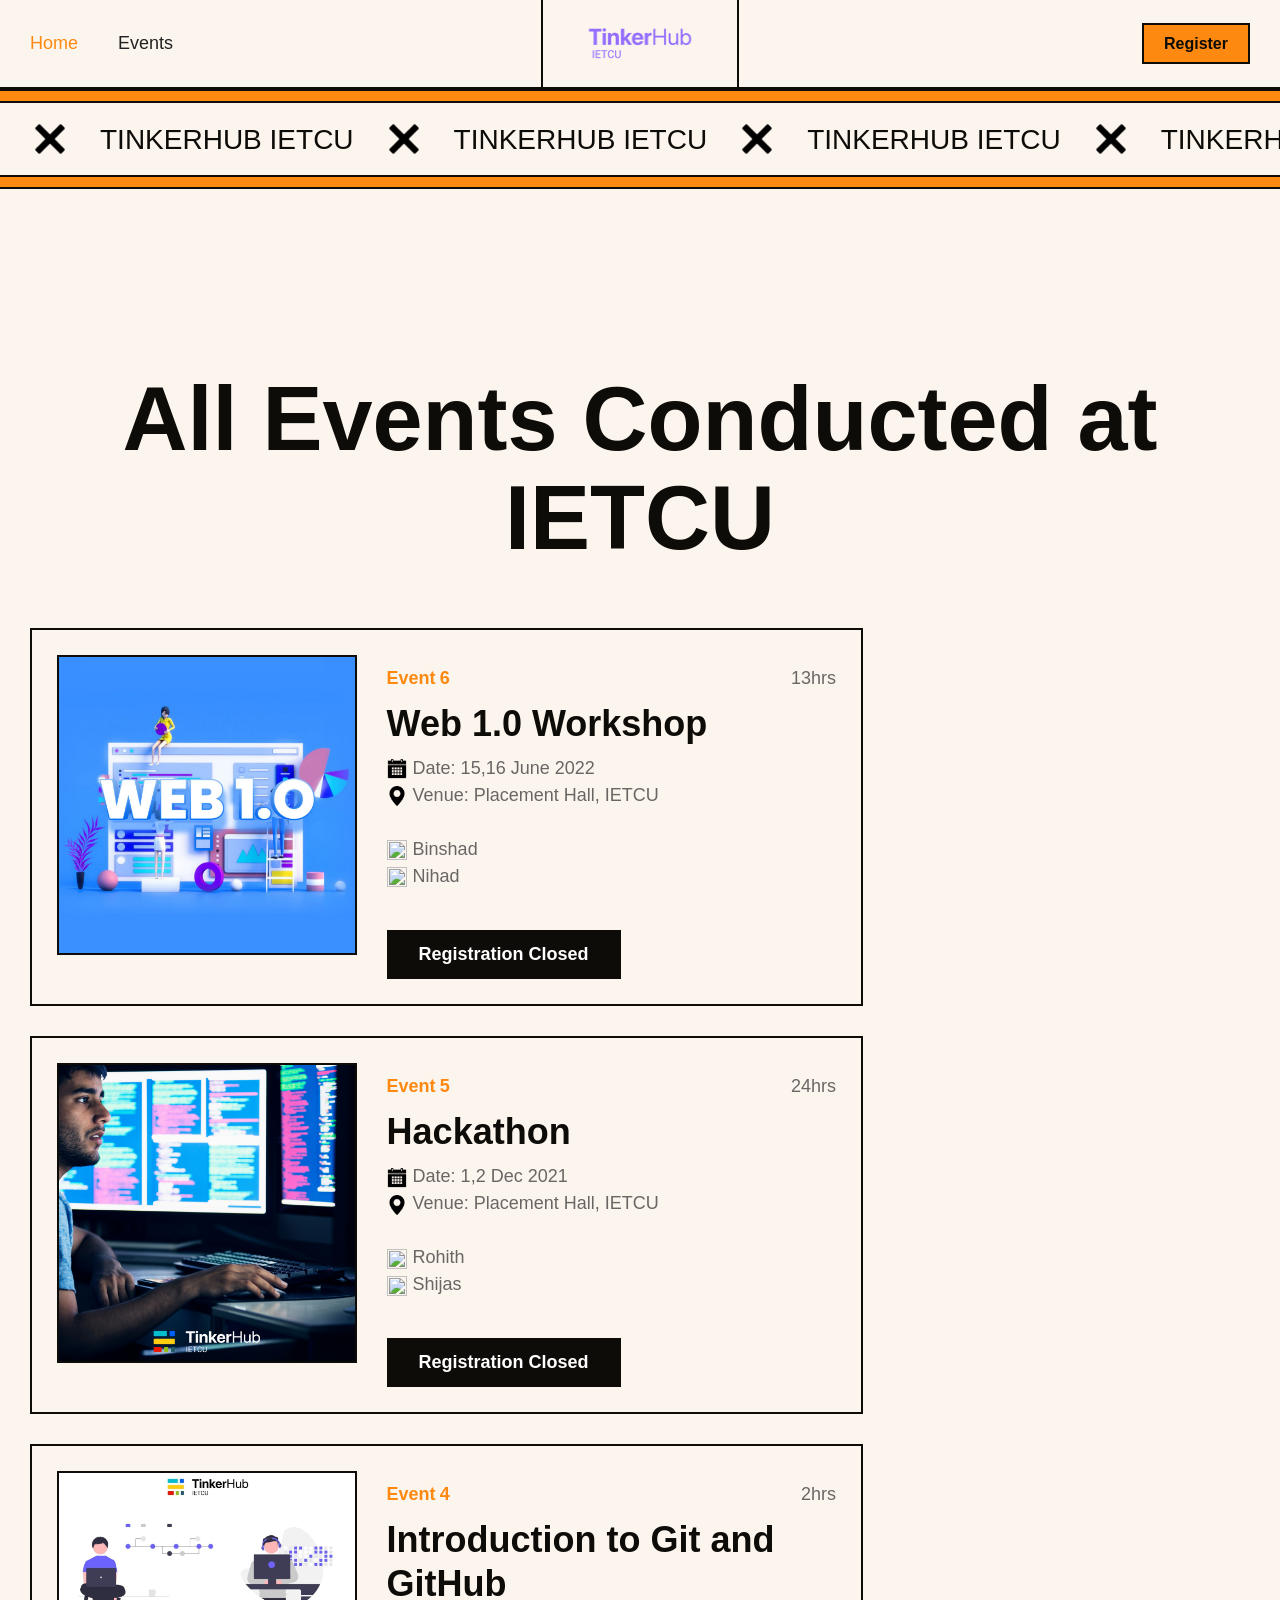
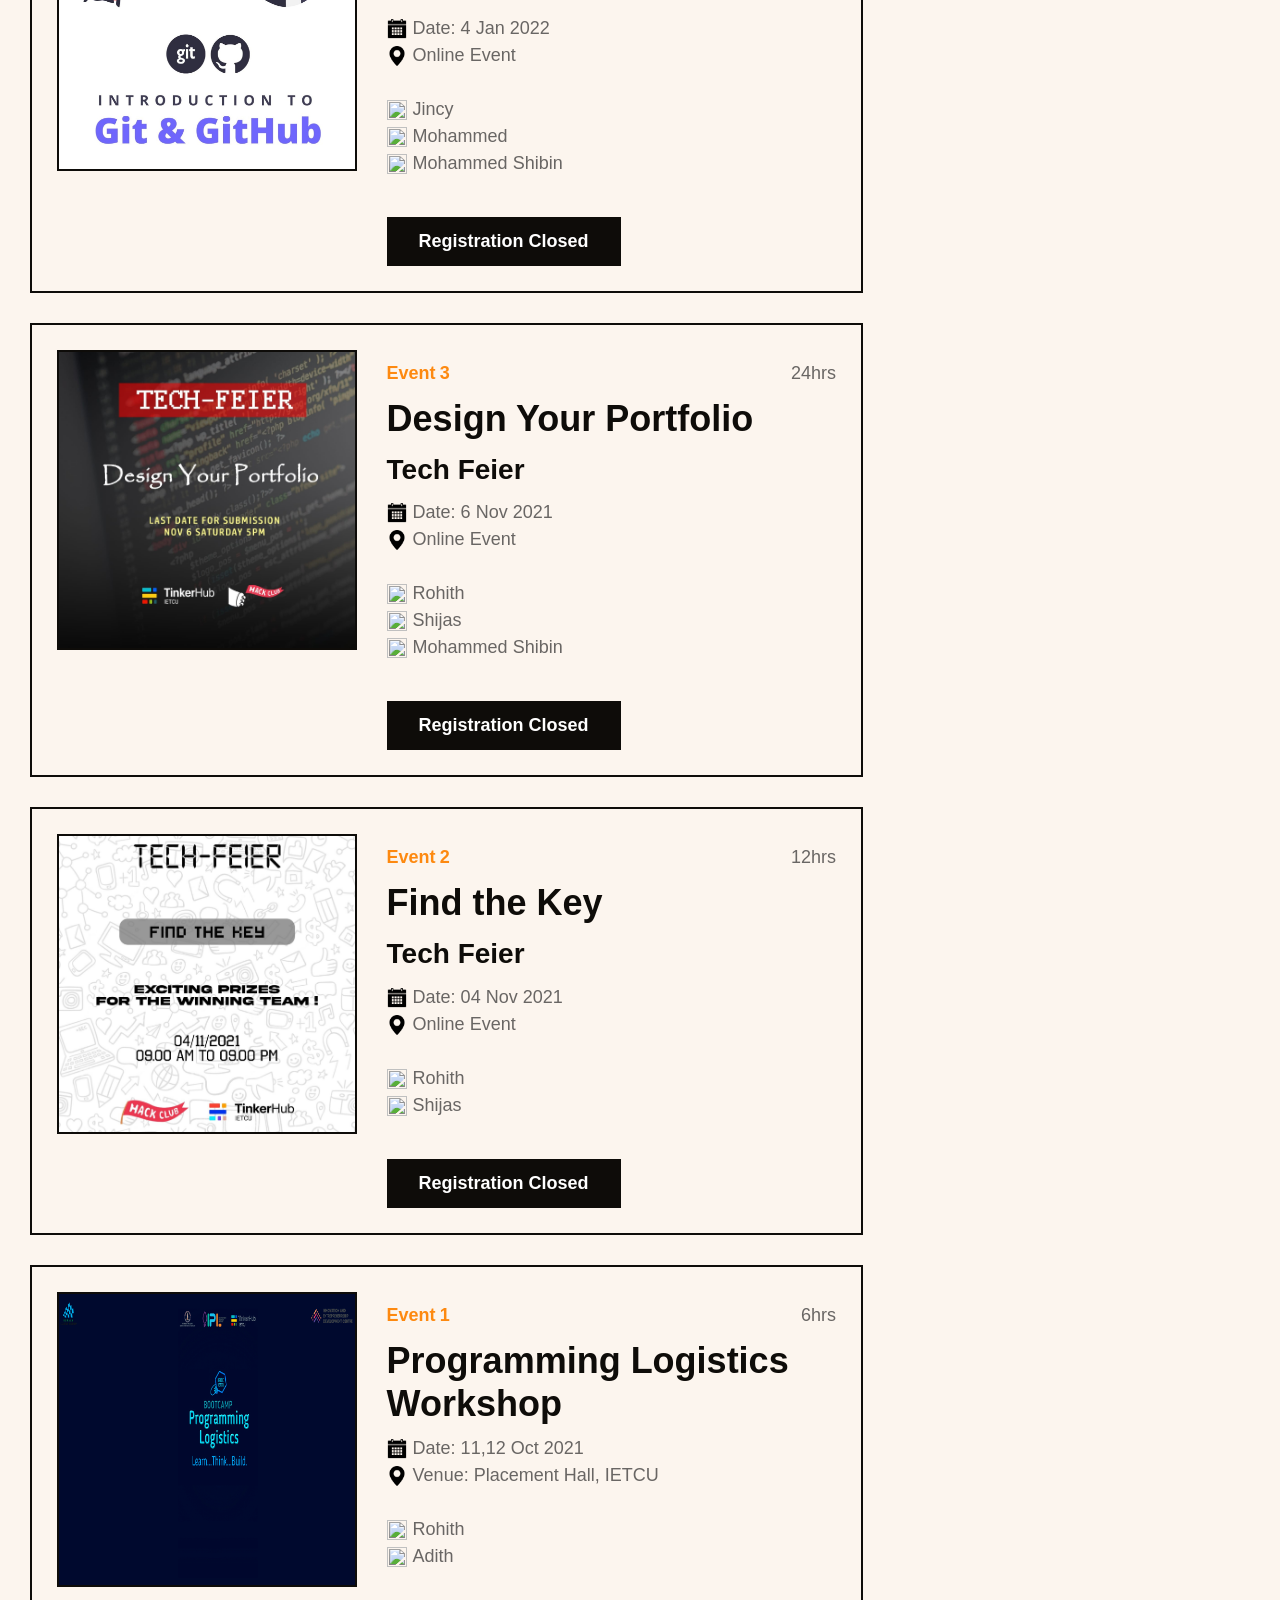
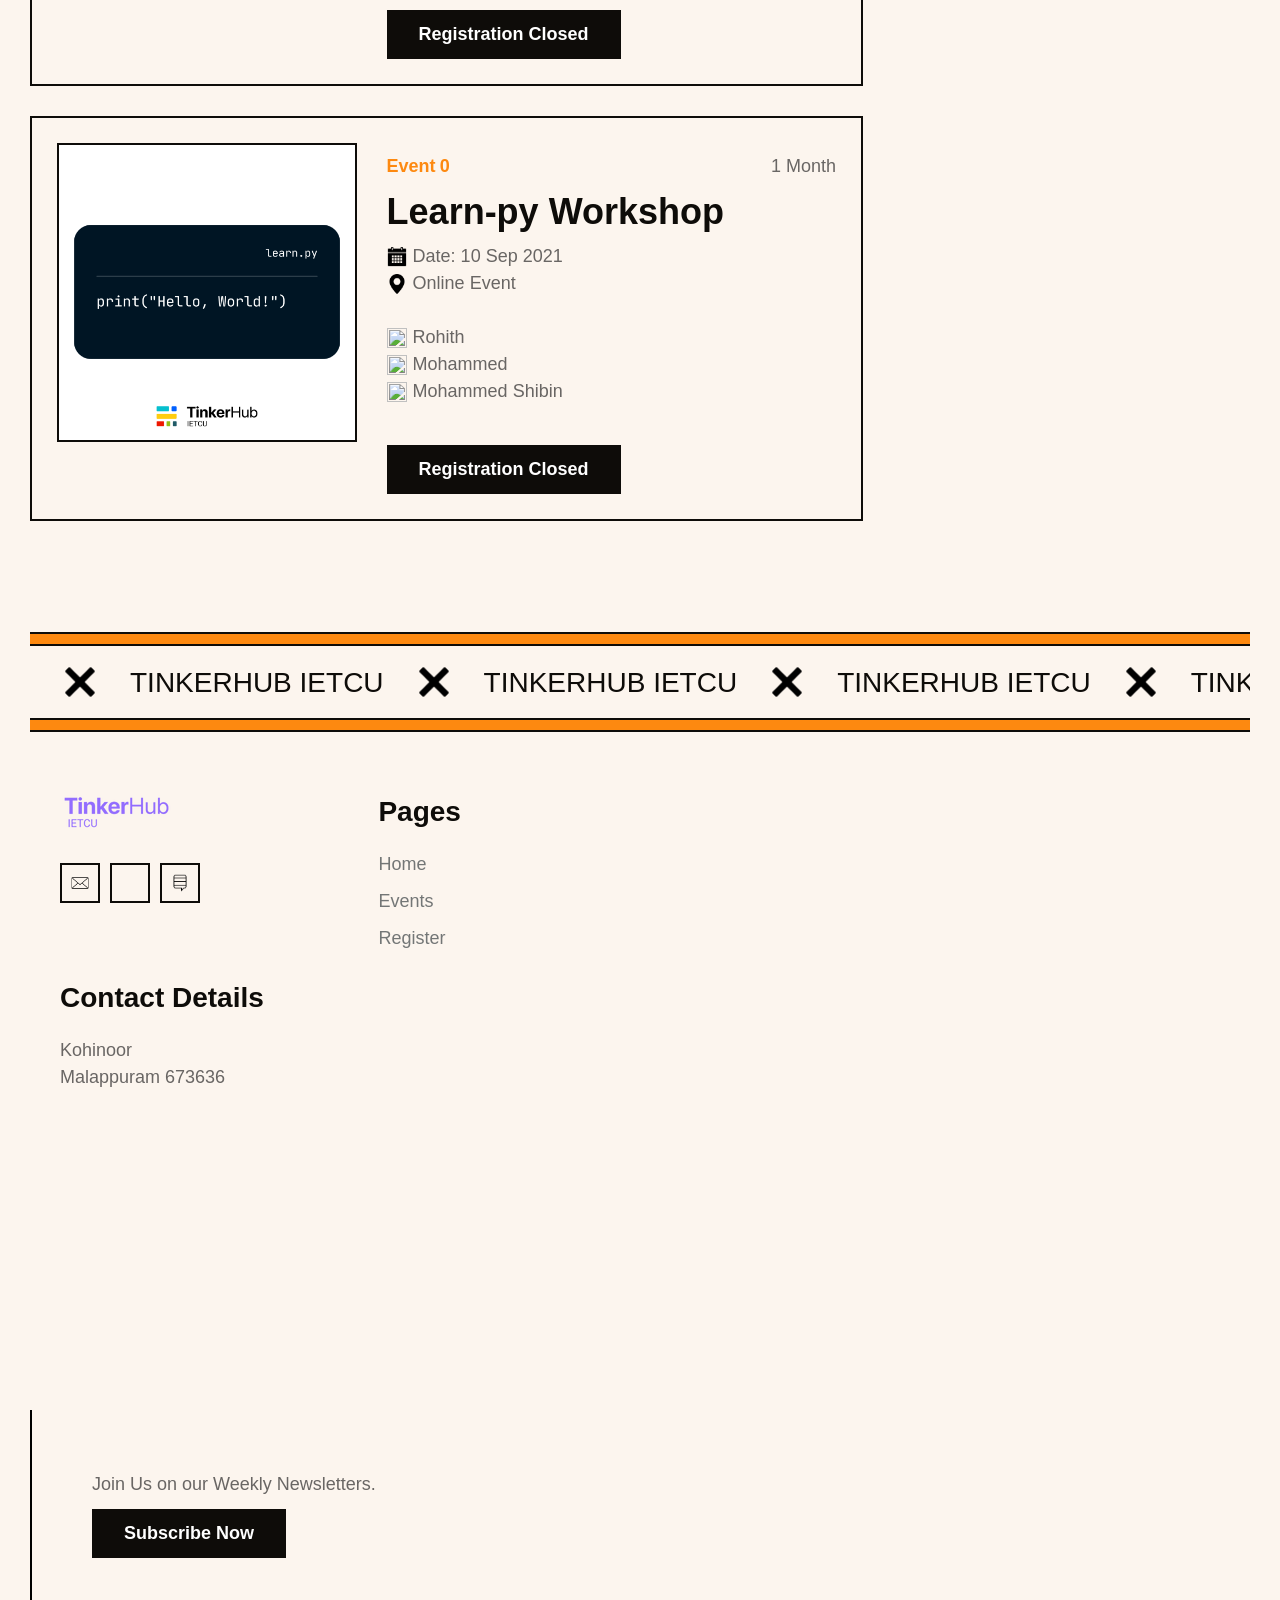
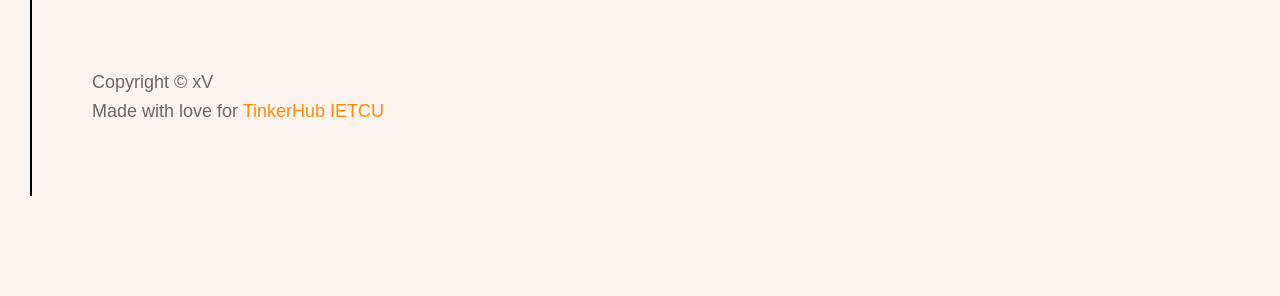
==== commit 39d81834: "Final Commit" ====
--- a/events.html
+++ b/events.html
@@ -1,8 +1,10 @@
-<!DOCTYPE html><html  data-wf-page="61e6ab9abca7984d79f02195" data-wf-site="61e6ab9abca7986a12f02194"><head><meta charset="utf-8"/><title>TinkerHub IETCU</title><meta content="#" name="description"/><meta content="#" property="og:title"/><meta content="#" property="og:description"/><meta content="#" property="og:image"/><meta content="#" property="twitter:title"/><meta content="#" property="twitter:description"/><meta content="#" property="twitter:image"/><meta property="og:type" content="website"/><meta content="summary_large_image" name="twitter:card"/><meta content="width=device-width, initial-scale=1" name="viewport"/><meta content="#" name="generator"/><link href="stylee.css" rel="stylesheet" type="text/css"/><script src="webfont.js" type="text/javascript"></script><script type="text/javascript">WebFont.load({  google: {    families: ["Anonymous Pro:regular,700","Azeret Mono:regular,600"]  }});</script><!--[if lt IE 9]><script src="https://cdnjs.cloudflare.com/ajax/libs/html5shiv/3.7.3/html5shiv.min.js" type="text/javascript"></script><![endif]--><script type="text/javascript">!function(o,c){var n=c.documentElement,t=" w-mod-";n.className+=t+"js",("ontouchstart"in o||o.DocumentTouch&&c instanceof DocumentTouch)&&(n.className+=t+"touch")}(window,document);</script><link href="imgs/spaceinvader.png" rel="shortcut icon" type="image/x-icon"/><link href="https://assets.website-files.com/61e6ab9abca7986a12f02194/61ebdb6489a6b7736665d9e2_webclip.png" rel="apple-touch-icon"/></head><body><div data-animation="default" data-collapse="medium" data-duration="400" data-easing="ease" data-easing2="ease" role="banner" class="navbar w-nav"><div class="container w-container"><div class="w-layout-grid grid-navbar"><nav role="navigation" id="w-node-_0795d648-9c15-54b8-7bc0-1d6ae5a04ca6-e5a04ca3" class="nav-menu w-nav-menu"><a href="/" aria-current="page" class="nav-link w-nav-link w--current">Home</a><a href="/about" class="nav-link w-nav-link">About</a><a href="#Footer-Subscribe" class="nav-link w-nav-link">Contact</a></nav><a href="#Footer-Subscribe" aria-current="page" class="brand w-nav-brand"><img src="imgs/logo.png" loading="lazy" alt=""/></a><div id="w-node-_0795d648-9c15-54b8-7bc0-1d6ae5a04caf-e5a04ca3" class="navbar-button"><a href="#Footer-Subscribe" class="button button-small w-button">Register</a></div><div id="w-node-_0795d648-9c15-54b8-7bc0-1d6ae5a04cb2-e5a04ca3" class="menu-button w-nav-button"><div class="w-icon-nav-menu"></div><div class="w-icon-nav-menu"></div></div></div></div></div><div class="hero-section wf-section"><div class="container w-container"><div class="w-layout-grid grid-hero"><div id="w-node-b3ac4a3e-e718-adf3-0cfe-b0992a68594a-79f02195" class="badge-lightbox-wrap">
+<!DOCTYPE html><html  data-wf-page="61e6ab9abca7984d79f02195" data-wf-site="61e6ab9abca7986a12f02194"><head><meta content="#" property="og:image"/><meta content="Procyon - Podcast Website Template" property="twitter:title"/><meta content="#" property="twitter:image"/><meta property="og:type" content="website"/><meta content="summary_large_image" name="twitter:card"/><meta content="width=device-width, initial-scale=1" name="viewport"/><meta content="Webflow" name="generator"/><link href="stylee.css" rel="stylesheet" type="text/css"/><script src="https://ajax.googleapis.com/ajax/libs/webfont/1.6.26/webfont.js" type="text/javascript"></script><script type="text/javascript">WebFont.load({  google: {    families: ["Anonymous Pro:regular,700","Azeret Mono:regular,600"]  }});</script><!--[if lt IE 9]><script src="https://cdnjs.cloudflare.com/ajax/libs/html5shiv/3.7.3/html5shiv.min.js" type="text/javascript"></script><![endif]--><script type="text/javascript">!function(o,c){var n=c.documentElement,t=" w-mod-";n.className+=t+"js",("ontouchstart"in o||o.DocumentTouch&&c instanceof DocumentTouch)&&(n.className+=t+"touch")}(window,document);</script><link href="imgs/spaceinvader.png" rel="shortcut icon" type="image/x-icon"/><link href="https://assets.website-files.com/61e6ab9abca7986a12f02194/61ebdb6489a6b7736665d9e2_webclip.png" rel="apple-touch-icon"/></head><body><div data-animation="default" data-collapse="medium" data-duration="400" data-easing="ease" data-easing2="ease" role="banner" class="navbar w-nav"><div class="container w-container"><div class="w-layout-grid grid-navbar"><nav role="navigation" id="w-node-_0795d648-9c15-54b8-7bc0-1d6ae5a04ca6-e5a04ca3" class="nav-menu w-nav-menu"><a href="index.html" aria-current="page" class="nav-link w-nav-link w--current">Home</a><a href="events.html" class="nav-link w-nav-link">Events</a></nav><a href="index.html" id="w-node-_0795d648-9c15-54b8-7bc0-1d6ae5a04cad-e5a04ca3" aria-current="page" class="brand w-nav-brand w--current"><img src="imgs/logo.png" loading="lazy" alt=""/></a><div id="w-node-_0795d648-9c15-54b8-7bc0-1d6ae5a04caf-e5a04ca3" class="navbar-button"><a href="https://join.tinkerhub.org/" class="button button-small w-button">Register</a></div><div id="w-node-_0795d648-9c15-54b8-7bc0-1d6ae5a04cb2-e5a04ca3" class="menu-button w-nav-button"><div class="w-icon-nav-menu"></div></div></div></div></div>
 
-</div>
 
-<div class="marquee-section wf-section"><div class="marquee-wrap"><div class="marquee-text"><div class="marquee-item"><img src="imgs/waves.png" loading="lazy" width="40" height="40" alt="" class="marquee-image"/><div class="marquee-title">tinkerhub ietcu</div></div><div class="marquee-item"><img src="imgs/waves.png" loading="lazy" width="40" height="40" alt="" class="marquee-image"/><div class="marquee-title">tinkerhub ietcu</div></div><div class="marquee-item"><img src="imgs/waves.png" loading="lazy" width="40" height="40" alt="" class="marquee-image"/><div class="marquee-title">tinkerhub ietcu</div></div><div class="marquee-item"><img src="imgs/waves.png" loading="lazy" width="40" height="40" alt="" class="marquee-image"/><div class="marquee-title">tinkerhub ietcu</div></div><div class="marquee-item"><img src="imgs/waves.png" loading="lazy" width="40" height="40" alt="" class="marquee-image"/><div class="marquee-title">tinkerhub ietcu</div></div><div class="marquee-item"><img src="imgs/waves.png" loading="lazy" width="40" height="40" alt="" class="marquee-image"/><div class="marquee-title">tinkerhub ietcu</div></div></div><div class="marquee-text"><div class="marquee-item"><img src="imgs/waves.png" loading="lazy" width="40" height="40" alt="" class="marquee-image"/><div class="marquee-title">tinkerhub ietcu</div></div><div class="marquee-item"><img src="imgs/waves.png" loading="lazy" width="40" height="40" alt="" class="marquee-image"/><div class="marquee-title">tinkerhub ietcu</div></div><div class="marquee-item"><img src="imgs/waves.png" loading="lazy" width="40" height="40" alt="" class="marquee-image"/><div class="marquee-title">tinkerhub ietcu</div></div><div class="marquee-item"><img src="imgs/waves.png" loading="lazy" width="40" height="40" alt="" class="marquee-image"/><div class="marquee-title">tinkerhub ietcu</div></div><div class="marquee-item"><img src="imgs/waves.png" loading="lazy" width="40" height="40" alt="" class="marquee-image"/><div class="marquee-title">tinkerhub ietcu</div></div><div class="marquee-item"><img src="imgs/waves.png" loading="lazy" width="40" height="40" alt="" class="marquee-image"/><div class="marquee-title">tinkerhub ietcu</div></div></div></div></div>
+
+<div class="marquee-section wf-section"><div class="marquee-wrap"><div class="marquee-text"><div class="marquee-item"><img src="imgs/waves.png" loading="lazy" width="40" height="40" alt="" class="marquee-image"/><div class="marquee-title">tinkerhub ietcu</div></div><div class="marquee-item"><img src="imgs/waves.png" loading="lazy" width="40" height="40" alt="" class="marquee-image"/><div class="marquee-title">tinkerhub ietcu</div></div><div class="marquee-item"><img src="imgs/waves.png" loading="lazy" width="40" height="40" alt="" class="marquee-image"/><div class="marquee-title">tinkerhub ietcu</div></div><div class="marquee-item"><img src="imgs/waves.png" loading="lazy" width="40" height="40" alt="" class="marquee-image"/><div class="marquee-title">tinkerhub ietcu</div></div><div class="marquee-item"><img src="imgs/waves.png" loading="lazy" width="40" height="40" alt="" class="marquee-image"/><div class="marquee-title">tinkerhub ietcu</div></div><div class="marquee-item"><img src="imgs/waves.png" loading="lazy" width="40" height="40" alt="" class="marquee-image"/><div class="marquee-title">tinkerhub ietcu</div></div></div><div class="marquee-text"><div class="marquee-item"><img src="imgs/waves.png" loading="lazy" width="40" height="40" alt="" class="marqhomeuee-image"/><div class="marquee-title">tinkerhub ietcu</div></div><div class="marquee-item"><img src="imgs/waves.png" loading="lazy" width="40" height="40" alt="" class="marquee-image"/><div class="marquee-title">tinkerhub ietcu</div></div><div class="marquee-item"><img src="imgs/waves.png" loading="lazy" width="40" height="40" alt="" class="marquee-image"/><div class="marquee-title">tinkerhub ietcu</div></div><div class="marquee-item"><img src="imgs/waves.png" loading="lazy" width="40" height="40" alt="" class="marquee-image"/><div class="marquee-title">tinkerhub ietcu</div></div><div class="marquee-item"><img src="imgs/waves.png" loading="lazy" width="40" height="40" alt="" class="marquee-image"/><div class="marquee-title">tinkerhub ietcu</div></div><div class="marquee-item"><img src="imgs/waves.png" loading="lazy" width="40" height="40" alt="" class="marquee-image"/><div class="marquee-title">tinkerhub ietcu</div></div></div></div></div>
+
+<br><br><br>
 
 <div class="recent-episodes-section section-spacing wf-section"><div class="container w-container"><div class="section-title text-center"><h1>All Events Conducted at IETCU</h2></div>
 <!--Events-->
@@ -21,9 +23,11 @@
 
 <!--E0--><div class="w-layout-grid grid-episode-wrap"><div class="w-dyn-list"><div role="list" class="w-dyn-items"><div role="listitem" class="episode-item w-dyn-item"><div class="grid-episode"><a href="#" class="w-inline-block"><img src="imgs/py.png" loading="eager" alt="" sizes="(max-width: 479px) 2vw, (max-width: 767px) 32vw, 34vw" srcset="imgs/py.png 500w, imgs/py.png 800w" class="episode-image"/></a><div class="episode-info"><div class="episode-number-wrap"><div class="episode-number"><div>Event </div><div class="episode-number-value">0</div></div><div class="episode-duration-wrap"><img src="https://assets.website-files.com/61e6ab9abca7986a12f02194/61e7f9a4afe5cf50c79790c7_clock.svg" loading="lazy" width="15" height="15" alt="" class="episode-duration-icon"/><div class="episode-duration">1 Month</div></div></div><a href="#" class="w-inline-block"><h5 class="episode-title">Learn-py Workshop</h5></a><div class="episode-host-wrap"><img src="imgs/calendar.png" loading="lazy" width="20" height="20" alt="" class="episode-host-icon"/><a href="#" class="episode-host">Date: 10 Sep 2021</a></div><div class="episode-host-wrap"><img src="imgs/pin.png" loading="lazy" width="20" height="20" alt="" class="episode-host-icon"/><a href="#" class="episode-host">Online Event</a></div><br><div class="episode-host-wrap"><img src="https://assets.website-files.com/61e6ab9abca7986a12f02194/61e7f79add1d6b57ac4c143d_microphone.svg" loading="lazy" width="20" height="20" alt="" class="episode-host-icon"/><a href="#Rohith" class="episode-host">Rohith</a></div><div class="episode-host-wrap"><div class="episode-host-wrap"><img src="https://assets.website-files.com/61e6ab9abca7986a12f02194/61e7f79add1d6b57ac4c143d_microphone.svg" loading="lazy" width="20" height="20" alt="" class="episode-host-icon"/><a href="/host/billy-vasquez" class="episode-host">Mohammed </a></div><div class="episode-host-wrap"><img src="https://assets.website-files.com/61e6ab9abca7986a12f02194/61e7f79add1d6b57ac4c143d_microphone.svg" loading="lazy" width="20" height="20" alt="" class="episode-host-icon"/><a href="/host/billy-vasquez" class="episode-host">Mohammed Shibin</a></div><div class="episode-bottom"><a href="#" class="button-dark w-button">Registration Closed</a><div class="episode-listen-wrap"></div></div></div></div></div></div></div></div></div>
 
-
+<br><br><br>
 
 <div class="marquee-section wf-section"><div class="marquee-wrap"><div class="marquee-text"><div class="marquee-item"><img src="imgs/waves.png" loading="lazy" width="40" height="40" alt="" class="marquee-image"/><div class="marquee-title">tinkerhub ietcu</div></div><div class="marquee-item"><img src="imgs/waves.png" loading="lazy" width="40" height="40" alt="" class="marquee-image"/><div class="marquee-title">tinkerhub ietcu</div></div><div class="marquee-item"><img src="imgs/waves.png" loading="lazy" width="40" height="40" alt="" class="marquee-image"/><div class="marquee-title">tinkerhub ietcu</div></div><div class="marquee-item"><img src="imgs/waves.png" loading="lazy" width="40" height="40" alt="" class="marquee-image"/><div class="marquee-title">tinkerhub ietcu</div></div><div class="marquee-item"><img src="imgs/waves.png" loading="lazy" width="40" height="40" alt="" class="marquee-image"/><div class="marquee-title">tinkerhub ietcu</div></div><div class="marquee-item"><img src="imgs/waves.png" loading="lazy" width="40" height="40" alt="" class="marquee-image"/><div class="marquee-title">tinkerhub ietcu</div></div></div><div class="marquee-text"><div class="marquee-item"><img src="imgs/waves.png" loading="lazy" width="40" height="40" alt="" class="marquee-image"/><div class="marquee-title">tinkerhub ietcu</div></div><div class="marquee-item"><img src="imgs/waves.png" loading="lazy" width="40" height="40" alt="" class="marquee-image"/><div class="marquee-title">tinkerhub ietcu</div></div><div class="marquee-item"><img src="imgs/waves.png" loading="lazy" width="40" height="40" alt="" class="marquee-image"/><div class="marquee-title">tinkerhub ietcu</div></div><div class="marquee-item"><img src="imgs/waves.png" loading="lazy" width="40" height="40" alt="" class="marquee-image"/><div class="marquee-title">tinkerhub ietcu</div></div><div class="marquee-item"><img src="imgs/waves.png" loading="lazy" width="40" height="40" alt="" class="marquee-image"/><div class="marquee-title">tinkerhub ietcu</div></div><div class="marquee-item"><img src="imgs/waves.png" loading="lazy" width="40" height="40" alt="" class="marquee-image"/><div class="marquee-title">tinkerhub ietcu</div></div></div></div></div>
 
-<div class="container w-container"><div class="contact"></div><div class="grid-footer"><div class="footer-left"><div class="footer-item"><a href="index.html#contact" aria-current="page" class="footer-logo w-inline-block w--current"><img src="imgs/logo.png" loading="lazy" alt=""/></a><div class="footer-social"><a href="mailto:tinkerhubietcu@gmail.com" class="footer-social-link w-inline-block"><img src="imgs/email.png" loading="lazy" alt="" class="footer-social-icon"/></a><a href="https://www.instagram.com/tinkerhub.ietcu" class="footer-social-link w-inline-block"><img src="https://assets.website-files.com/61e6ab9abca7986a12f02194/61e92f9e1b11c9ec3c614413_instagram-dark.svg" loading="lazy" alt="" class="footer-social-icon"/></a><a href="substack.com" class="footer-social-link w-inline-block"><img src="imgs/subb.png" loading="lazy" alt="" class="footer-social-icon"/></a></div></div><div class="footer-item"><h6 class="footer-title">Pages</h6><ul role="list" class="w-list-unstyled"><li><a href="index.html" class="footer-link">Home</a></li><li><a href="events.html" class="footer-link">Events</a></li><li><a href="register.html" class="footer-link">Register</a></li><li><a href="contact.html" class="footer-link">Contact Us</a></li></ul></div><div id="w-node-_477cc67e-2187-27f6-efd2-d896f682e902-f682e8cc" class="footer-item"><h6 class="footer-title">Contact Details</h6><div class="footer-contact"><div><div><a href="mailto:tinkerhubietcu@gmail.com">tinkerhub ietcu</a></div></div><br><div>Tehnipalam,Kohinoor - Malappuram - 678003</div>
-<iframe src="https://www.google.com/maps/embed?pb=!1m18!1m12!1m3!1d3914.8565463858336!2d75.89736831515582!3d11.124059992086186!2m3!1f0!2f0!3f0!3m2!1i1024!2i768!4f13.1!3m3!1m2!1s0x3ba651df61386e71%3A0x503c742010689b05!2sCalicut%20University%20IET!5e0!3m2!1sen!2sin!4v1666390145762!5m2!1sen!2sin" width="200" height="200" style="border:0;" allowfullscreen="" loading="lazy" referrerpolicy="no-referrer-when-downgrade"></iframe></div></div></div><div id="Footer-Subscribe" class="footer-subscribe"><div class="footer-item"><p>Join Us on our Weekly Newsletters Sent Directly to your Inbox.</p><a href="airtable.com" class="button-dark w-button">Subscribe Now</a><p class="copyright">Copyright © xV<br/>Made with love for <a href="https://www.instagram.com/tinkerhub.ietcu" target="_blank">TinkerHub IETCU</a></p></div></div></div></div></footer><script src="https://d3e54v103j8qbb.cloudfront.net/js/jquery-3.5.1.min.dc5e7f18c8.js?site=61e6ab9abca7986a12f02194" type="text/javascript" integrity="sha256-9/aliU8dGd2tb6OSsuzixeV4y/faTqgFtohetphbbj0=" crossorigin="anonymous"></script><script src="web.js" type="text/javascript"></script><!--[if lte IE 9]><script src="//cdnjs.cloudflare.com/ajax/libs/placeholders/3.0.2/placeholders.min.js"></script><![endif]--></body></html>+
+
+<div class="container w-container"><div class="contact"></div><div class="grid-footer"><div class="footer-left"><div class="footer-item"><a href="index.html" aria-current="page" class="footer-logo w-inline-block w--current"><img src="imgs/logol.png" loading="lazy" alt=""/></a><div class="footer-social"><a href="mailto:tinkerhubietcu@gmail.com" class="footer-social-link w-inline-block"><img src="imgs/email.png" loading="lazy" alt="" class="footer-social-icon"/></a><a href="https://www.instagram.com/tinkerhub.ietcu" class="footer-social-link w-inline-block"><img src="https://assets.website-files.com/61e6ab9abca7986a12f02194/61e92f9e1b11c9ec3c614413_instagram-dark.svg" loading="lazy" alt="" class="footer-social-icon"/></a><a href="https://ietcu.substack.com/" class="footer-social-link w-inline-block"><img src="imgs/subb.png" loading="lazy" alt="" class="footer-social-icon"/></a></div></div><div class="footer-item"><h6 class="footer-title">Pages</h6><ul role="list" class="w-list-unstyled"><li><a href="index.html" class="footer-link">Home</a></li><li><a href="events.html" class="footer-link">Events</a></li><li><a href="https://join.tinkerhub.org/" class="footer-link">Register</a></li></ul></div><div id="w-node-_477cc67e-2187-27f6-efd2-d896f682e902-f682e8cc" class="footer-item"><h6 class="footer-title">Contact Details</h6><div class="footer-contact">Kohinoor  Malappuram  673636</div></div><br><div></div>
+<iframe src="https://www.google.com/maps/embed?pb=!1m18!1m12!1m3!1d3914.8565463858336!2d75.89736831515582!3d11.124059992086186!2m3!1f0!2f0!3f0!3m2!1i1024!2i768!4f13.1!3m3!1m2!1s0x3ba651df61386e71%3A0x503c742010689b05!2sCalicut%20University%20IET!5e0!3m2!1sen!2sin!4v1666390145762!5m2!1sen!2sin" width="200" height="200" style="border:0;" allowfullscreen="" loading="lazy" referrerpolicy="no-referrer-when-downgrade"></iframe></div></div></div><div id="Footer-Subscribe" class="footer-subscribe"><div class="footer-item"><p>Join Us on our Weekly Newsletters.</p><a href="https://ietcu.substack.com/" class="button-dark w-button">Subscribe Now</a><p class="copyright">Copyright © xV<br/>Made with love for <a href="https://www.instagram.com/tinkerhub.ietcu" target="_blank">TinkerHub IETCU</a></p></div></div></div></div></footer><script src="https://d3e54v103j8qbb.cloudfront.net/js/jquery-3.5.1.min.dc5e7f18c8.js?site=61e6ab9abca7986a12f02194" type="text/javascript" integrity="sha256-9/aliU8dGd2tb6OSsuzixeV4y/faTqgFtohetphbbj0=" crossorigin="anonymous"></script><script src="web.js" type="text/javascript"></script><!--[if lte IE 9]><script src="//cdnjs.cloudflare.com/ajax/libs/placeholders/3.0.2/placeholders.min.js"></script><![endif]--></body></html>
--- a/stylee.css
+++ b/stylee.css
@@ -5,9 +5,9 @@
 /*! normalize.css v3.0.3 | MIT License | github.com/necolas/normalize.css */html{font-family:sans-serif;-ms-text-size-adjust:100%;-webkit-text-size-adjust:100%}body{margin:0}article,aside,details,figcaption,figure,footer,header,hgroup,main,menu,nav,section,summary{display:block}audio,canvas,progress,video{display:inline-block;vertical-align:baseline}audio:not([controls]){display:none;height:0}[hidden],template{display:none}a{background-color:transparent}a:active,a:hover{outline:0}abbr[title]{border-bottom:1px dotted}b,strong{font-weight:bold}dfn{font-style:italic}h1{font-size:2em;margin:.67em 0}mark{background:#ff0;color:#000}small{font-size:80%}sub,sup{font-size:75%;line-height:0;position:relative;vertical-align:baseline}sup{top:-0.5em}sub{bottom:-0.25em}img{border:0}svg:not(:root){overflow:hidden}figure{margin:1em 40px}hr{box-sizing:content-box;height:0}pre{overflow:auto}code,kbd,pre,samp{font-family:monospace, monospace;font-size:1em}button,input,optgroup,select,textarea{color:inherit;font:inherit;margin:0}button{overflow:visible}button,select{text-transform:none}button,html input[type="button"],input[type="reset"]{-webkit-appearance:button;cursor:pointer}button[disabled],html input[disabled]{cursor:default}button::-moz-focus-inner,input::-moz-focus-inner{border:0;padding:0}input{line-height:normal}input[type='checkbox'],input[type='radio']{box-sizing:border-box;padding:0}input[type='number']::-webkit-inner-spin-button,input[type='number']::-webkit-outer-spin-button{height:auto}input[type='search']{-webkit-appearance:none}input[type='search']::-webkit-search-cancel-button,input[type='search']::-webkit-search-decoration{-webkit-appearance:none}fieldset{border:1px solid #c0c0c0;margin:0 2px;padding:.35em .625em .75em}legend{border:0;padding:0}textarea{overflow:auto}optgroup{font-weight:bold}table{border-collapse:collapse;border-spacing:0}td,th{padding:0}
 
 /* ==========================================================================
-   
+   .
    ========================================================================== */
-@font-face{font-family:'';src:url("[data-uri]") format('truetype');font-weight:normal;font-style:normal}[class^="w-icon-"],[class*=" w-icon-"]{font-family:'webflow-icons' !important;speak:none;font-style:normal;font-weight:normal;font-variant:normal;text-transform:none;line-height:1;-webkit-font-smoothing:antialiased;-moz-osx-font-smoothing:grayscale}.w-icon-slider-right:before{content:"\e600"}.w-icon-slider-left:before{content:"\e601"}.w-icon-nav-menu:before{content:"\e602"}.w-icon-arrow-down:before,.w-icon-dropdown-toggle:before{content:"\e603"}.w-icon-file-upload-remove:before{content:"\e900"}.w-icon-file-upload-icon:before{content:"\e903"}*{-webkit-box-sizing:border-box;-moz-box-sizing:border-box;box-sizing:border-box}html{height:100%}body{margin:0;min-height:100%;background-color:#fff;font-family:Arial,sans-serif;font-size:14px;line-height:20px;color:#333}img{max-width:100%;vertical-align:middle;display:inline-block}html.w-mod-touch *{background-attachment:scroll !important}.w-block{display:block}.w-inline-block{max-width:100%;display:inline-block}.w-clearfix:before,.w-clearfix:after{content:" ";display:table;grid-column-start:1;grid-row-start:1;grid-column-end:2;grid-row-end:2}.w-clearfix:after{clear:both}.w-hidden{display:none}.w-button{display:inline-block;padding:9px 15px;background-color:#3898EC;color:white;border:0;line-height:inherit;text-decoration:none;cursor:pointer;border-radius:0}input.w-button{-webkit-appearance:button}html[data-w-dynpage] [data-w-cloak]{color:transparent !important}.w-webflow-badge,.w-webflow-badge *{position:static;left:auto;top:auto;right:auto;bottom:auto;z-index:auto;display:block;visibility:;overflow:;overflow-x:;overflow-y:;box-sizing:border-box;width:auto;height:auto;max-height:none;max-width:none;min-height:0;min-width:0;margin:0;padding:0;float:none;clear:none;border:0 none transparent;border-radius:0;background:none;background-image:none;background-position:0% 0%;background-size:auto auto;background-repeat:repeat;background-origin:padding-box;background-clip:border-box;background-attachment:scroll;background-color:transparent;box-shadow:none;opacity:1;transform:none;transition:none;direction:ltr;font-family:inherit;font-weight:inherit;color:inherit;font-size:inherit;line-height:inherit;font-style:inherit;font-variant:inherit;text-align:inherit;letter-spacing:inherit;text-decoration:inherit;text-indent:0;text-transform:inherit;list-style-type:disc;text-shadow:none;font-smoothing:auto;vertical-align:baseline;cursor:inherit;white-space:inherit;word-break:normal;word-spacing:normal;word-wrap:normal}.w-webflow-badge{position:fixed !important;display:inline-block !important;visibility:visible !important;z-index:2147483647 !important;top:auto !important;right:12px !important;bottom:12px !important;left:auto !important;color:#AAADB0 !important;background-color:#fff !important;border-radius:3px !important;padding:6px 8px 6px 6px !important;font-size:12px !important;opacity:1 !important;line-height:14px !important;text-decoration:none !important;transform:none !important;margin:0 !important;width:auto !important;height:auto !important;overflow:visible !important;white-space:nowrap;box-shadow:0 0 0 1px rgba(0,0,0,0.1),0 1px 3px rgba(0,0,0,0.1);cursor:pointer}.w-webflow-badge>img{display:inline-block !important;visibility:visible !important;opacity:1 !important;vertical-align:middle !important}h1,h2,h3,h4,h5,h6{font-weight:bold;margin-bottom:10px}h1{font-size:38px;line-height:44px;margin-top:20px}h2{font-size:32px;line-height:36px;margin-top:20px}h3{font-size:24px;line-height:30px;margin-top:20px}h4{font-size:18px;line-height:24px;margin-top:10px}h5{font-size:14px;line-height:20px;margin-top:10px}h6{font-size:12px;line-height:18px;margin-top:10px}p{margin-top:0;margin-bottom:10px}blockquote{margin:0 0 10px 0;padding:10px 20px;border-left:5px solid #E2E2E2;font-size:18px;line-height:22px}figure{margin:0;margin-bottom:10px}figcaption{margin-top:5px;text-align:center}ul,ol{margin-top:0px;margin-bottom:10px;padding-left:40px}.w-list-unstyled{padding-left:0;list-style:none}.w-embed:before,.w-embed:after{content:" ";display:table;grid-column-start:1;grid-row-start:1;grid-column-end:2;grid-row-end:2}.w-embed:after{clear:both}.w-video{width:100%;position:relative;padding:0}.w-video iframe,.w-video object,.w-video embed{position:absolute;top:0;left:0;width:100%;height:100%;border:none}fieldset{padding:0;margin:0;border:0}button,[type='button'],[type='reset']{border:0;cursor:pointer;-webkit-appearance:button}.w-form{margin:0 0 15px}.w-form-done{display:none;padding:20px;text-align:center;background-color:#dddddd}.w-form-fail{display:none;margin-top:10px;padding:10px;background-color:#ffdede}label{display:block;margin-bottom:5px;font-weight:bold}.w-input,.w-select{display:block;width:100%;height:38px;padding:8px 12px;margin-bottom:10px;font-size:14px;line-height:1.42857143;color:#333333;vertical-align:middle;background-color:#ffffff;border:1px solid #cccccc}.w-input:-moz-placeholder,.w-select:-moz-placeholder{color:#999}.w-input::-moz-placeholder,.w-select::-moz-placeholder{color:#999;opacity:1}.w-input:-ms-input-placeholder,.w-select:-ms-input-placeholder{color:#999}.w-input::-webkit-input-placeholder,.w-select::-webkit-input-placeholder{color:#999}.w-input:focus,.w-select:focus{border-color:#3898EC;outline:0}.w-input[disabled],.w-select[disabled],.w-input[readonly],.w-select[readonly],fieldset[disabled] .w-input,fieldset[disabled] .w-select{cursor:not-allowed}.w-input[disabled]:not(.w-input-disabled),.w-select[disabled]:not(.w-input-disabled),.w-input[readonly],.w-select[readonly],fieldset[disabled]:not(.w-input-disabled) .w-input,fieldset[disabled]:not(.w-input-disabled) .w-select{background-color:#eeeeee}textarea.w-input,textarea.w-select{height:auto}.w-select{background-color:#f3f3f3}.w-select[multiple]{height:auto}.w-form-label{display:inline-block;cursor:pointer;font-weight:normal;margin-bottom:0px}.w-radio{display:block;margin-bottom:5px;padding-left:20px}.w-radio:before,.w-radio:after{content:" ";display:table;grid-column-start:1;grid-row-start:1;grid-column-end:2;grid-row-end:2}.w-radio:after{clear:both}.w-radio-input{margin:4px 0 0;margin-top:1px \9;line-height:normal;float:left;margin-left:-20px}.w-radio-input{margin-top:3px}.w-file-upload{display:block;margin-bottom:10px}.w-file-upload-input{width:.1px;height:.1px;opacity:0;overflow:hidden;position:absolute;z-index:-100}.w-file-upload-default,.w-file-upload-uploading,.w-file-upload-success{display:inline-block;color:#333333}.w-file-upload-error{display:block;margin-top:10px}.w-file-upload-default.w-hidden,.w-file-upload-uploading.w-hidden,.w-file-upload-error.w-hidden,.w-file-upload-success.w-hidden{display:none}.w-file-upload-uploading-btn{display:flex;font-size:14px;font-weight:normal;cursor:pointer;margin:0;padding:8px 12px;border:1px solid #cccccc;background-color:#fafafa}.w-file-upload-file{display:flex;flex-grow:1;justify-content:space-between;margin:0;padding:8px 9px 8px 11px;border:1px solid #cccccc;background-color:#fafafa}.w-file-upload-file-name{font-size:14px;font-weight:normal;display:block}.w-file-remove-link{margin-top:3px;margin-left:10px;width:auto;height:auto;padding:3px;display:block;cursor:pointer}.w-icon-file-upload-remove{margin:auto;font-size:10px}.w-file-upload-error-msg{display:inline-block;color:#ea384c;padding:2px 0}.w-file-upload-info{display:inline-block;line-height:38px;padding:0 12px}.w-file-upload-label{display:inline-block;font-size:14px;font-weight:normal;cursor:pointer;margin:0;padding:8px 12px;border:1px solid #cccccc;background-color:#fafafa}.w-icon-file-upload-icon,.w-icon-file-upload-uploading{display:inline-block;margin-right:8px;width:20px}.w-icon-file-upload-uploading{height:20px}.w-container{margin-left:auto;margin-right:auto;max-width:940px}.w-container:before,.w-container:after{content:" ";display:table;grid-column-start:1;grid-row-start:1;grid-column-end:2;grid-row-end:2}.w-container:after{clear:both}.w-container .w-row{margin-left:-10px;margin-right:-10px}.w-row:before,.w-row:after{content:" ";display:table;grid-column-start:1;grid-row-start:1;grid-column-end:2;grid-row-end:2}.w-row:after{clear:both}.w-row .w-row{margin-left:0;margin-right:0}.w-col{position:relative;float:left;width:100%;min-height:1px;padding-left:10px;padding-right:10px}.w-col .w-col{padding-left:0;padding-right:0}.w-col-1{width:8.33333333%}.w-col-2{width:16.66666667%}.w-col-3{width:25%}.w-col-4{width:33.33333333%}.w-col-5{width:41.66666667%}.w-col-6{width:50%}.w-col-7{width:58.33333333%}.w-col-8{width:66.66666667%}.w-col-9{width:75%}.w-col-10{width:83.33333333%}.w-col-11{width:91.66666667%}.w-col-12{width:100%}.w-hidden-main{display:none !important}@media screen and (max-width:991px){.w-container{max-width:728px}.w-hidden-main{display:inherit !important}.w-hidden-medium{display:none !important}.w-col-medium-1{width:8.33333333%}.w-col-medium-2{width:16.66666667%}.w-col-medium-3{width:25%}.w-col-medium-4{width:33.33333333%}.w-col-medium-5{width:41.66666667%}.w-col-medium-6{width:50%}.w-col-medium-7{width:58.33333333%}.w-col-medium-8{width:66.66666667%}.w-col-medium-9{width:75%}.w-col-medium-10{width:83.33333333%}.w-col-medium-11{width:91.66666667%}.w-col-medium-12{width:100%}.w-col-stack{width:100%;left:auto;right:auto}}@media screen and (max-width:767px){.w-hidden-main{display:inherit !important}.w-hidden-medium{display:inherit !important}.w-hidden-small{display:none !important}.w-row,.w-container .w-row{margin-left:0;margin-right:0}.w-col{width:100%;left:auto;right:auto}.w-col-small-1{width:8.33333333%}.w-col-small-2{width:16.66666667%}.w-col-small-3{width:25%}.w-col-small-4{width:33.33333333%}.w-col-small-5{width:41.66666667%}.w-col-small-6{width:50%}.w-col-small-7{width:58.33333333%}.w-col-small-8{width:66.66666667%}.w-col-small-9{width:75%}.w-col-small-10{width:83.33333333%}.w-col-small-11{width:91.66666667%}.w-col-small-12{width:100%}}@media screen and (max-width:479px){.w-container{max-width:none}.w-hidden-main{display:inherit !important}.w-hidden-medium{display:inherit !important}.w-hidden-small{display:inherit !important}.w-hidden-tiny{display:none !important}.w-col{width:100%}.w-col-tiny-1{width:8.33333333%}.w-col-tiny-2{width:16.66666667%}.w-col-tiny-3{width:25%}.w-col-tiny-4{width:33.33333333%}.w-col-tiny-5{width:41.66666667%}.w-col-tiny-6{width:50%}.w-col-tiny-7{width:58.33333333%}.w-col-tiny-8{width:66.66666667%}.w-col-tiny-9{width:75%}.w-col-tiny-10{width:83.33333333%}.w-col-tiny-11{width:91.66666667%}.w-col-tiny-12{width:100%}}.w-widget{position:relative}.w-widget-map{width:100%;height:400px}.w-widget-map label{width:auto;display:inline}.w-widget-map img{max-width:inherit}.w-widget-map .gm-style-iw{text-align:center}.w-widget-map .gm-style-iw>button{display:none !important}.w-widget-twitter{overflow:hidden}.w-widget-twitter-count-shim{display:inline-block;vertical-align:top;position:relative;width:28px;height:20px;text-align:center;background:white;border:#758696 solid 1px;border-radius:3px}.w-widget-twitter-count-shim *{pointer-events:none;-webkit-user-select:none;-moz-user-select:none;-ms-user-select:none;user-select:none}.w-widget-twitter-count-shim .w-widget-twitter-count-inner{position:relative;font-size:15px;line-height:12px;text-align:center;color:#999;font-family:serif}.w-widget-twitter-count-shim .w-widget-twitter-count-clear{position:relative;display:block}.w-widget-twitter-count-shim.w--large{width:36px;height:28px}.w-widget-twitter-count-shim.w--large .w-widget-twitter-count-inner{font-size:18px;line-height:18px}.w-widget-twitter-count-shim:not(.w--vertical){margin-left:5px;margin-right:8px}.w-widget-twitter-count-shim:not(.w--vertical).w--large{margin-left:6px}.w-widget-twitter-count-shim:not(.w--vertical):before,.w-widget-twitter-count-shim:not(.w--vertical):after{top:50%;left:0;border:solid transparent;content:' ';height:0;width:0;position:absolute;pointer-events:none}.w-widget-twitter-count-shim:not(.w--vertical):before{border-color:rgba(117,134,150,0);border-right-color:#5d6c7b;border-width:4px;margin-left:-9px;margin-top:-4px}.w-widget-twitter-count-shim:not(.w--vertical).w--large:before{border-width:5px;margin-left:-10px;margin-top:-5px}.w-widget-twitter-count-shim:not(.w--vertical):after{border-color:rgba(255,255,255,0);border-right-color:white;border-width:4px;margin-left:-8px;margin-top:-4px}.w-widget-twitter-count-shim:not(.w--vertical).w--large:after{border-width:5px;margin-left:-9px;margin-top:-5px}.w-widget-twitter-count-shim.w--vertical{width:61px;height:33px;margin-bottom:8px}.w-widget-twitter-count-shim.w--vertical:before,.w-widget-twitter-count-shim.w--vertical:after{top:100%;left:50%;border:solid transparent;content:' ';height:0;width:0;position:absolute;pointer-events:none}.w-widget-twitter-count-shim.w--vertical:before{border-color:rgba(117,134,150,0);border-top-color:#5d6c7b;border-width:5px;margin-left:-5px}.w-widget-twitter-count-shim.w--vertical:after{border-color:rgba(255,255,255,0);border-top-color:white;border-width:4px;margin-left:-4px}.w-widget-twitter-count-shim.w--vertical .w-widget-twitter-count-inner{font-size:18px;line-height:22px}.w-widget-twitter-count-shim.w--vertical.w--large{width:76px}.w-background-video{position:relative;overflow:hidden;height:500px;color:white}.w-background-video>video{background-size:cover;background-position:50% 50%;position:absolute;margin:auto;width:100%;height:100%;right:-100%;bottom:-100%;top:-100%;left:-100%;object-fit:cover;z-index:-100}.w-background-video>video::-webkit-media-controls-start-playback-button{display:none !important;-webkit-appearance:none}.w-background-video--control{position:absolute;bottom:1em;right:1em;background-color:transparent;padding:0}.w-background-video--control>[hidden]{display:none !important}.w-slider{position:relative;height:300px;text-align:center;background:#dddddd;clear:both;-webkit-tap-highlight-color:rgba(0,0,0,0);tap-highlight-color:rgba(0,0,0,0)}.w-slider-mask{position:relative;display:block;overflow:hidden;z-index:1;left:0;right:0;height:100%;white-space:nowrap}.w-slide{position:relative;display:inline-block;vertical-align:top;width:100%;height:100%;white-space:normal;text-align:left}.w-slider-nav{position:absolute;z-index:2;top:auto;right:0;bottom:0;left:0;margin:auto;padding-top:10px;height:40px;text-align:center;-webkit-tap-highlight-color:rgba(0,0,0,0);tap-highlight-color:rgba(0,0,0,0)}.w-slider-nav.w-round>div{border-radius:100%}.w-slider-nav.w-num>div{width:auto;height:auto;padding:.2em .5em;font-size:inherit;line-height:inherit}.w-slider-nav.w-shadow>div{box-shadow:0 0 3px rgba(51,51,51,0.4)}.w-slider-nav-invert{color:#fff}.w-slider-nav-invert>div{background-color:rgba(34,34,34,0.4)}.w-slider-nav-invert>div.w-active{background-color:#222}.w-slider-dot{position:relative;display:inline-block;width:1em;height:1em;background-color:rgba(255,255,255,0.4);cursor:pointer;margin:0 3px .5em;transition:background-color 100ms,color 100ms}.w-slider-dot.w-active{background-color:#fff}.w-slider-dot:focus{outline:none;box-shadow:0 0 0 2px #fff}.w-slider-dot:focus.w-active{box-shadow:none}.w-slider-arrow-left,.w-slider-arrow-right{position:absolute;width:80px;top:0;right:0;bottom:0;left:0;margin:auto;cursor:pointer;overflow:hidden;color:white;font-size:40px;-webkit-tap-highlight-color:rgba(0,0,0,0);tap-highlight-color:rgba(0,0,0,0);-webkit-user-select:none;-moz-user-select:none;-ms-user-select:none;user-select:none}.w-slider-arrow-left [class^='w-icon-'],.w-slider-arrow-right [class^='w-icon-'],.w-slider-arrow-left [class*=' w-icon-'],.w-slider-arrow-right [class*=' w-icon-']{position:absolute}.w-slider-arrow-left:focus,.w-slider-arrow-right:focus{outline:0}.w-slider-arrow-left{z-index:3;right:auto}.w-slider-arrow-right{z-index:4;left:auto}.w-icon-slider-left,.w-icon-slider-right{top:0;right:0;bottom:0;left:0;margin:auto;width:1em;height:1em}.w-slider-aria-label{border:0;clip:rect(0 0 0 0);height:1px;margin:-1px;overflow:hidden;padding:0;position:absolute;width:1px}.w-slider-force-show{display:block !important}.w-dropdown{display:inline-block;position:relative;text-align:left;margin-left:auto;margin-right:auto;z-index:900}.w-dropdown-btn,.w-dropdown-toggle,.w-dropdown-link{position:relative;vertical-align:top;text-decoration:none;color:#222222;padding:20px;text-align:left;margin-left:auto;margin-right:auto;white-space:nowrap}.w-dropdown-toggle{-webkit-user-select:none;-moz-user-select:none;-ms-user-select:none;user-select:none;display:inline-block;cursor:pointer;padding-right:40px}.w-dropdown-toggle:focus{outline:0}.w-icon-dropdown-toggle{position:absolute;top:0;right:0;bottom:0;margin:auto;margin-right:20px;width:1em;height:1em}.w-dropdown-list{position:absolute;background:#dddddd;display:none;min-width:100%}.w-dropdown-list.w--open{display:block}.w-dropdown-link{padding:10px 20px;display:block;color:#222222}.w-dropdown-link.w--current{color:#0082f3}.w-dropdown-link:focus{outline:0}@media screen and (max-width:767px){.w-nav-brand{padding-left:10px}}.w-lightbox-backdrop{color:#000;cursor:auto;font-family:serif;font-size:medium;font-style:normal;font-variant:normal;font-weight:normal;letter-spacing:normal;line-height:normal;list-style:disc;text-align:start;text-indent:0;text-shadow:none;text-transform:none;visibility:visible;white-space:normal;word-break:normal;word-spacing:normal;word-wrap:normal;position:fixed;top:0;right:0;bottom:0;left:0;color:#fff;font-family:"Helvetica Neue",Helvetica,Ubuntu,"Segoe UI",Verdana,sans-serif;font-size:17px;line-height:1.2;font-weight:300;text-align:center;background:rgba(0,0,0,0.9);z-index:2000;outline:0;opacity:0;-webkit-user-select:none;-moz-user-select:none;-ms-user-select:none;-webkit-tap-highlight-color:transparent;-webkit-transform:translate(0, 0)}.w-lightbox-backdrop,.w-lightbox-container{height:100%;overflow:auto;-webkit-overflow-scrolling:touch}.w-lightbox-content{position:relative;height:100vh;overflow:hidden}.w-lightbox-view{position:absolute;width:100vw;height:100vh;opacity:0}.w-lightbox-view:before{content:"";height:100vh}.w-lightbox-group,.w-lightbox-group .w-lightbox-view,.w-lightbox-group .w-lightbox-view:before{height:86vh}.w-lightbox-frame,.w-lightbox-view:before{display:inline-block;vertical-align:middle}.w-lightbox-figure{position:relative;margin:0}.w-lightbox-group .w-lightbox-figure{cursor:pointer}.w-lightbox-img{width:auto;height:auto;max-width:none}.w-lightbox-image{display:block;float:none;max-width:100vw;max-height:100vh}.w-lightbox-group .w-lightbox-image{max-height:86vh}.w-lightbox-caption{position:absolute;right:0;bottom:0;left:0;padding:.5em 1em;background:rgba(0,0,0,0.4);text-align:left;text-overflow:ellipsis;white-space:nowrap;overflow:hidden}.w-lightbox-embed{position:absolute;top:0;right:0;bottom:0;left:0;width:100%;height:100%}.w-lightbox-control{position:absolute;top:0;width:4em;background-size:24px;background-repeat:no-repeat;background-position:center;cursor:pointer;-webkit-transition:all .3s;transition:all .3s}.w-lightbox-left{display:none;bottom:0;left:0;background-image:url("[data-uri]")}.w-lightbox-right{display:none;right:0;bottom:0;background-image:url("[data-uri]")}.w-lightbox-close{right:0;height:2.6em;background-image:url("[data-uri]");background-size:18px}.w-lightbox-strip{position:absolute;bottom:0;left:0;right:0;padding:0 1vh;line-height:0;white-space:nowrap;overflow-x:auto;overflow-y:hidden}.w-lightbox-item{display:inline-block;width:10vh;padding:2vh 1vh;box-sizing:content-box;cursor:pointer;-webkit-transform:translate3d(0, 0, 0)}.w-lightbox-active{opacity:.3}.w-lightbox-thumbnail{position:relative;height:10vh;background:#222;overflow:hidden}.w-lightbox-thumbnail-image{position:absolute;top:0;left:0}.w-lightbox-thumbnail .w-lightbox-tall{top:50%;width:100%;-webkit-transform:translate(0, -50%);-ms-transform:translate(0, -50%);transform:translate(0, -50%)}.w-lightbox-thumbnail .w-lightbox-wide{left:50%;height:100%;-webkit-transform:translate(-50%, 0);-ms-transform:translate(-50%, 0);transform:translate(-50%, 0)}.w-lightbox-spinner{position:absolute;top:50%;left:50%;box-sizing:border-box;width:40px;height:40px;margin-top:-20px;margin-left:-20px;border:5px solid rgba(0,0,0,0.4);border-radius:50%;-webkit-animation:spin .8s infinite linear;animation:spin .8s infinite linear}.w-lightbox-spinner:after{content:"";position:absolute;top:-4px;right:-4px;bottom:-4px;left:-4px;border:3px solid transparent;border-bottom-color:#fff;border-radius:50%}.w-lightbox-hide{display:none}.w-lightbox-noscroll{overflow:hidden}@media (min-width:768px){.w-lightbox-content{height:96vh;margin-top:2vh}.w-lightbox-view,.w-lightbox-view:before{height:96vh}.w-lightbox-group,.w-lightbox-group .w-lightbox-view,.w-lightbox-group .w-lightbox-view:before{height:84vh}.w-lightbox-image{max-width:96vw;max-height:96vh}.w-lightbox-group .w-lightbox-image{max-width:82.3vw;max-height:84vh}.w-lightbox-left,.w-lightbox-right{display:block;opacity:.5}.w-lightbox-close{opacity:.8}.w-lightbox-control:hover{opacity:1}}.w-lightbox-inactive,.w-lightbox-inactive:hover{opacity:0}.w-richtext:before,.w-richtext:after{content:" ";display:table;grid-column-start:1;grid-row-start:1;grid-column-end:2;grid-row-end:2}.w-richtext:after{clear:both}.w-richtext[contenteditable="true"]:before,.w-richtext[contenteditable="true"]:after{white-space:initial}.w-richtext ol,.w-richtext ul{overflow:hidden}.w-richtext .w-richtext-figure-selected.w-richtext-figure-type-video div:after,.w-richtext .w-richtext-figure-selected[data-rt-type="video"] div:after{outline:2px solid #2895f7}.w-richtext .w-richtext-figure-selected.w-richtext-figure-type-image div,.w-richtext .w-richtext-figure-selected[data-rt-type="image"] div{outline:2px solid #2895f7}.w-richtext figure.w-richtext-figure-type-video>div:after,.w-richtext figure[data-rt-type="video"]>div:after{content:'';position:absolute;display:none;left:0;top:0;right:0;bottom:0}.w-richtext figure{position:relative;max-width:60%}.w-richtext figure>div:before{cursor:default!important}.w-richtext figure img{width:100%}.w-richtext figure figcaption.w-richtext-figcaption-placeholder{opacity:.6}.w-richtext figure div{font-size:0px;color:transparent}.w-richtext figure.w-richtext-figure-type-image,.w-richtext figure[data-rt-type="image"]{display:table}.w-richtext figure.w-richtext-figure-type-image>div,.w-richtext figure[data-rt-type="image"]>div{display:inline-block}.w-richtext figure.w-richtext-figure-type-image>figcaption,.w-richtext figure[data-rt-type="image"]>figcaption{display:table-caption;caption-side:bottom}.w-richtext figure.w-richtext-figure-type-video,.w-richtext figure[data-rt-type="video"]{width:60%;height:0}.w-richtext figure.w-richtext-figure-type-video iframe,.w-richtext figure[data-rt-type="video"] iframe{position:absolute;top:0;left:0;width:100%;height:100%}.w-richtext figure.w-richtext-figure-type-video>div,.w-richtext figure[data-rt-type="video"]>div{width:100%}.w-richtext figure.w-richtext-align-center{margin-right:auto;margin-left:auto;clear:both}.w-richtext figure.w-richtext-align-center.w-richtext-figure-type-image>div,.w-richtext figure.w-richtext-align-center[data-rt-type="image"]>div{max-width:100%}.w-richtext figure.w-richtext-align-normal{clear:both}.w-richtext figure.w-richtext-align-fullwidth{width:100%;max-width:100%;text-align:center;clear:both;display:block;margin-right:auto;margin-left:auto}.w-richtext figure.w-richtext-align-fullwidth>div{display:inline-block;padding-bottom:inherit}.w-richtext figure.w-richtext-align-fullwidth>figcaption{display:block}.w-richtext figure.w-richtext-align-floatleft{float:left;margin-right:15px;clear:none}.w-richtext figure.w-richtext-align-floatright{float:right;margin-left:15px;clear:none}.w-nav{position:relative;background:#dddddd;z-index:1000}.w-nav:before,.w-nav:after{content:" ";display:table;grid-column-start:1;grid-row-start:1;grid-column-end:2;grid-row-end:2}.w-nav:after{clear:both}.w-nav-brand{position:relative;float:left;text-decoration:none;color:#333333}.w-nav-link{position:relative;display:inline-block;vertical-align:top;text-decoration:none;color:#222222;padding:20px;text-align:left;margin-left:auto;margin-right:auto}.w-nav-link.w--current{color:#0082f3}.w-nav-menu{position:relative;float:right}[data-nav-menu-open]{display:block !important;position:absolute;top:100%;left:0;right:0;background:#C8C8C8;text-align:center;overflow:visible;min-width:200px}.w--nav-link-open{display:block;position:relative}.w-nav-overlay{position:absolute;overflow:hidden;display:none;top:100%;left:0;right:0;width:100%}.w-nav-overlay [data-nav-menu-open]{top:0}.w-nav[data-animation="over-left"] .w-nav-overlay{width:auto}.w-nav[data-animation="over-left"] .w-nav-overlay,.w-nav[data-animation="over-left"] [data-nav-menu-open]{right:auto;z-index:1;top:0}.w-nav[data-animation="over-right"] .w-nav-overlay{width:auto}.w-nav[data-animation="over-right"] .w-nav-overlay,.w-nav[data-animation="over-right"] [data-nav-menu-open]{left:auto;z-index:1;top:0}.w-nav-button{position:relative;float:right;padding:18px;font-size:24px;display:none;cursor:pointer;-webkit-tap-highlight-color:rgba(0,0,0,0);tap-highlight-color:rgba(0,0,0,0);-webkit-user-select:none;-moz-user-select:none;-ms-user-select:none;user-select:none}.w-nav-button:focus{outline:0}.w-nav-button.w--open{background-color:#C8C8C8;color:white}.w-nav[data-collapse="all"] .w-nav-menu{display:none}.w-nav[data-collapse="all"] .w-nav-button{display:block}.w--nav-dropdown-open{display:block}.w--nav-dropdown-toggle-open{display:block}.w--nav-dropdown-list-open{position:static}@media screen and (max-width:991px){.w-nav[data-collapse="medium"] .w-nav-menu{display:none}.w-nav[data-collapse="medium"] .w-nav-button{display:block}}@media screen and (max-width:767px){.w-nav[data-collapse="small"] .w-nav-menu{display:none}.w-nav[data-collapse="small"] .w-nav-button{display:block}.w-nav-brand{padding-left:10px}}@media screen and (max-width:479px){.w-nav[data-collapse="tiny"] .w-nav-menu{display:none}.w-nav[data-collapse="tiny"] .w-nav-button{display:block}}.w-tabs{position:relative}.w-tabs:before,.w-tabs:after{content:" ";display:table;grid-column-start:1;grid-row-start:1;grid-column-end:2;grid-row-end:2}.w-tabs:after{clear:both}.w-tab-menu{position:relative}.w-tab-link{position:relative;display:inline-block;vertical-align:top;text-decoration:none;padding:9px 30px;text-align:left;cursor:pointer;color:#222222;background-color:#dddddd}.w-tab-link.w--current{background-color:#C8C8C8}.w-tab-link:focus{outline:0}.w-tab-content{position:relative;display:block;overflow:hidden}.w-tab-pane{position:relative;display:none}.w--tab-active{display:block}@media screen and (max-width:479px){.w-tab-link{display:block}}.w-ix-emptyfix:after{content:""}@keyframes spin{0%{transform:rotate(0deg)}100%{transform:rotate(360deg)}}.w-dyn-empty{padding:10px;background-color:#dddddd}.w-dyn-hide{display:none !important}.w-dyn-bind-empty{display:none !important}.w-condition-invisible{display:none !important}.wf-layout-layout{display:grid !important}.wf-layout-cell{display:flex !important}
+@font-face{font-family:'webflow-icons';src:url("[data-uri]") format('truetype');font-weight:normal;font-style:normal}[class^="w-icon-"],[class*=" w-icon-"]{font-family:'webflow-icons' !important;speak:none;font-style:normal;font-weight:normal;font-variant:normal;text-transform:none;line-height:1;-webkit-font-smoothing:antialiased;-moz-osx-font-smoothing:grayscale}.w-icon-slider-right:before{content:"\e600"}.w-icon-slider-left:before{content:"\e601"}.w-icon-nav-menu:before{content:"\e602"}.w-icon-arrow-down:before,.w-icon-dropdown-toggle:before{content:"\e603"}.w-icon-file-upload-remove:before{content:"\e900"}.w-icon-file-upload-icon:before{content:"\e903"}*{-webkit-box-sizing:border-box;-moz-box-sizing:border-box;box-sizing:border-box}html{height:100%}body{margin:0;min-height:100%;background-color:#fff;font-family:Arial,sans-serif;font-size:14px;line-height:20px;color:#333}img{max-width:100%;vertical-align:middle;display:inline-block}html.w-mod-touch *{background-attachment:scroll !important}.w-block{display:block}.w-inline-block{max-width:100%;display:inline-block}.w-clearfix:before,.w-clearfix:after{content:" ";display:table;grid-column-start:1;grid-row-start:1;grid-column-end:2;grid-row-end:2}.w-clearfix:after{clear:both}.w-hidden{display:none}.w-button{display:inline-block;padding:9px 15px;background-color:#3898EC;color:white;border:0;line-height:inherit;text-decoration:none;cursor:pointer;border-radius:0}input.w-button{-webkit-appearance:button}html[data-w-dynpage] [data-w-cloak]{color:transparent !important}.w-webflow-badge,.w-webflow-badge *{position:static;left:auto;top:auto;right:auto;bottom:auto;z-index:auto;display:block;visibility:visible;overflow:visible;overflow-x:visible;overflow-y:visible;box-sizing:border-box;width:auto;height:auto;max-height:none;max-width:none;min-height:0;min-width:0;margin:0;padding:0;float:none;clear:none;border:0 none transparent;border-radius:0;background:none;background-image:none;background-position:0% 0%;background-size:auto auto;background-repeat:repeat;background-origin:padding-box;background-clip:border-box;background-attachment:scroll;background-color:transparent;box-shadow:none;opacity:1;transform:none;transition:none;direction:ltr;font-family:inherit;font-weight:inherit;color:inherit;font-size:inherit;line-height:inherit;font-style:inherit;font-variant:inherit;text-align:inherit;letter-spacing:inherit;text-decoration:inherit;text-indent:0;text-transform:inherit;list-style-type:disc;text-shadow:none;font-smoothing:auto;vertical-align:baseline;cursor:inherit;white-space:inherit;word-break:normal;word-spacing:normal;word-wrap:normal}.w-webflow-badge{position:fixed !important;display:inline-block !important;visibility:visible !important;z-index:2147483647 !important;top:auto !important;right:12px !important;bottom:12px !important;left:auto !important;color:#AAADB0 !important;background-color:#fff !important;border-radius:3px !important;padding:6px 8px 6px 6px !important;font-size:12px !important;opacity:1 !important;line-height:14px !important;text-decoration:none !important;transform:none !important;margin:0 !important;width:auto !important;height:auto !important;overflow:visible !important;white-space:nowrap;box-shadow:0 0 0 1px rgba(0,0,0,0.1),0 1px 3px rgba(0,0,0,0.1);cursor:pointer}.w-webflow-badge>img{display:inline-block !important;visibility:visible !important;opacity:1 !important;vertical-align:middle !important}h1,h2,h3,h4,h5,h6{font-weight:bold;margin-bottom:10px}h1{font-size:38px;line-height:44px;margin-top:20px}h2{font-size:32px;line-height:36px;margin-top:20px}h3{font-size:24px;line-height:30px;margin-top:20px}h4{font-size:18px;line-height:24px;margin-top:10px}h5{font-size:14px;line-height:20px;margin-top:10px}h6{font-size:12px;line-height:18px;margin-top:10px}p{margin-top:0;margin-bottom:10px}blockquote{margin:0 0 10px 0;padding:10px 20px;border-left:5px solid #E2E2E2;font-size:18px;line-height:22px}figure{margin:0;margin-bottom:10px}figcaption{margin-top:5px;text-align:center}ul,ol{margin-top:0px;margin-bottom:10px;padding-left:40px}.w-list-unstyled{padding-left:0;list-style:none}.w-embed:before,.w-embed:after{content:" ";display:table;grid-column-start:1;grid-row-start:1;grid-column-end:2;grid-row-end:2}.w-embed:after{clear:both}.w-video{width:100%;position:relative;padding:0}.w-video iframe,.w-video object,.w-video embed{position:absolute;top:0;left:0;width:100%;height:100%;border:none}fieldset{padding:0;margin:0;border:0}button,[type='button'],[type='reset']{border:0;cursor:pointer;-webkit-appearance:button}.w-form{margin:0 0 15px}.w-form-done{display:none;padding:20px;text-align:center;background-color:#dddddd}.w-form-fail{display:none;margin-top:10px;padding:10px;background-color:#ffdede}label{display:block;margin-bottom:5px;font-weight:bold}.w-input,.w-select{display:block;width:100%;height:38px;padding:8px 12px;margin-bottom:10px;font-size:14px;line-height:1.42857143;color:#333333;vertical-align:middle;background-color:#ffffff;border:1px solid #cccccc}.w-input:-moz-placeholder,.w-select:-moz-placeholder{color:#999}.w-input::-moz-placeholder,.w-select::-moz-placeholder{color:#999;opacity:1}.w-input:-ms-input-placeholder,.w-select:-ms-input-placeholder{color:#999}.w-input::-webkit-input-placeholder,.w-select::-webkit-input-placeholder{color:#999}.w-input:focus,.w-select:focus{border-color:#3898EC;outline:0}.w-input[disabled],.w-select[disabled],.w-input[readonly],.w-select[readonly],fieldset[disabled] .w-input,fieldset[disabled] .w-select{cursor:not-allowed}.w-input[disabled]:not(.w-input-disabled),.w-select[disabled]:not(.w-input-disabled),.w-input[readonly],.w-select[readonly],fieldset[disabled]:not(.w-input-disabled) .w-input,fieldset[disabled]:not(.w-input-disabled) .w-select{background-color:#eeeeee}textarea.w-input,textarea.w-select{height:auto}.w-select{background-color:#f3f3f3}.w-select[multiple]{height:auto}.w-form-label{display:inline-block;cursor:pointer;font-weight:normal;margin-bottom:0px}.w-radio{display:block;margin-bottom:5px;padding-left:20px}.w-radio:before,.w-radio:after{content:" ";display:table;grid-column-start:1;grid-row-start:1;grid-column-end:2;grid-row-end:2}.w-radio:after{clear:both}.w-radio-input{margin:4px 0 0;margin-top:1px \9;line-height:normal;float:left;margin-left:-20px}.w-radio-input{margin-top:3px}.w-file-upload{display:block;margin-bottom:10px}.w-file-upload-input{width:.1px;height:.1px;opacity:0;overflow:hidden;position:absolute;z-index:-100}.w-file-upload-default,.w-file-upload-uploading,.w-file-upload-success{display:inline-block;color:#333333}.w-file-upload-error{display:block;margin-top:10px}.w-file-upload-default.w-hidden,.w-file-upload-uploading.w-hidden,.w-file-upload-error.w-hidden,.w-file-upload-success.w-hidden{display:none}.w-file-upload-uploading-btn{display:flex;font-size:14px;font-weight:normal;cursor:pointer;margin:0;padding:8px 12px;border:1px solid #cccccc;background-color:#fafafa}.w-file-upload-file{display:flex;flex-grow:1;justify-content:space-between;margin:0;padding:8px 9px 8px 11px;border:1px solid #cccccc;background-color:#fafafa}.w-file-upload-file-name{font-size:14px;font-weight:normal;display:block}.w-file-remove-link{margin-top:3px;margin-left:10px;width:auto;height:auto;padding:3px;display:block;cursor:pointer}.w-icon-file-upload-remove{margin:auto;font-size:10px}.w-file-upload-error-msg{display:inline-block;color:#ea384c;padding:2px 0}.w-file-upload-info{display:inline-block;line-height:38px;padding:0 12px}.w-file-upload-label{display:inline-block;font-size:14px;font-weight:normal;cursor:pointer;margin:0;padding:8px 12px;border:1px solid #cccccc;background-color:#fafafa}.w-icon-file-upload-icon,.w-icon-file-upload-uploading{display:inline-block;margin-right:8px;width:20px}.w-icon-file-upload-uploading{height:20px}.w-container{margin-left:auto;margin-right:auto;max-width:940px}.w-container:before,.w-container:after{content:" ";display:table;grid-column-start:1;grid-row-start:1;grid-column-end:2;grid-row-end:2}.w-container:after{clear:both}.w-container .w-row{margin-left:-10px;margin-right:-10px}.w-row:before,.w-row:after{content:" ";display:table;grid-column-start:1;grid-row-start:1;grid-column-end:2;grid-row-end:2}.w-row:after{clear:both}.w-row .w-row{margin-left:0;margin-right:0}.w-col{position:relative;float:left;width:100%;min-height:1px;padding-left:10px;padding-right:10px}.w-col .w-col{padding-left:0;padding-right:0}.w-col-1{width:8.33333333%}.w-col-2{width:16.66666667%}.w-col-3{width:25%}.w-col-4{width:33.33333333%}.w-col-5{width:41.66666667%}.w-col-6{width:50%}.w-col-7{width:58.33333333%}.w-col-8{width:66.66666667%}.w-col-9{width:75%}.w-col-10{width:83.33333333%}.w-col-11{width:91.66666667%}.w-col-12{width:100%}.w-hidden-main{display:none !important}@media screen and (max-width:991px){.w-container{max-width:728px}.w-hidden-main{display:inherit !important}.w-hidden-medium{display:none !important}.w-col-medium-1{width:8.33333333%}.w-col-medium-2{width:16.66666667%}.w-col-medium-3{width:25%}.w-col-medium-4{width:33.33333333%}.w-col-medium-5{width:41.66666667%}.w-col-medium-6{width:50%}.w-col-medium-7{width:58.33333333%}.w-col-medium-8{width:66.66666667%}.w-col-medium-9{width:75%}.w-col-medium-10{width:83.33333333%}.w-col-medium-11{width:91.66666667%}.w-col-medium-12{width:100%}.w-col-stack{width:100%;left:auto;right:auto}}@media screen and (max-width:767px){.w-hidden-main{display:inherit !important}.w-hidden-medium{display:inherit !important}.w-hidden-small{display:none !important}.w-row,.w-container .w-row{margin-left:0;margin-right:0}.w-col{width:100%;left:auto;right:auto}.w-col-small-1{width:8.33333333%}.w-col-small-2{width:16.66666667%}.w-col-small-3{width:25%}.w-col-small-4{width:33.33333333%}.w-col-small-5{width:41.66666667%}.w-col-small-6{width:50%}.w-col-small-7{width:58.33333333%}.w-col-small-8{width:66.66666667%}.w-col-small-9{width:75%}.w-col-small-10{width:83.33333333%}.w-col-small-11{width:91.66666667%}.w-col-small-12{width:100%}}@media screen and (max-width:479px){.w-container{max-width:none}.w-hidden-main{display:inherit !important}.w-hidden-medium{display:inherit !important}.w-hidden-small{display:inherit !important}.w-hidden-tiny{display:none !important}.w-col{width:100%}.w-col-tiny-1{width:8.33333333%}.w-col-tiny-2{width:16.66666667%}.w-col-tiny-3{width:25%}.w-col-tiny-4{width:33.33333333%}.w-col-tiny-5{width:41.66666667%}.w-col-tiny-6{width:50%}.w-col-tiny-7{width:58.33333333%}.w-col-tiny-8{width:66.66666667%}.w-col-tiny-9{width:75%}.w-col-tiny-10{width:83.33333333%}.w-col-tiny-11{width:91.66666667%}.w-col-tiny-12{width:100%}}.w-widget{position:relative}.w-widget-map{width:100%;height:400px}.w-widget-map label{width:auto;display:inline}.w-widget-map img{max-width:inherit}.w-widget-map .gm-style-iw{text-align:center}.w-widget-map .gm-style-iw>button{display:none !important}.w-widget-twitter{overflow:hidden}.w-widget-twitter-count-shim{display:inline-block;vertical-align:top;position:relative;width:28px;height:20px;text-align:center;background:white;border:#758696 solid 1px;border-radius:3px}.w-widget-twitter-count-shim *{pointer-events:none;-webkit-user-select:none;-moz-user-select:none;-ms-user-select:none;user-select:none}.w-widget-twitter-count-shim .w-widget-twitter-count-inner{position:relative;font-size:15px;line-height:12px;text-align:center;color:#999;font-family:serif}.w-widget-twitter-count-shim .w-widget-twitter-count-clear{position:relative;display:block}.w-widget-twitter-count-shim.w--large{width:36px;height:28px}.w-widget-twitter-count-shim.w--large .w-widget-twitter-count-inner{font-size:18px;line-height:18px}.w-widget-twitter-count-shim:not(.w--vertical){margin-left:5px;margin-right:8px}.w-widget-twitter-count-shim:not(.w--vertical).w--large{margin-left:6px}.w-widget-twitter-count-shim:not(.w--vertical):before,.w-widget-twitter-count-shim:not(.w--vertical):after{top:50%;left:0;border:solid transparent;content:' ';height:0;width:0;position:absolute;pointer-events:none}.w-widget-twitter-count-shim:not(.w--vertical):before{border-color:rgba(117,134,150,0);border-right-color:#5d6c7b;border-width:4px;margin-left:-9px;margin-top:-4px}.w-widget-twitter-count-shim:not(.w--vertical).w--large:before{border-width:5px;margin-left:-10px;margin-top:-5px}.w-widget-twitter-count-shim:not(.w--vertical):after{border-color:rgba(255,255,255,0);border-right-color:white;border-width:4px;margin-left:-8px;margin-top:-4px}.w-widget-twitter-count-shim:not(.w--vertical).w--large:after{border-width:5px;margin-left:-9px;margin-top:-5px}.w-widget-twitter-count-shim.w--vertical{width:61px;height:33px;margin-bottom:8px}.w-widget-twitter-count-shim.w--vertical:before,.w-widget-twitter-count-shim.w--vertical:after{top:100%;left:50%;border:solid transparent;content:' ';height:0;width:0;position:absolute;pointer-events:none}.w-widget-twitter-count-shim.w--vertical:before{border-color:rgba(117,134,150,0);border-top-color:#5d6c7b;border-width:5px;margin-left:-5px}.w-widget-twitter-count-shim.w--vertical:after{border-color:rgba(255,255,255,0);border-top-color:white;border-width:4px;margin-left:-4px}.w-widget-twitter-count-shim.w--vertical .w-widget-twitter-count-inner{font-size:18px;line-height:22px}.w-widget-twitter-count-shim.w--vertical.w--large{width:76px}.w-background-video{position:relative;overflow:hidden;height:500px;color:white}.w-background-video>video{background-size:cover;background-position:50% 50%;position:absolute;margin:auto;width:100%;height:100%;right:-100%;bottom:-100%;top:-100%;left:-100%;object-fit:cover;z-index:-100}.w-background-video>video::-webkit-media-controls-start-playback-button{display:none !important;-webkit-appearance:none}.w-background-video--control{position:absolute;bottom:1em;right:1em;background-color:transparent;padding:0}.w-background-video--control>[hidden]{display:none !important}.w-slider{position:relative;height:300px;text-align:center;background:#dddddd;clear:both;-webkit-tap-highlight-color:rgba(0,0,0,0);tap-highlight-color:rgba(0,0,0,0)}.w-slider-mask{position:relative;display:block;overflow:hidden;z-index:1;left:0;right:0;height:100%;white-space:nowrap}.w-slide{position:relative;display:inline-block;vertical-align:top;width:100%;height:100%;white-space:normal;text-align:left}.w-slider-nav{position:absolute;z-index:2;top:auto;right:0;bottom:0;left:0;margin:auto;padding-top:10px;height:40px;text-align:center;-webkit-tap-highlight-color:rgba(0,0,0,0);tap-highlight-color:rgba(0,0,0,0)}.w-slider-nav.w-round>div{border-radius:100%}.w-slider-nav.w-num>div{width:auto;height:auto;padding:.2em .5em;font-size:inherit;line-height:inherit}.w-slider-nav.w-shadow>div{box-shadow:0 0 3px rgba(51,51,51,0.4)}.w-slider-nav-invert{color:#fff}.w-slider-nav-invert>div{background-color:rgba(34,34,34,0.4)}.w-slider-nav-invert>div.w-active{background-color:#222}.w-slider-dot{position:relative;display:inline-block;width:1em;height:1em;background-color:rgba(255,255,255,0.4);cursor:pointer;margin:0 3px .5em;transition:background-color 100ms,color 100ms}.w-slider-dot.w-active{background-color:#fff}.w-slider-dot:focus{outline:none;box-shadow:0 0 0 2px #fff}.w-slider-dot:focus.w-active{box-shadow:none}.w-slider-arrow-left,.w-slider-arrow-right{position:absolute;width:80px;top:0;right:0;bottom:0;left:0;margin:auto;cursor:pointer;overflow:hidden;color:white;font-size:40px;-webkit-tap-highlight-color:rgba(0,0,0,0);tap-highlight-color:rgba(0,0,0,0);-webkit-user-select:none;-moz-user-select:none;-ms-user-select:none;user-select:none}.w-slider-arrow-left [class^='w-icon-'],.w-slider-arrow-right [class^='w-icon-'],.w-slider-arrow-left [class*=' w-icon-'],.w-slider-arrow-right [class*=' w-icon-']{position:absolute}.w-slider-arrow-left:focus,.w-slider-arrow-right:focus{outline:0}.w-slider-arrow-left{z-index:3;right:auto}.w-slider-arrow-right{z-index:4;left:auto}.w-icon-slider-left,.w-icon-slider-right{top:0;right:0;bottom:0;left:0;margin:auto;width:1em;height:1em}.w-slider-aria-label{border:0;clip:rect(0 0 0 0);height:1px;margin:-1px;overflow:hidden;padding:0;position:absolute;width:1px}.w-slider-force-show{display:block !important}.w-dropdown{display:inline-block;position:relative;text-align:left;margin-left:auto;margin-right:auto;z-index:900}.w-dropdown-btn,.w-dropdown-toggle,.w-dropdown-link{position:relative;vertical-align:top;text-decoration:none;color:#222222;padding:20px;text-align:left;margin-left:auto;margin-right:auto;white-space:nowrap}.w-dropdown-toggle{-webkit-user-select:none;-moz-user-select:none;-ms-user-select:none;user-select:none;display:inline-block;cursor:pointer;padding-right:40px}.w-dropdown-toggle:focus{outline:0}.w-icon-dropdown-toggle{position:absolute;top:0;right:0;bottom:0;margin:auto;margin-right:20px;width:1em;height:1em}.w-dropdown-list{position:absolute;background:#dddddd;display:none;min-width:100%}.w-dropdown-list.w--open{display:block}.w-dropdown-link{padding:10px 20px;display:block;color:#222222}.w-dropdown-link.w--current{color:#0082f3}.w-dropdown-link:focus{outline:0}@media screen and (max-width:767px){.w-nav-brand{padding-left:10px}}.w-lightbox-backdrop{color:#000;cursor:auto;font-family:serif;font-size:medium;font-style:normal;font-variant:normal;font-weight:normal;letter-spacing:normal;line-height:normal;list-style:disc;text-align:start;text-indent:0;text-shadow:none;text-transform:none;visibility:visible;white-space:normal;word-break:normal;word-spacing:normal;word-wrap:normal;position:fixed;top:0;right:0;bottom:0;left:0;color:#fff;font-family:"Helvetica Neue",Helvetica,Ubuntu,"Segoe UI",Verdana,sans-serif;font-size:17px;line-height:1.2;font-weight:300;text-align:center;background:rgba(0,0,0,0.9);z-index:2000;outline:0;opacity:0;-webkit-user-select:none;-moz-user-select:none;-ms-user-select:none;-webkit-tap-highlight-color:transparent;-webkit-transform:translate(0, 0)}.w-lightbox-backdrop,.w-lightbox-container{height:100%;overflow:auto;-webkit-overflow-scrolling:touch}.w-lightbox-content{position:relative;height:100vh;overflow:hidden}.w-lightbox-view{position:absolute;width:100vw;height:100vh;opacity:0}.w-lightbox-view:before{content:"";height:100vh}.w-lightbox-group,.w-lightbox-group .w-lightbox-view,.w-lightbox-group .w-lightbox-view:before{height:86vh}.w-lightbox-frame,.w-lightbox-view:before{display:inline-block;vertical-align:middle}.w-lightbox-figure{position:relative;margin:0}.w-lightbox-group .w-lightbox-figure{cursor:pointer}.w-lightbox-img{width:auto;height:auto;max-width:none}.w-lightbox-image{display:block;float:none;max-width:100vw;max-height:100vh}.w-lightbox-group .w-lightbox-image{max-height:86vh}.w-lightbox-caption{position:absolute;right:0;bottom:0;left:0;padding:.5em 1em;background:rgba(0,0,0,0.4);text-align:left;text-overflow:ellipsis;white-space:nowrap;overflow:hidden}.w-lightbox-embed{position:absolute;top:0;right:0;bottom:0;left:0;width:100%;height:100%}.w-lightbox-control{position:absolute;top:0;width:4em;background-size:24px;background-repeat:no-repeat;background-position:center;cursor:pointer;-webkit-transition:all .3s;transition:all .3s}.w-lightbox-left{display:none;bottom:0;left:0;background-image:url("[data-uri]")}.w-lightbox-right{display:none;right:0;bottom:0;background-image:url("[data-uri]")}.w-lightbox-close{right:0;height:2.6em;background-image:url("[data-uri]");background-size:18px}.w-lightbox-strip{position:absolute;bottom:0;left:0;right:0;padding:0 1vh;line-height:0;white-space:nowrap;overflow-x:auto;overflow-y:hidden}.w-lightbox-item{display:inline-block;width:10vh;padding:2vh 1vh;box-sizing:content-box;cursor:pointer;-webkit-transform:translate3d(0, 0, 0)}.w-lightbox-active{opacity:.3}.w-lightbox-thumbnail{position:relative;height:10vh;background:#222;overflow:hidden}.w-lightbox-thumbnail-image{position:absolute;top:0;left:0}.w-lightbox-thumbnail .w-lightbox-tall{top:50%;width:100%;-webkit-transform:translate(0, -50%);-ms-transform:translate(0, -50%);transform:translate(0, -50%)}.w-lightbox-thumbnail .w-lightbox-wide{left:50%;height:100%;-webkit-transform:translate(-50%, 0);-ms-transform:translate(-50%, 0);transform:translate(-50%, 0)}.w-lightbox-spinner{position:absolute;top:50%;left:50%;box-sizing:border-box;width:40px;height:40px;margin-top:-20px;margin-left:-20px;border:5px solid rgba(0,0,0,0.4);border-radius:50%;-webkit-animation:spin .8s infinite linear;animation:spin .8s infinite linear}.w-lightbox-spinner:after{content:"";position:absolute;top:-4px;right:-4px;bottom:-4px;left:-4px;border:3px solid transparent;border-bottom-color:#fff;border-radius:50%}.w-lightbox-hide{display:none}.w-lightbox-noscroll{overflow:hidden}@media (min-width:768px){.w-lightbox-content{height:96vh;margin-top:2vh}.w-lightbox-view,.w-lightbox-view:before{height:96vh}.w-lightbox-group,.w-lightbox-group .w-lightbox-view,.w-lightbox-group .w-lightbox-view:before{height:84vh}.w-lightbox-image{max-width:96vw;max-height:96vh}.w-lightbox-group .w-lightbox-image{max-width:82.3vw;max-height:84vh}.w-lightbox-left,.w-lightbox-right{display:block;opacity:.5}.w-lightbox-close{opacity:.8}.w-lightbox-control:hover{opacity:1}}.w-lightbox-inactive,.w-lightbox-inactive:hover{opacity:0}.w-richtext:before,.w-richtext:after{content:" ";display:table;grid-column-start:1;grid-row-start:1;grid-column-end:2;grid-row-end:2}.w-richtext:after{clear:both}.w-richtext[contenteditable="true"]:before,.w-richtext[contenteditable="true"]:after{white-space:initial}.w-richtext ol,.w-richtext ul{overflow:hidden}.w-richtext .w-richtext-figure-selected.w-richtext-figure-type-video div:after,.w-richtext .w-richtext-figure-selected[data-rt-type="video"] div:after{outline:2px solid #2895f7}.w-richtext .w-richtext-figure-selected.w-richtext-figure-type-image div,.w-richtext .w-richtext-figure-selected[data-rt-type="image"] div{outline:2px solid #2895f7}.w-richtext figure.w-richtext-figure-type-video>div:after,.w-richtext figure[data-rt-type="video"]>div:after{content:'';position:absolute;display:none;left:0;top:0;right:0;bottom:0}.w-richtext figure{position:relative;max-width:60%}.w-richtext figure>div:before{cursor:default!important}.w-richtext figure img{width:100%}.w-richtext figure figcaption.w-richtext-figcaption-placeholder{opacity:.6}.w-richtext figure div{font-size:0px;color:transparent}.w-richtext figure.w-richtext-figure-type-image,.w-richtext figure[data-rt-type="image"]{display:table}.w-richtext figure.w-richtext-figure-type-image>div,.w-richtext figure[data-rt-type="image"]>div{display:inline-block}.w-richtext figure.w-richtext-figure-type-image>figcaption,.w-richtext figure[data-rt-type="image"]>figcaption{display:table-caption;caption-side:bottom}.w-richtext figure.w-richtext-figure-type-video,.w-richtext figure[data-rt-type="video"]{width:60%;height:0}.w-richtext figure.w-richtext-figure-type-video iframe,.w-richtext figure[data-rt-type="video"] iframe{position:absolute;top:0;left:0;width:100%;height:100%}.w-richtext figure.w-richtext-figure-type-video>div,.w-richtext figure[data-rt-type="video"]>div{width:100%}.w-richtext figure.w-richtext-align-center{margin-right:auto;margin-left:auto;clear:both}.w-richtext figure.w-richtext-align-center.w-richtext-figure-type-image>div,.w-richtext figure.w-richtext-align-center[data-rt-type="image"]>div{max-width:100%}.w-richtext figure.w-richtext-align-normal{clear:both}.w-richtext figure.w-richtext-align-fullwidth{width:100%;max-width:100%;text-align:center;clear:both;display:block;margin-right:auto;margin-left:auto}.w-richtext figure.w-richtext-align-fullwidth>div{display:inline-block;padding-bottom:inherit}.w-richtext figure.w-richtext-align-fullwidth>figcaption{display:block}.w-richtext figure.w-richtext-align-floatleft{float:left;margin-right:15px;clear:none}.w-richtext figure.w-richtext-align-floatright{float:right;margin-left:15px;clear:none}.w-nav{position:relative;background:#dddddd;z-index:1000}.w-nav:before,.w-nav:after{content:" ";display:table;grid-column-start:1;grid-row-start:1;grid-column-end:2;grid-row-end:2}.w-nav:after{clear:both}.w-nav-brand{position:relative;float:left;text-decoration:none;color:#333333}.w-nav-link{position:relative;display:inline-block;vertical-align:top;text-decoration:none;color:#222222;padding:20px;text-align:left;margin-left:auto;margin-right:auto}.w-nav-link.w--current{color:#0082f3}.w-nav-menu{position:relative;float:right}[data-nav-menu-open]{display:block !important;position:absolute;top:100%;left:0;right:0;background:#C8C8C8;text-align:center;overflow:visible;min-width:200px}.w--nav-link-open{display:block;position:relative}.w-nav-overlay{position:absolute;overflow:hidden;display:none;top:100%;left:0;right:0;width:100%}.w-nav-overlay [data-nav-menu-open]{top:0}.w-nav[data-animation="over-left"] .w-nav-overlay{width:auto}.w-nav[data-animation="over-left"] .w-nav-overlay,.w-nav[data-animation="over-left"] [data-nav-menu-open]{right:auto;z-index:1;top:0}.w-nav[data-animation="over-right"] .w-nav-overlay{width:auto}.w-nav[data-animation="over-right"] .w-nav-overlay,.w-nav[data-animation="over-right"] [data-nav-menu-open]{left:auto;z-index:1;top:0}.w-nav-button{position:relative;float:right;padding:18px;font-size:24px;display:none;cursor:pointer;-webkit-tap-highlight-color:rgba(0,0,0,0);tap-highlight-color:rgba(0,0,0,0);-webkit-user-select:none;-moz-user-select:none;-ms-user-select:none;user-select:none}.w-nav-button:focus{outline:0}.w-nav-button.w--open{background-color:#C8C8C8;color:white}.w-nav[data-collapse="all"] .w-nav-menu{display:none}.w-nav[data-collapse="all"] .w-nav-button{display:block}.w--nav-dropdown-open{display:block}.w--nav-dropdown-toggle-open{display:block}.w--nav-dropdown-list-open{position:static}@media screen and (max-width:991px){.w-nav[data-collapse="medium"] .w-nav-menu{display:none}.w-nav[data-collapse="medium"] .w-nav-button{display:block}}@media screen and (max-width:767px){.w-nav[data-collapse="small"] .w-nav-menu{display:none}.w-nav[data-collapse="small"] .w-nav-button{display:block}.w-nav-brand{padding-left:10px}}@media screen and (max-width:479px){.w-nav[data-collapse="tiny"] .w-nav-menu{display:none}.w-nav[data-collapse="tiny"] .w-nav-button{display:block}}.w-tabs{position:relative}.w-tabs:before,.w-tabs:after{content:" ";display:table;grid-column-start:1;grid-row-start:1;grid-column-end:2;grid-row-end:2}.w-tabs:after{clear:both}.w-tab-menu{position:relative}.w-tab-link{position:relative;display:inline-block;vertical-align:top;text-decoration:none;padding:9px 30px;text-align:left;cursor:pointer;color:#222222;background-color:#dddddd}.w-tab-link.w--current{background-color:#C8C8C8}.w-tab-link:focus{outline:0}.w-tab-content{position:relative;display:block;overflow:hidden}.w-tab-pane{position:relative;display:none}.w--tab-active{display:block}@media screen and (max-width:479px){.w-tab-link{display:block}}.w-ix-emptyfix:after{content:""}@keyframes spin{0%{transform:rotate(0deg)}100%{transform:rotate(360deg)}}.w-dyn-empty{padding:10px;background-color:#dddddd}.w-dyn-hide{display:none !important}.w-dyn-bind-empty{display:none !important}.w-condition-invisible{display:none !important}.wf-layout-layout{display:grid !important}.wf-layout-cell{display:flex !important}
 
 /* ==========================================================================
    
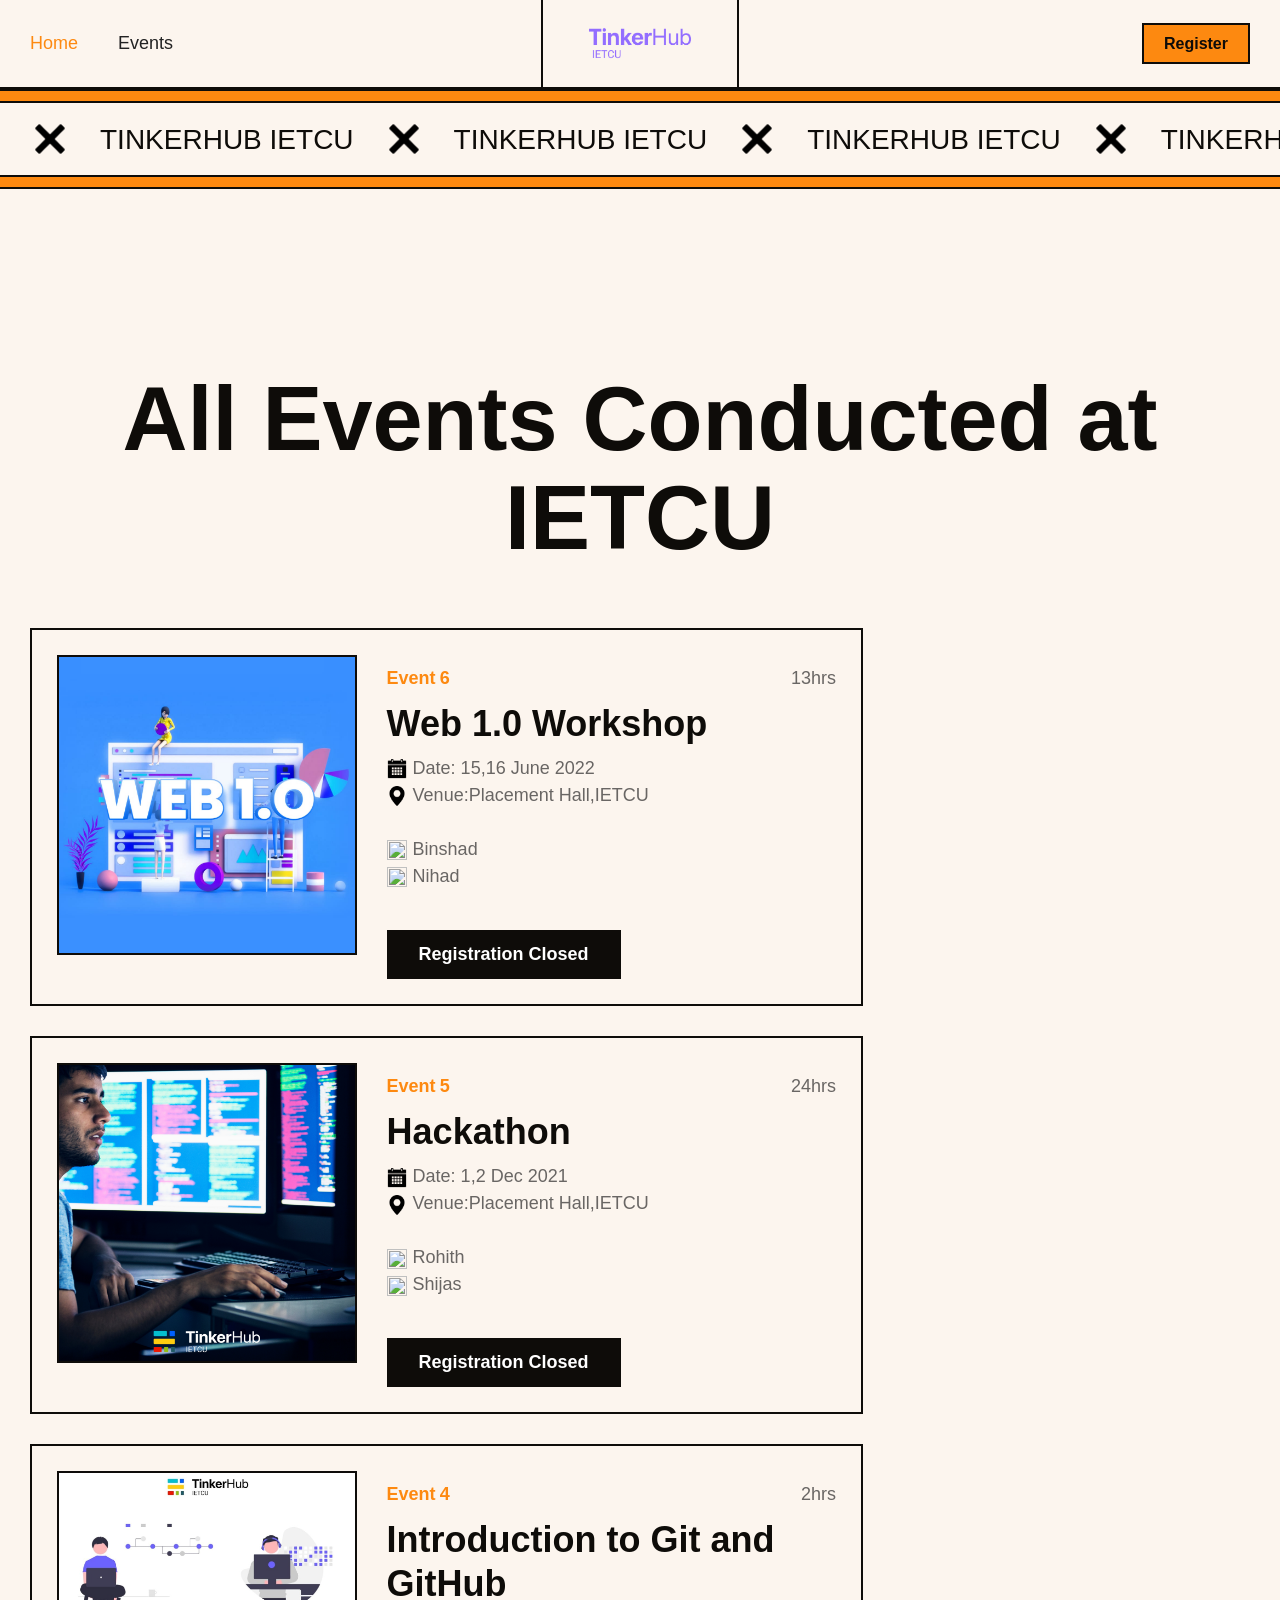
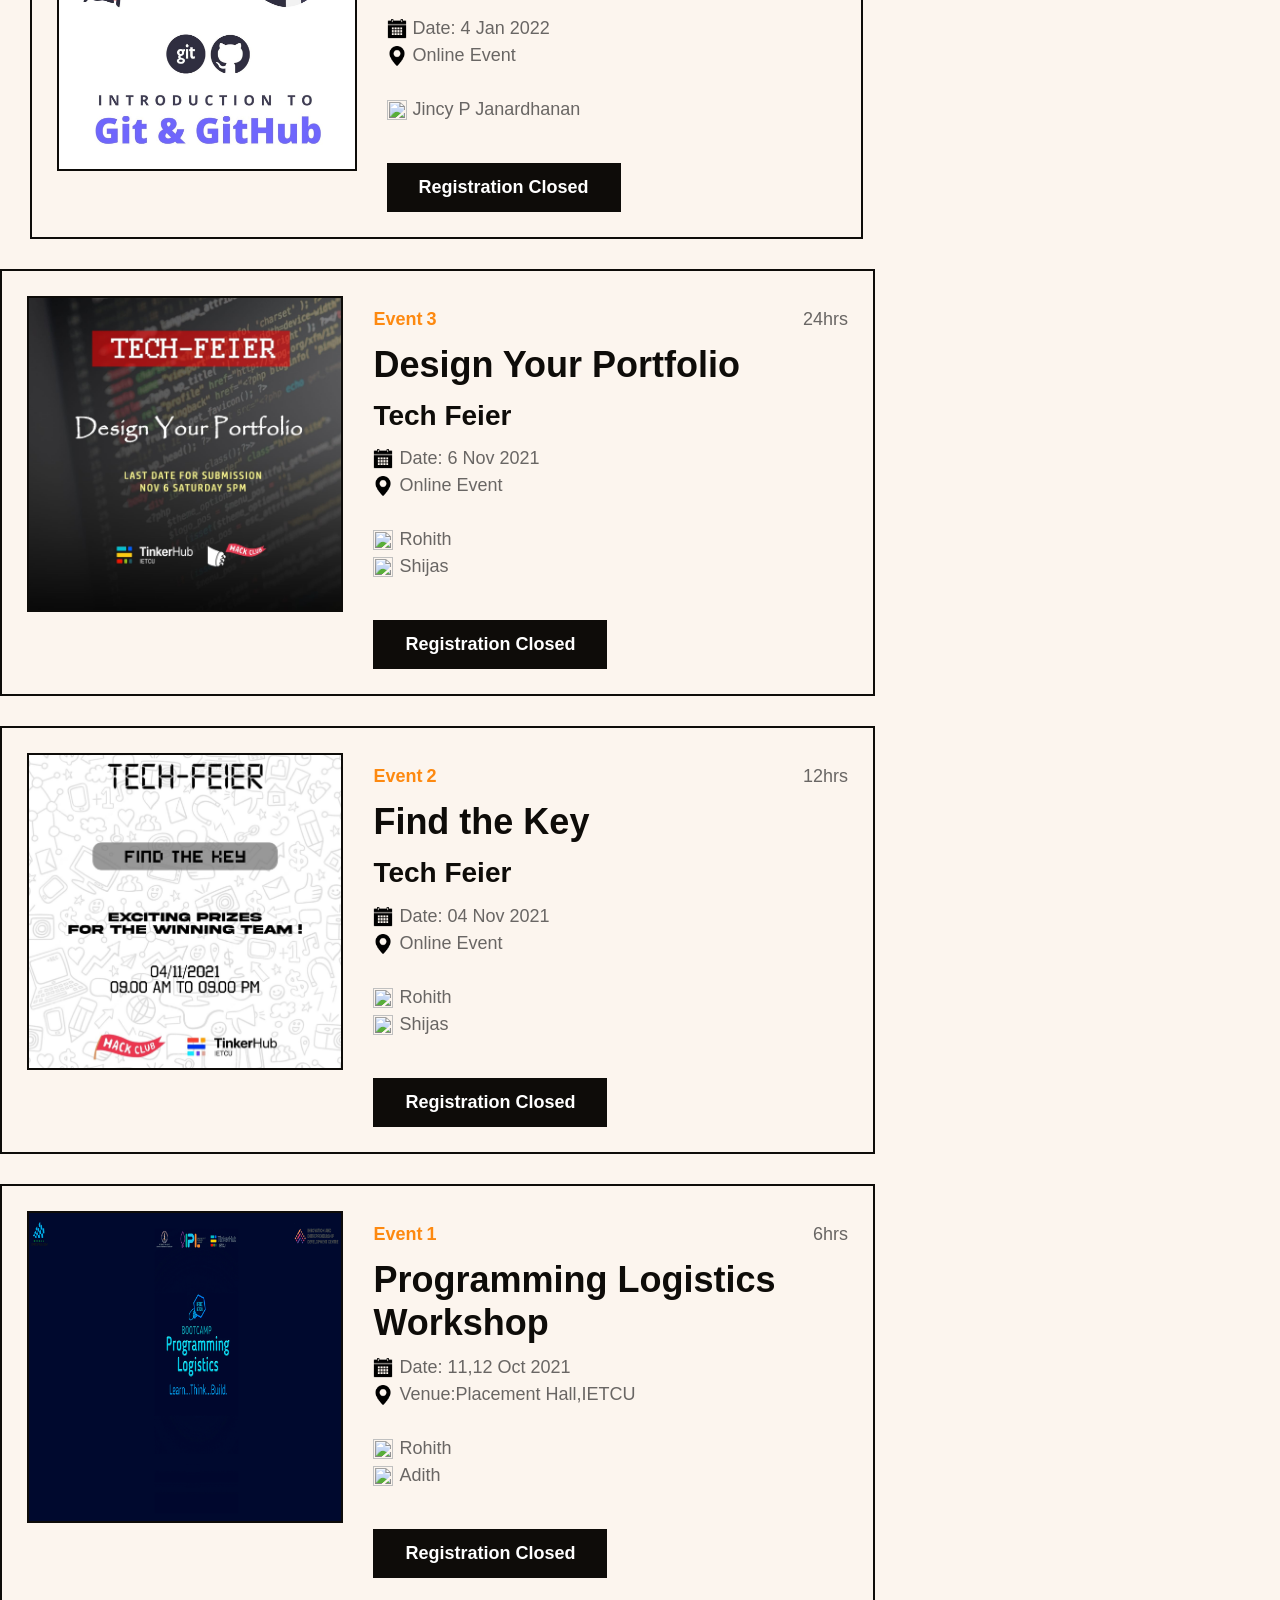
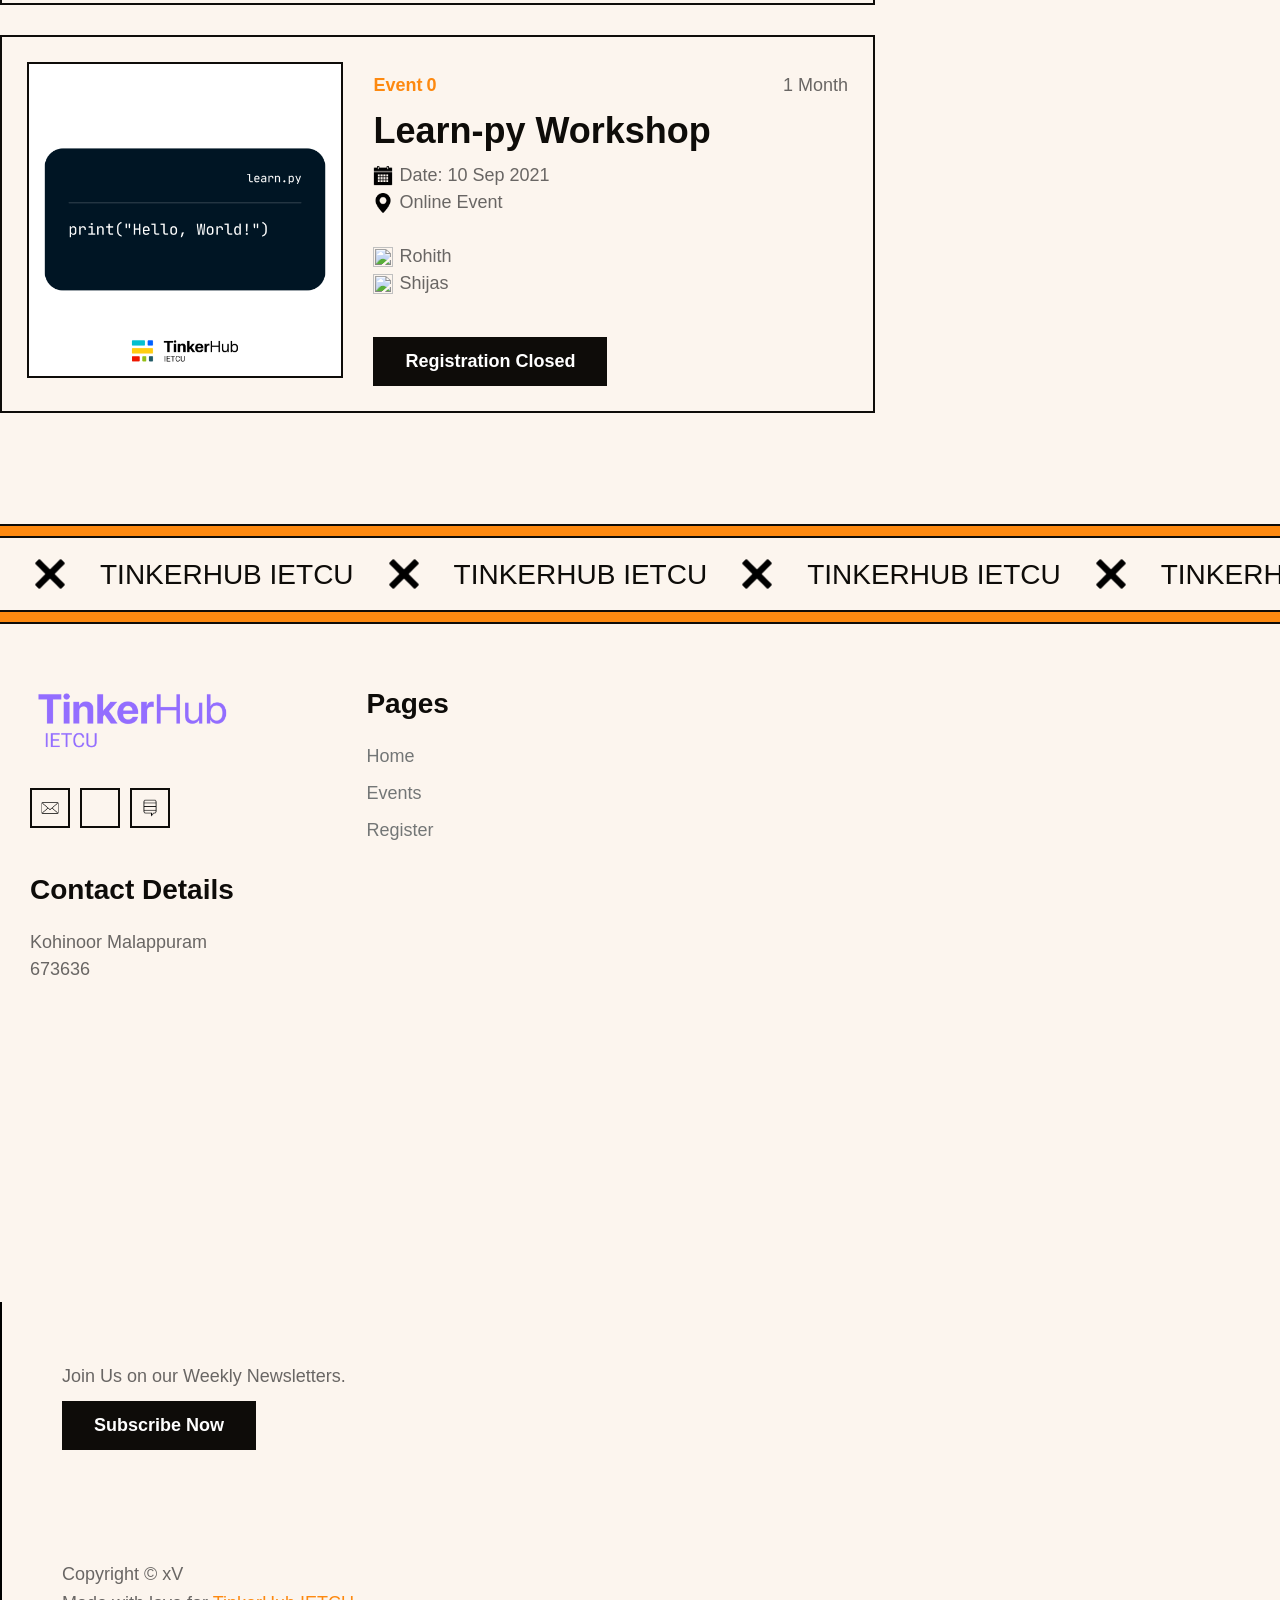
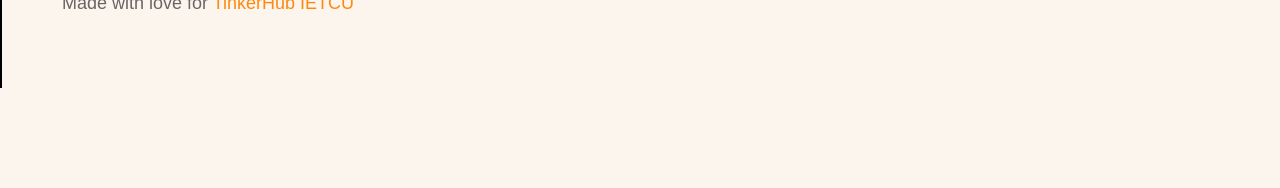
==== commit 2179e10f: "Add files via upload" ====
--- a/events.html
+++ b/events.html
@@ -9,19 +9,19 @@
 <div class="recent-episodes-section section-spacing wf-section"><div class="container w-container"><div class="section-title text-center"><h1>All Events Conducted at IETCU</h2></div>
 <!--Events-->
 
-<!--E6--><div class="w-layout-grid grid-episode-wrap"><div class="w-dyn-list"><div role="list" class="w-dyn-items"><div role="listitem" class="episode-item w-dyn-item"><div class="grid-episode"><a href="#" class="w-inline-block"><img src="imgs/web.jpeg" loading="eager" alt="" sizes="(max-width: 479px) 2vw, (max-width: 767px) 32vw, 34vw" srcset="imgs/web.jpeg 500w, imgs/web.jpeg 800w" class="episode-image"/></a><div class="episode-info"><div class="episode-number-wrap"><div class="episode-number"><div>Event </div><div class="episode-number-value">6</div></div><div class="episode-duration-wrap"><img src="https://assets.website-files.com/61e6ab9abca7986a12f02194/61e7f9a4afe5cf50c79790c7_clock.svg" loading="lazy" width="15" height="15" alt="" class="episode-duration-icon"/><div class="episode-duration">13hrs</div></div></div><a href="#" class="w-inline-block"><h5 class="episode-title">Web 1.0 Workshop </h6></h5></a><div class="episode-host-wrap"><img src="imgs/calendar.png" loading="lazy" width="20" height="20" alt="" class="episode-host-icon"/><a href="#" class="episode-host">Date: 15,16 June 2022</a></div><div class="episode-host-wrap"><img src="imgs/pin.png" loading="lazy" width="20" height="20" alt="" class="episode-host-icon"/><a href="#" class="episode-host">Venue: Placement Hall, IETCU</a></div><br><div class="episode-host-wrap"><img src="https://assets.website-files.com/61e6ab9abca7986a12f02194/61e7f79add1d6b57ac4c143d_microphone.svg" loading="lazy" width="20" height="20" alt="" class="episode-host-icon"/><a href="#Binshad" class="episode-host">Binshad</a></div><div class="episode-host-wrap"><div class="episode-host-wrap"><img src="https://assets.website-files.com/61e6ab9abca7986a12f02194/61e7f79add1d6b57ac4c143d_microphone.svg" loading="lazy" width="20" height="20" alt="" class="episode-host-icon"/><a href="#Nihad" class="episode-host">Nihad </a></div><!--<div class="episode-host-wrap"><img src="https://assets.website-files.com/61e6ab9abca7986a12f02194/61e7f79add1d6b57ac4c143d_microphone.svg" loading="lazy" width="20" height="20" alt="" class="episode-host-icon"/><a href="/host/billy-vasquez" class="episode-host">Mohammed Shibin</a></div>--><div class="episode-bottom"><a href="#" class="button-dark w-button">Registration Closed</a><div class="episode-listen-wrap"></div></div></div></div></div></div></div></div></div>
+<!--E6--><div class="w-layout-grid grid-episode-wrap"><div class="w-dyn-list"><div role="list" class="w-dyn-items"><div role="listitem" class="episode-item w-dyn-item"><div class="grid-episode"><a href="#" class="w-inline-block"><img src="imgs/web.jpeg" loading="eager" alt="" sizes="(max-width: 479px) 2vw, (max-width: 767px) 32vw, 34vw" srcset="imgs/web.jpeg 500w, imgs/web.jpeg 800w" class="episode-image"/></a><div class="episode-info"><div class="episode-number-wrap"><div class="episode-number"><div>Event </div><div class="episode-number-value">6</div></div><div class="episode-duration-wrap"><img src="https://assets.website-files.com/61e6ab9abca7986a12f02194/61e7f9a4afe5cf50c79790c7_clock.svg" loading="lazy" width="15" height="15" alt="" class="episode-duration-icon"/><div class="episode-duration">13hrs</div></div></div><a href="#" class="w-inline-block"><h5 class="episode-title">Web 1.0 Workshop </h6></h5></a><div class="episode-host-wrap"><img src="imgs/calendar.png" loading="lazy" width="20" height="20" alt="" class="episode-host-icon"/><a href="#" class="episode-host">Date: 15,16 June 2022</a></div><div class="episode-host-wrap"><img src="imgs/pin.png" loading="lazy" width="20" height="20" alt="" class="episode-host-icon"/><a href="#" class="episode-host">Venue:Placement Hall,IETCU</a></div><br><div class="episode-host-wrap"><img src="https://assets.website-files.com/61e6ab9abca7986a12f02194/61e7f79add1d6b57ac4c143d_microphone.svg" loading="lazy" width="20" height="20" alt="" class="episode-host-icon"/><a href="#Binshad" class="episode-host">Binshad</a></div><div class="episode-host-wrap"><div class="episode-host-wrap"><img src="https://assets.website-files.com/61e6ab9abca7986a12f02194/61e7f79add1d6b57ac4c143d_microphone.svg" loading="lazy" width="20" height="20" alt="" class="episode-host-icon"/><a href="#Nihad" class="episode-host">Nihad </a></div><!--<div class="episode-host-wrap"><img src="https://assets.website-files.com/61e6ab9abca7986a12f02194/61e7f79add1d6b57ac4c143d_microphone.svg" loading="lazy" width="20" height="20" alt="" class="episode-host-icon"/><a href="/host/billy-vasquez" class="episode-host">Mohammed Shibin</a></div>--><div class="episode-bottom"><a href="#" class="button-dark w-button">Registration Closed</a><div class="episode-listen-wrap"></div></div></div></div></div></div></div></div></div>
 
-<!--E5--><div class="w-layout-grid grid-episode-wrap"><div class="w-dyn-list"><div role="list" class="w-dyn-items"><div role="listitem" class="episode-item w-dyn-item"><div class="grid-episode"><a href="#" class="w-inline-block"><img src="imgs/hackathon.png" loading="eager" alt="" sizes="(max-width: 479px) 2vw, (max-width: 767px) 32vw, 34vw" srcset="imgs/hackathon.png 500w, imgs/hackathon.png 800w" class="episode-image"/></a><div class="episode-info"><div class="episode-number-wrap"><div class="episode-number"><div>Event </div><div class="episode-number-value">5</div></div><div class="episode-duration-wrap"><img src="https://assets.website-files.com/61e6ab9abca7986a12f02194/61e7f9a4afe5cf50c79790c7_clock.svg" loading="lazy" width="15" height="15" alt="" class="episode-duration-icon"/><div class="episode-duration">24hrs</div></div></div><a href="#" class="w-inline-block"><h5 class="episode-title">Hackathon</h6></h5></a><div class="episode-host-wrap"><img src="imgs/calendar.png" loading="lazy" width="20" height="20" alt="" class="episode-host-icon"/><a href="#" class="episode-host">Date: 1,2 Dec 2021</a></div><div class="episode-host-wrap"><img src="imgs/pin.png" loading="lazy" width="20" height="20" alt="" class="episode-host-icon"/><a href="#" class="episode-host">Venue: Placement Hall, IETCU</a></div><br><div class="episode-host-wrap"><img src="https://assets.website-files.com/61e6ab9abca7986a12f02194/61e7f79add1d6b57ac4c143d_microphone.svg" loading="lazy" width="20" height="20" alt="" class="episode-host-icon"/><a href="#Rohith" class="episode-host">Rohith</a></div><div class="episode-host-wrap"><div class="episode-host-wrap"><img src="https://assets.website-files.com/61e6ab9abca7986a12f02194/61e7f79add1d6b57ac4c143d_microphone.svg" loading="lazy" width="20" height="20" alt="" class="episode-host-icon"/><a href="#Shijas" class="episode-host">Shijas </a></div><!--<div class="episode-host-wrap"><img src="https://assets.website-files.com/61e6ab9abca7986a12f02194/61e7f79add1d6b57ac4c143d_microphone.svg" loading="lazy" width="20" height="20" alt="" class="episode-host-icon"/><a href="/host/billy-vasquez" class="episode-host">Mohammed Shibin</a></div>--><div class="episode-bottom"><a href="#" class="button-dark w-button">Registration Closed</a><div class="episode-listen-wrap"></div></div></div></div></div></div></div></div></div>
+<!--E5--><div class="w-layout-grid grid-episode-wrap"><div class="w-dyn-list"><div role="list" class="w-dyn-items"><div role="listitem" class="episode-item w-dyn-item"><div class="grid-episode"><a href="#" class="w-inline-block"><img src="imgs/hackathon.png" loading="eager" alt="" sizes="(max-width: 479px) 2vw, (max-width: 767px) 32vw, 34vw" srcset="imgs/hackathon.png 500w, imgs/hackathon.png 800w" class="episode-image"/></a><div class="episode-info"><div class="episode-number-wrap"><div class="episode-number"><div>Event </div><div class="episode-number-value">5</div></div><div class="episode-duration-wrap"><img src="https://assets.website-files.com/61e6ab9abca7986a12f02194/61e7f9a4afe5cf50c79790c7_clock.svg" loading="lazy" width="15" height="15" alt="" class="episode-duration-icon"/><div class="episode-duration">24hrs</div></div></div><a href="#" class="w-inline-block"><h5 class="episode-title">Hackathon</h6></h5></a><div class="episode-host-wrap"><img src="imgs/calendar.png" loading="lazy" width="20" height="20" alt="" class="episode-host-icon"/><a href="#" class="episode-host">Date: 1,2 Dec 2021</a></div><div class="episode-host-wrap"><img src="imgs/pin.png" loading="lazy" width="20" height="20" alt="" class="episode-host-icon"/><a href="#" class="episode-host">Venue:Placement Hall,IETCU</a></div><br><div class="episode-host-wrap"><img src="https://assets.website-files.com/61e6ab9abca7986a12f02194/61e7f79add1d6b57ac4c143d_microphone.svg" loading="lazy" width="20" height="20" alt="" class="episode-host-icon"/><a href="#Rohith" class="episode-host">Rohith</a></div><div class="episode-host-wrap"><div class="episode-host-wrap"><img src="https://assets.website-files.com/61e6ab9abca7986a12f02194/61e7f79add1d6b57ac4c143d_microphone.svg" loading="lazy" width="20" height="20" alt="" class="episode-host-icon"/><a href="#Shijas" class="episode-host">Shijas </a></div><!--<div class="episode-host-wrap"><img src="https://assets.website-files.com/61e6ab9abca7986a12f02194/61e7f79add1d6b57ac4c143d_microphone.svg" loading="lazy" width="20" height="20" alt="" class="episode-host-icon"/><a href="/host/billy-vasquez" class="episode-host">Mohammed Shibin</a></div>--><div class="episode-bottom"><a href="#" class="button-dark w-button">Registration Closed</a><div class="episode-listen-wrap"></div></div></div></div></div></div></div></div></div>
 
-<!--E4--><div class="w-layout-grid grid-episode-wrap"><div class="w-dyn-list"><div role="list" class="w-dyn-items"><div role="listitem" class="episode-item w-dyn-item"><div class="grid-episode"><a href="#" class="w-inline-block"><img src="imgs/git.jpeg" loading="eager" alt="" sizes="(max-width: 479px) 2vw, (max-width: 767px) 32vw, 34vw" srcset="imgs/git.jpeg 500w, imgs/git.jpeg 800w" class="episode-image"/></a><div class="episode-info"><div class="episode-number-wrap"><div class="episode-number"><div>Event </div><div class="episode-number-value">4</div></div><div class="episode-duration-wrap"><img src="https://assets.website-files.com/61e6ab9abca7986a12f02194/61e7f9a4afe5cf50c79790c7_clock.svg" loading="lazy" width="15" height="15" alt="" class="episode-duration-icon"/><div class="episode-duration">2hrs</div></div></div><a href="#" class="w-inline-block"><h5 class="episode-title">Introduction to Git and GitHub</h6></h5></a><div class="episode-host-wrap"><img src="imgs/calendar.png" loading="lazy" width="20" height="20" alt="" class="episode-host-icon"/><a href="#" class="episode-host">Date: 4 Jan 2022</a></div><div class="episode-host-wrap"><img src="imgs/pin.png" loading="lazy" width="20" height="20" alt="" class="episode-host-icon"/><a href="#" class="episode-host">Online Event</a></div><br><div class="episode-host-wrap"><img src="https://assets.website-files.com/61e6ab9abca7986a12f02194/61e7f79add1d6b57ac4c143d_microphone.svg" loading="lazy" width="20" height="20" alt="" class="episode-host-icon"/><a href="#Jincy" class="episode-host">Jincy</a></div><div class="episode-host-wrap"><div class="episode-host-wrap"><img src="https://assets.website-files.com/61e6ab9abca7986a12f02194/61e7f79add1d6b57ac4c143d_microphone.svg" loading="lazy" width="20" height="20" alt="" class="episode-host-icon"/><a href="/host/billy-vasquez" class="episode-host">Mohammed </a></div><div class="episode-host-wrap"><img src="https://assets.website-files.com/61e6ab9abca7986a12f02194/61e7f79add1d6b57ac4c143d_microphone.svg" loading="lazy" width="20" height="20" alt="" class="episode-host-icon"/><a href="/host/billy-vasquez" class="episode-host">Mohammed Shibin</a></div><div class="episode-bottom"><a href="#" class="button-dark w-button">Registration Closed</a><div class="episode-listen-wrap"></div></div></div></div></div></div></div></div></div>
+<!--E4--><div class="w-layout-grid grid-episode-wrap"><div class="w-dyn-list"><div role="list" class="w-dyn-items"><div role="listitem" class="episode-item w-dyn-item"><div class="grid-episode"><a href="#" class="w-inline-block"><img src="imgs/git.jpeg" loading="eager" alt="" sizes="(max-width: 479px) 2vw, (max-width: 767px) 32vw, 34vw" srcset="imgs/git.jpeg 500w, imgs/git.jpeg 800w" class="episode-image"/></a><div class="episode-info"><div class="episode-number-wrap"><div class="episode-number"><div>Event </div><div class="episode-number-value">4</div></div><div class="episode-duration-wrap"><img src="https://assets.website-files.com/61e6ab9abca7986a12f02194/61e7f9a4afe5cf50c79790c7_clock.svg" loading="lazy" width="15" height="15" alt="" class="episode-duration-icon"/><div class="episode-duration">2hrs</div></div></div><a href="#" class="w-inline-block"><h5 class="episode-title">Introduction to Git and GitHub</h6></h5></a><div class="episode-host-wrap"><img src="imgs/calendar.png" loading="lazy" width="20" height="20" alt="" class="episode-host-icon"/><a href="#" class="episode-host">Date: 4 Jan 2022</a></div><div class="episode-host-wrap"><img src="imgs/pin.png" loading="lazy" width="20" height="20" alt="" class="episode-host-icon"/><a href="#" class="episode-host">Online Event</a></div><br><div class="episode-host-wrap"><img src="https://assets.website-files.com/61e6ab9abca7986a12f02194/61e7f79add1d6b57ac4c143d_microphone.svg" loading="lazy" width="20" height="20" alt="" class="episode-host-icon"/><a href="#Jincy" class="episode-host">Jincy P Janardhanan</a></div><!--<div class="episode-host-wrap"><div class="episode-host-wrap"><img src="https://assets.website-files.com/61e6ab9abca7986a12f02194/61e7f79add1d6b57ac4c143d_microphone.svg" loading="lazy" width="20" height="20" alt="" class="episode-host-icon"/><a href="/host/billy-vasquez" class="episode-host">Mohammed </a></div><div class="episode-host-wrap"><img src="https://assets.website-files.com/61e6ab9abca7986a12f02194/61e7f79add1d6b57ac4c143d_microphone.svg" loading="lazy" width="20" height="20" alt="" class="episode-host-icon"/><a href="/host/billy-vasquez" class="episode-host">Mohammed Shibin</a></div>--><div class="episode-bottom"><a href="#" class="button-dark w-button">Registration Closed</a><div class="episode-listen-wrap"></div></div></div></div></div></div></div></div></div>
 
-<!--E3--><div class="w-layout-grid grid-episode-wrap"><div class="w-dyn-list"><div role="list" class="w-dyn-items"><div role="listitem" class="episode-item w-dyn-item"><div class="grid-episode"><a href="#" class="w-inline-block"><img src="imgs/portfolio.jpeg" loading="eager" alt="" sizes="(max-width: 479px) 2vw, (max-width: 767px) 32vw, 34vw" srcset="imgs/portfolio.jpeg 500w, imgs/portfolio.jpeg 800w" class="episode-image"/></a><div class="episode-info"><div class="episode-number-wrap"><div class="episode-number"><div>Event </div><div class="episode-number-value">3</div></div><div class="episode-duration-wrap"><img src="https://assets.website-files.com/61e6ab9abca7986a12f02194/61e7f9a4afe5cf50c79790c7_clock.svg" loading="lazy" width="15" height="15" alt="" class="episode-duration-icon"/><div class="episode-duration">24hrs</div></div></div><a href="#" class="w-inline-block"><h5 class="episode-title">Design Your Portfolio <br><h6>Tech Feier</h6></h5></a><div class="episode-host-wrap"><img src="imgs/calendar.png" loading="lazy" width="20" height="20" alt="" class="episode-host-icon"/><a href="#" class="episode-host">Date: 6 Nov 2021</a></div><div class="episode-host-wrap"><img src="imgs/pin.png" loading="lazy" width="20" height="20" alt="" class="episode-host-icon"/><a href="#" class="episode-host">Online Event</a></div><br><div class="episode-host-wrap"><img src="https://assets.website-files.com/61e6ab9abca7986a12f02194/61e7f79add1d6b57ac4c143d_microphone.svg" loading="lazy" width="20" height="20" alt="" class="episode-host-icon"/><a href="#Rohith" class="episode-host">Rohith</a></div><div class="episode-host-wrap"><div class="episode-host-wrap"><img src="https://assets.website-files.com/61e6ab9abca7986a12f02194/61e7f79add1d6b57ac4c143d_microphone.svg" loading="lazy" width="20" height="20" alt="" class="episode-host-icon"/><a href="#Shijas" class="episode-host">Shijas </a></div><div class="episode-host-wrap"><img src="https://assets.website-files.com/61e6ab9abca7986a12f02194/61e7f79add1d6b57ac4c143d_microphone.svg" loading="lazy" width="20" height="20" alt="" class="episode-host-icon"/><a href="/host/billy-vasquez" class="episode-host">Mohammed Shibin</a></div><div class="episode-bottom"><a href="#" class="button-dark w-button">Registration Closed</a><div class="episode-listen-wrap"></div></div></div></div></div></div></div></div></div>
+<!--E3--><div class="w-layout-grid grid-episode-wrap"><div class="w-dyn-list"><div role="list" class="w-dyn-items"><div role="listitem" class="episode-item w-dyn-item"><div class="grid-episode"><a href="#" class="w-inline-block"><img src="imgs/portfolio.jpeg" loading="eager" alt="" sizes="(max-width: 479px) 2vw, (max-width: 767px) 32vw, 34vw" srcset="imgs/portfolio.jpeg 500w, imgs/portfolio.jpeg 800w" class="episode-image"/></a><div class="episode-info"><div class="episode-number-wrap"><div class="episode-number"><div>Event </div><div class="episode-number-value">3</div></div><div class="episode-duration-wrap"><img src="https://assets.website-files.com/61e6ab9abca7986a12f02194/61e7f9a4afe5cf50c79790c7_clock.svg" loading="lazy" width="15" height="15" alt="" class="episode-duration-icon"/><div class="episode-duration">24hrs</div></div></div><a href="#" class="w-inline-block"><h5 class="episode-title">Design Your Portfolio <br><h6>Tech Feier</h6></h5></a><div class="episode-host-wrap"><img src="imgs/calendar.png" loading="lazy" width="20" height="20" alt="" class="episode-host-icon"/><a href="#" class="episode-host">Date: 6 Nov 2021</a></div><div class="episode-host-wrap"><img src="imgs/pin.png" loading="lazy" width="20" height="20" alt="" class="episode-host-icon"/><a href="#" class="episode-host">Online Event</a></div><br><div class="episode-host-wrap"><img src="https://assets.website-files.com/61e6ab9abca7986a12f02194/61e7f79add1d6b57ac4c143d_microphone.svg" loading="lazy" width="20" height="20" alt="" class="episode-host-icon"/><a href="#Rohith" class="episode-host">Rohith</a></div><div class="episode-host-wrap"><div class="episode-host-wrap"><img src="https://assets.website-files.com/61e6ab9abca7986a12f02194/61e7f79add1d6b57ac4c143d_microphone.svg" loading="lazy" width="20" height="20" alt="" class="episode-host-icon"/><a href="#Shijas" class="episode-host">Shijas </a></div><!--<div class="episode-host-wrap"><img src="https://assets.website-files.com/61e6ab9abca7986a12f02194/61e7f79add1d6b57ac4c143d_microphone.svg" loading="lazy" width="20" height="20" alt="" class="episode-host-icon"/><a href="/host/billy-vasquez" class="episode-host">Mohammed Shibin</a></div>--><div class="episode-bottom"><a href="#" class="button-dark w-button">Registration Closed</a><div class="episode-listen-wrap"></div></div></div></div></div></div></div></div></div>
 
 <!--E2--><div class="w-layout-grid grid-episode-wrap"><div class="w-dyn-list"><div role="list" class="w-dyn-items"><div role="listitem" class="episode-item w-dyn-item"><div class="grid-episode"><a href="#" class="w-inline-block"><img src="imgs/keys.jpeg" loading="eager" alt="" sizes="(max-width: 479px) 2vw, (max-width: 767px) 32vw, 34vw" srcset="imgs/keys.jpeg 500w, imgs/keys.jpeg 800w" class="episode-image"/></a><div class="episode-info"><div class="episode-number-wrap"><div class="episode-number"><div>Event </div><div class="episode-number-value">2</div></div><div class="episode-duration-wrap"><img src="https://assets.website-files.com/61e6ab9abca7986a12f02194/61e7f9a4afe5cf50c79790c7_clock.svg" loading="lazy" width="15" height="15" alt="" class="episode-duration-icon"/><div class="episode-duration">12hrs</div></div></div><a href="#" class="w-inline-block"><h5 class="episode-title">Find the Key <br> <h6>Tech Feier</h6></h5></a><div class="episode-host-wrap"><img src="imgs/calendar.png" loading="lazy" width="20" height="20" alt="" class="episode-host-icon"/><a href="#" class="episode-host">Date: 04 Nov 2021</a></div><div class="episode-host-wrap"><img src="imgs/pin.png" loading="lazy" width="20" height="20" alt="" class="episode-host-icon"/><a href="#" class="episode-host">Online Event</a></div><br><div class="episode-host-wrap"><img src="https://assets.website-files.com/61e6ab9abca7986a12f02194/61e7f79add1d6b57ac4c143d_microphone.svg" loading="lazy" width="20" height="20" alt="" class="episode-host-icon"/><a href="#Rothith" class="episode-host">Rohith</a></div><div class="episode-host-wrap"><div class="episode-host-wrap"><img src="https://assets.website-files.com/61e6ab9abca7986a12f02194/61e7f79add1d6b57ac4c143d_microphone.svg" loading="lazy" width="20" height="20" alt="" class="episode-host-icon"/><a href="#Shijas" class="episode-host">Shijas </a></div><!--<div class="episode-host-wrap"><img src="https://assets.website-files.com/61e6ab9abca7986a12f02194/61e7f79add1d6b57ac4c143d_microphone.svg" loading="lazy" width="20" height="20" alt="" class="episode-host-icon"/><a href="/host/billy-vasquez" class="episode-host">Mohammed Shibin</a></div>--><div class="episode-bottom"><a href="#" class="button-dark w-button">Registration Closed</a><div class="episode-listen-wrap"></div></div></div></div></div></div></div></div></div>
 
-<!--E1--><div class="w-layout-grid grid-episode-wrap"><div class="w-dyn-list"><div role="list" class="w-dyn-items"><div role="listitem" class="episode-item w-dyn-item"><div class="grid-episode"><a href="#" class="w-inline-block"><img src="imgs/log.png" loading="eager" alt="" sizes="(max-width: 479px) 2vw, (max-width: 767px) 32vw, 34vw" srcset="imgs/log.png 500w, imgs/log.png 800w" class="episode-image"/></a><div class="episode-info"><div class="episode-number-wrap"><div class="episode-number"><div>Event </div><div class="episode-number-value">1</div></div><div class="episode-duration-wrap"><img src="https://assets.website-files.com/61e6ab9abca7986a12f02194/61e7f9a4afe5cf50c79790c7_clock.svg" loading="lazy" width="15" height="15" alt="" class="episode-duration-icon"/><div class="episode-duration">6hrs</div></div></div><a href="#" class="w-inline-block"><h5 class="episode-title">Programming Logistics Workshop</h5></a><div class="episode-host-wrap"><img src="imgs/calendar.png" loading="lazy" width="20" height="20" alt="" class="episode-host-icon"/><a href="#" class="episode-host">Date: 11,12 Oct 2021</a></div><div class="episode-host-wrap"><img src="imgs/pin.png" loading="lazy" width="20" height="20" alt="" class="episode-host-icon"/><a href="#" class="episode-host">Venue: Placement Hall, IETCU</a></div><br><div class="episode-host-wrap"><img src="https://assets.website-files.com/61e6ab9abca7986a12f02194/61e7f79add1d6b57ac4c143d_microphone.svg" loading="lazy" width="20" height="20" alt="" class="episode-host-icon"/><a href="#Rothith" class="episode-host">Rohith</a></div><div class="episode-host-wrap"><div class="episode-host-wrap"><img src="https://assets.website-files.com/61e6ab9abca7986a12f02194/61e7f79add1d6b57ac4c143d_microphone.svg" loading="lazy" width="20" height="20" alt="" class="episode-host-icon"/><a href="#Adith" class="episode-host">Adith </a></div><!--<div class="episode-host-wrap"><img src="https://assets.website-files.com/61e6ab9abca7986a12f02194/61e7f79add1d6b57ac4c143d_microphone.svg" loading="lazy" width="20" height="20" alt="" class="episode-host-icon"/><a href="/host/billy-vasquez" class="episode-host">Mohammed Shibin</a></div>--><div class="episode-bottom"><a href="#" class="button-dark w-button">Registration Closed</a><div class="episode-listen-wrap"></div></div></div></div></div></div></div></div></div>
+<!--E1--><div class="w-layout-grid grid-episode-wrap"><div class="w-dyn-list"><div role="list" class="w-dyn-items"><div role="listitem" class="episode-item w-dyn-item"><div class="grid-episode"><a href="#" class="w-inline-block"><img src="imgs/log.png" loading="eager" alt="" sizes="(max-width: 479px) 2vw, (max-width: 767px) 32vw, 34vw" srcset="imgs/log.png 500w, imgs/log.png 800w" class="episode-image"/></a><div class="episode-info"><div class="episode-number-wrap"><div class="episode-number"><div>Event </div><div class="episode-number-value">1</div></div><div class="episode-duration-wrap"><img src="https://assets.website-files.com/61e6ab9abca7986a12f02194/61e7f9a4afe5cf50c79790c7_clock.svg" loading="lazy" width="15" height="15" alt="" class="episode-duration-icon"/><div class="episode-duration">6hrs</div></div></div><a href="#" class="w-inline-block"><h5 class="episode-title">Programming Logistics Workshop</h5></a><div class="episode-host-wrap"><img src="imgs/calendar.png" loading="lazy" width="20" height="20" alt="" class="episode-host-icon"/><a href="#" class="episode-host">Date: 11,12 Oct 2021</a></div><div class="episode-host-wrap"><img src="imgs/pin.png" loading="lazy" width="20" height="20" alt="" class="episode-host-icon"/><a href="#" class="episode-host">Venue:Placement Hall,IETCU</a></div><br><div class="episode-host-wrap"><img src="https://assets.website-files.com/61e6ab9abca7986a12f02194/61e7f79add1d6b57ac4c143d_microphone.svg" loading="lazy" width="20" height="20" alt="" class="episode-host-icon"/><a href="#Rothith" class="episode-host">Rohith</a></div><div class="episode-host-wrap"><div class="episode-host-wrap"><img src="https://assets.website-files.com/61e6ab9abca7986a12f02194/61e7f79add1d6b57ac4c143d_microphone.svg" loading="lazy" width="20" height="20" alt="" class="episode-host-icon"/><a href="#Adith" class="episode-host">Adith </a></div><!--<div class="episode-host-wrap"><img src="https://assets.website-files.com/61e6ab9abca7986a12f02194/61e7f79add1d6b57ac4c143d_microphone.svg" loading="lazy" width="20" height="20" alt="" class="episode-host-icon"/><a href="/host/billy-vasquez" class="episode-host">Mohammed Shibin</a></div>--><div class="episode-bottom"><a href="#" class="button-dark w-button">Registration Closed</a><div class="episode-listen-wrap"></div></div></div></div></div></div></div></div></div>
 
-<!--E0--><div class="w-layout-grid grid-episode-wrap"><div class="w-dyn-list"><div role="list" class="w-dyn-items"><div role="listitem" class="episode-item w-dyn-item"><div class="grid-episode"><a href="#" class="w-inline-block"><img src="imgs/py.png" loading="eager" alt="" sizes="(max-width: 479px) 2vw, (max-width: 767px) 32vw, 34vw" srcset="imgs/py.png 500w, imgs/py.png 800w" class="episode-image"/></a><div class="episode-info"><div class="episode-number-wrap"><div class="episode-number"><div>Event </div><div class="episode-number-value">0</div></div><div class="episode-duration-wrap"><img src="https://assets.website-files.com/61e6ab9abca7986a12f02194/61e7f9a4afe5cf50c79790c7_clock.svg" loading="lazy" width="15" height="15" alt="" class="episode-duration-icon"/><div class="episode-duration">1 Month</div></div></div><a href="#" class="w-inline-block"><h5 class="episode-title">Learn-py Workshop</h5></a><div class="episode-host-wrap"><img src="imgs/calendar.png" loading="lazy" width="20" height="20" alt="" class="episode-host-icon"/><a href="#" class="episode-host">Date: 10 Sep 2021</a></div><div class="episode-host-wrap"><img src="imgs/pin.png" loading="lazy" width="20" height="20" alt="" class="episode-host-icon"/><a href="#" class="episode-host">Online Event</a></div><br><div class="episode-host-wrap"><img src="https://assets.website-files.com/61e6ab9abca7986a12f02194/61e7f79add1d6b57ac4c143d_microphone.svg" loading="lazy" width="20" height="20" alt="" class="episode-host-icon"/><a href="#Rohith" class="episode-host">Rohith</a></div><div class="episode-host-wrap"><div class="episode-host-wrap"><img src="https://assets.website-files.com/61e6ab9abca7986a12f02194/61e7f79add1d6b57ac4c143d_microphone.svg" loading="lazy" width="20" height="20" alt="" class="episode-host-icon"/><a href="/host/billy-vasquez" class="episode-host">Mohammed </a></div><div class="episode-host-wrap"><img src="https://assets.website-files.com/61e6ab9abca7986a12f02194/61e7f79add1d6b57ac4c143d_microphone.svg" loading="lazy" width="20" height="20" alt="" class="episode-host-icon"/><a href="/host/billy-vasquez" class="episode-host">Mohammed Shibin</a></div><div class="episode-bottom"><a href="#" class="button-dark w-button">Registration Closed</a><div class="episode-listen-wrap"></div></div></div></div></div></div></div></div></div>
+<!--E0--><div class="w-layout-grid grid-episode-wrap"><div class="w-dyn-list"><div role="list" class="w-dyn-items"><div role="listitem" class="episode-item w-dyn-item"><div class="grid-episode"><a href="#" class="w-inline-block"><img src="imgs/py.png" loading="eager" alt="" sizes="(max-width: 479px) 2vw, (max-width: 767px) 32vw, 34vw" srcset="imgs/py.png 500w, imgs/py.png 800w" class="episode-image"/></a><div class="episode-info"><div class="episode-number-wrap"><div class="episode-number"><div>Event </div><div class="episode-number-value">0</div></div><div class="episode-duration-wrap"><img src="https://assets.website-files.com/61e6ab9abca7986a12f02194/61e7f9a4afe5cf50c79790c7_clock.svg" loading="lazy" width="15" height="15" alt="" class="episode-duration-icon"/><div class="episode-duration">1 Month</div></div></div><a href="#" class="w-inline-block"><h5 class="episode-title">Learn-py Workshop</h5></a><div class="episode-host-wrap"><img src="imgs/calendar.png" loading="lazy" width="20" height="20" alt="" class="episode-host-icon"/><a href="#" class="episode-host">Date: 10 Sep 2021</a></div><div class="episode-host-wrap"><img src="imgs/pin.png" loading="lazy" width="20" height="20" alt="" class="episode-host-icon"/><a href="#" class="episode-host">Online Event</a></div><br><div class="episode-host-wrap"><img src="https://assets.website-files.com/61e6ab9abca7986a12f02194/61e7f79add1d6b57ac4c143d_microphone.svg" loading="lazy" width="20" height="20" alt="" class="episode-host-icon"/><a href="#Rohith" class="episode-host">Rohith</a></div><div class="episode-host-wrap"><div class="episode-host-wrap"><img src="https://assets.website-files.com/61e6ab9abca7986a12f02194/61e7f79add1d6b57ac4c143d_microphone.svg" loading="lazy" width="20" height="20" alt="" class="episode-host-icon"/><a href="#Shijas" class="episode-host">Shijas </a></div><!--<div class="episode-host-wrap"><img src="https://assets.website-files.com/61e6ab9abca7986a12f02194/61e7f79add1d6b57ac4c143d_microphone.svg" loading="lazy" width="20" height="20" alt="" class="episode-host-icon"/><a href="/host/billy-vasquez" class="episode-host">Mohammed Shibin</a></div>--><div class="episode-bottom"><a href="#" class="button-dark w-button">Registration Closed</a><div class="episode-listen-wrap"></div></div></div></div></div></div></div></div></div>
 
 <br><br><br>
 
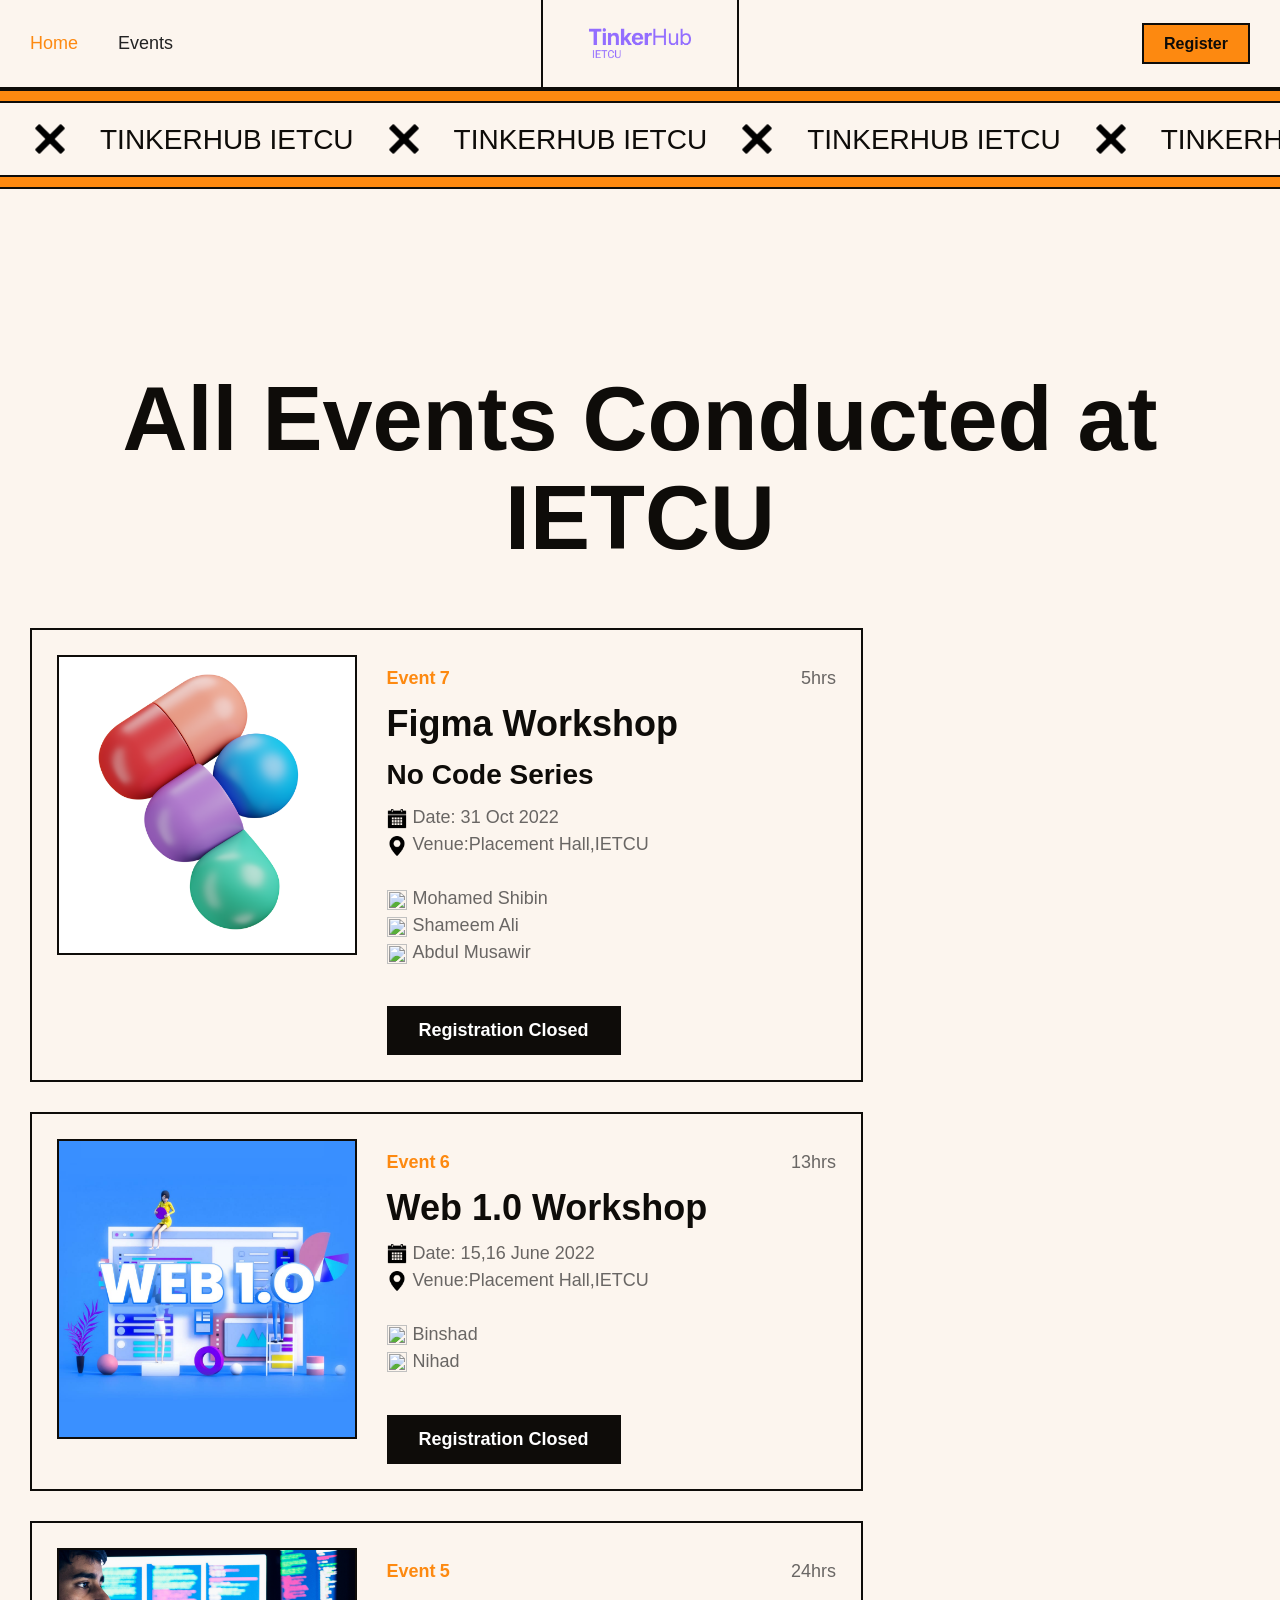
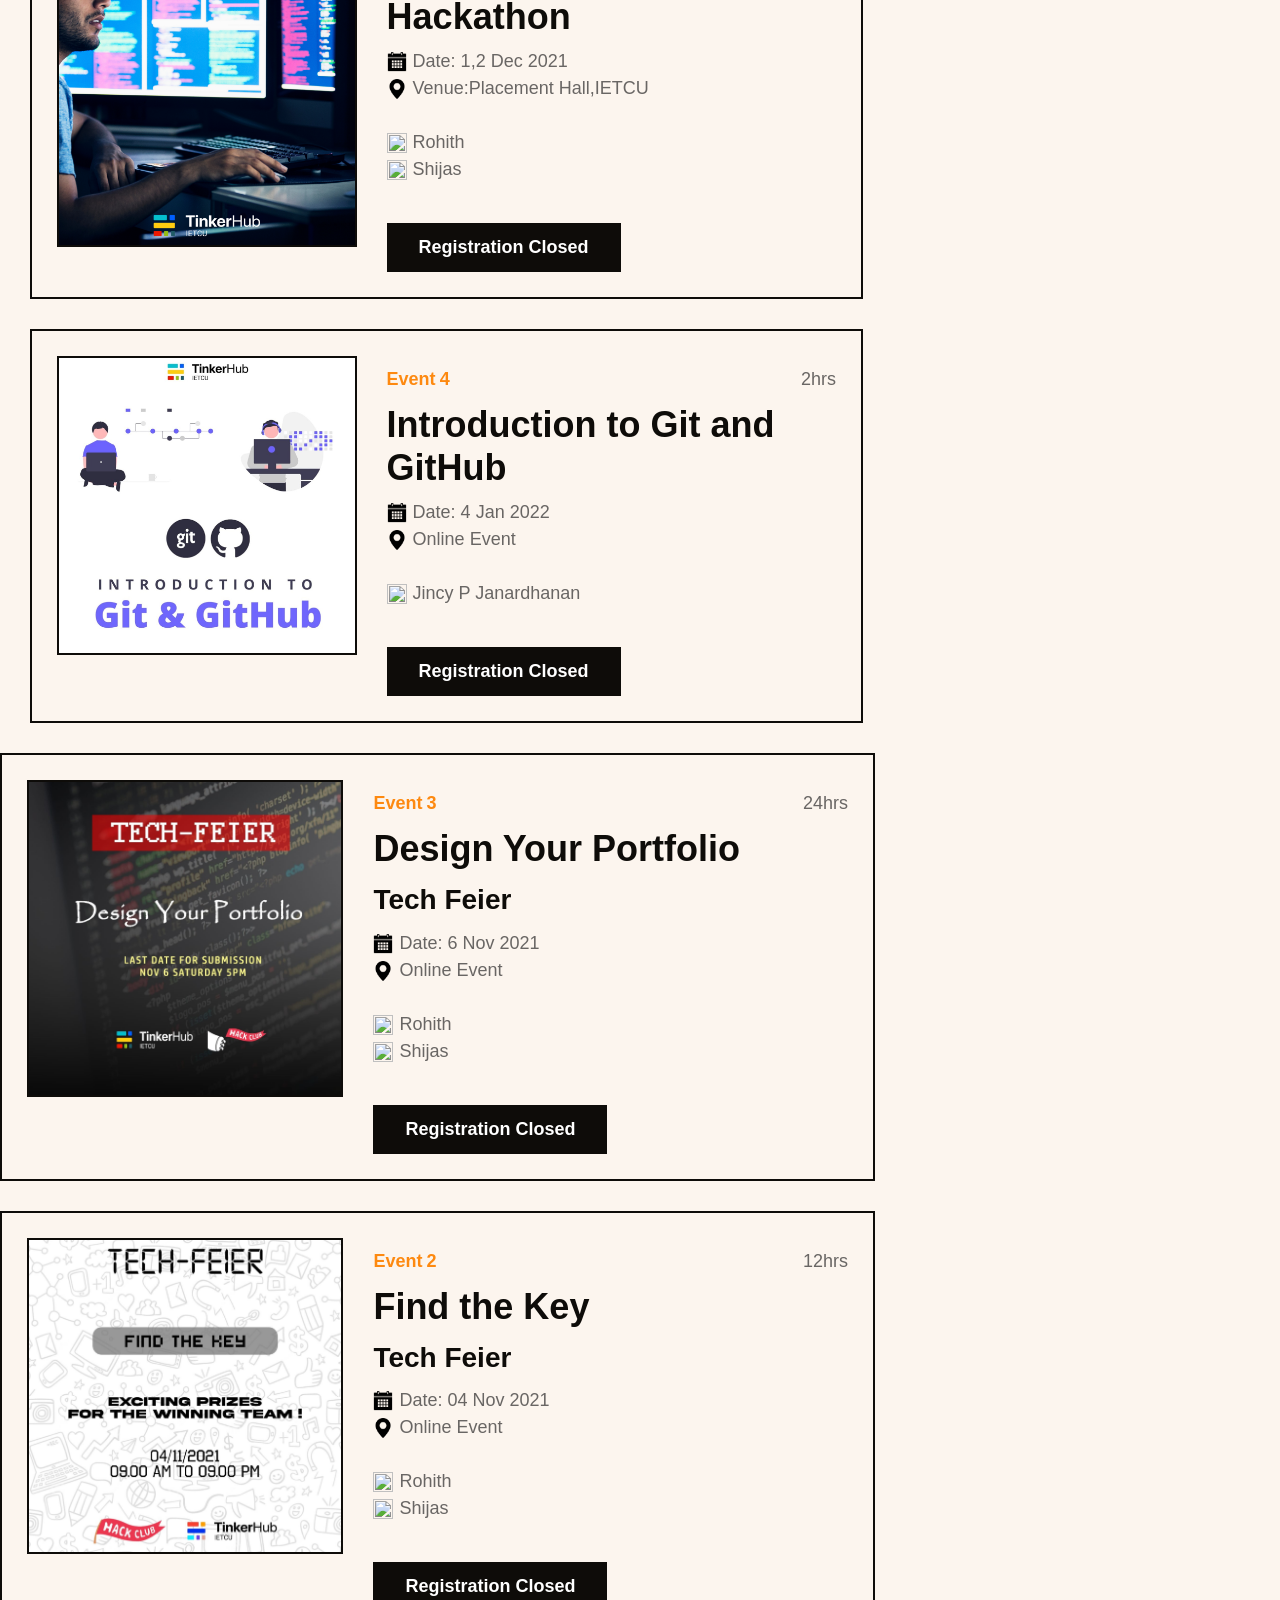
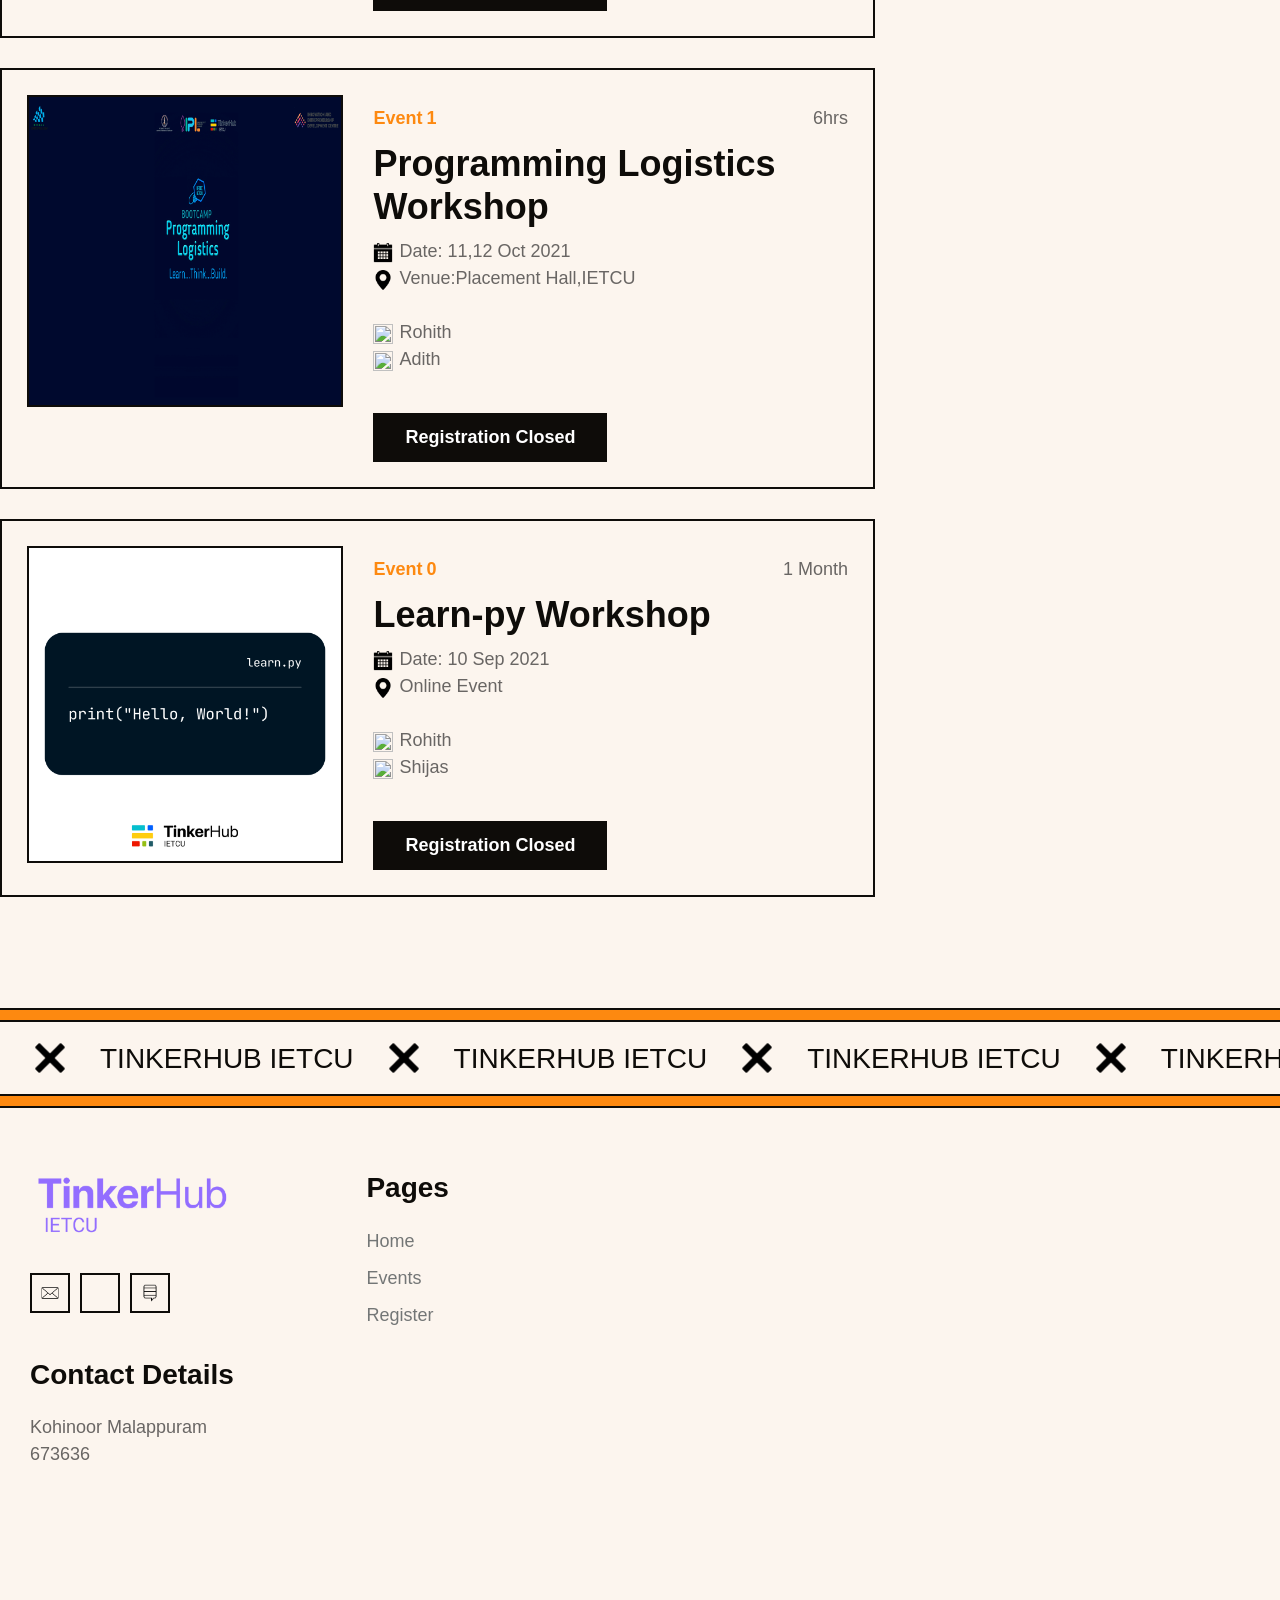
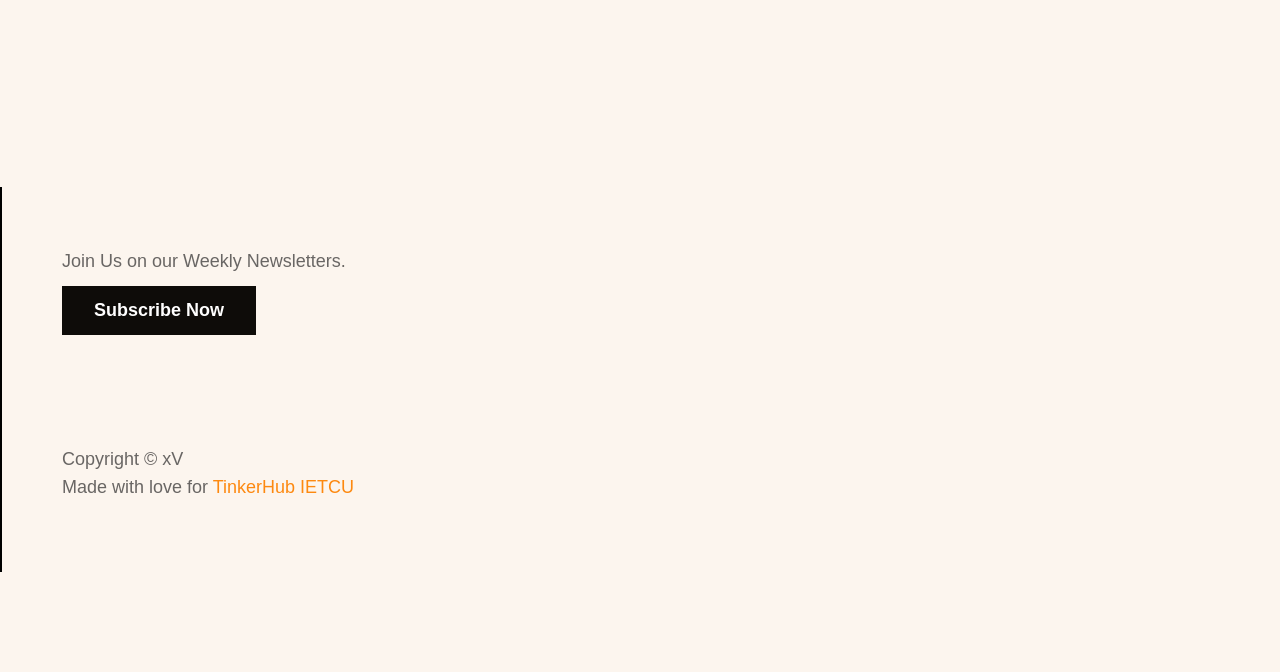
==== commit 4b00dfcd: "Update events.html" ====
--- a/events.html
+++ b/events.html
@@ -9,6 +9,8 @@
 <div class="recent-episodes-section section-spacing wf-section"><div class="container w-container"><div class="section-title text-center"><h1>All Events Conducted at IETCU</h2></div>
 <!--Events-->
 
+ <!--E7--><div class="w-layout-grid grid-episode-wrap"><div class="w-dyn-list"><div role="list" class="w-dyn-items"><div role="listitem" class="episode-item w-dyn-item"><div class="grid-episode"><a href="#" class="w-inline-block"><img src="imgs/figma.png" loading="eager" alt="" sizes="(max-width: 479px) 2vw, (max-width: 767px) 32vw, 34vw" srcset="imgs/figma.png 500w, imgs/figma.png 800w" class="episode-image"/></a><div class="episode-info"><div class="episode-number-wrap"><div class="episode-number"><div>Event </div><div class="episode-number-value">7</div></div><div class="episode-duration-wrap"><img src="https://assets.website-files.com/61e6ab9abca7986a12f02194/61e7f9a4afe5cf50c79790c7_clock.svg" loading="lazy" width="15" height="15" alt="" class="episode-duration-icon"/><div class="episode-duration">5hrs</div></div></div><a href="#" class="w-inline-block"><h5 class="episode-title">Figma Workshop<br><h6>No Code Series</h6></h5></a><div class="episode-host-wrap"><img src="imgs/calendar.png" loading="lazy" width="20" height="20" alt="" class="episode-host-icon"/><a href="#" class="episode-host">Date: 31 Oct 2022</a></div><div class="episode-host-wrap"><img src="imgs/pin.png" loading="lazy" width="20" height="20" alt="" class="episode-host-icon"/><a href="#" class="episode-host">Venue:Placement Hall,IETCU</a></div><br><div class="episode-host-wrap"><img src="https://assets.website-files.com/61e6ab9abca7986a12f02194/61e7f79add1d6b57ac4c143d_microphone.svg" loading="lazy" width="20" height="20" alt="" class="episode-host-icon"/><a href="https://instagram.com/mohamed_shibin_/" class="episode-host">Mohamed Shibin</a></div><div class="episode-host-wrap"><div class="episode-host-wrap"><img src="https://assets.website-files.com/61e6ab9abca7986a12f02194/61e7f79add1d6b57ac4c143d_microphone.svg" loading="lazy" width="20" height="20" alt="" class="episode-host-icon"/><a href="https://instagram.com/_sham_em/" class="episode-host">Shameem Ali</a></div><div class="episode-host-wrap"><img src="https://assets.website-files.com/61e6ab9abca7986a12f02194/61e7f79add1d6b57ac4c143d_microphone.svg" loading="lazy" width="20" height="20" alt="" class="episode-host-icon"/><a href="https://instagram.com/musawir_ap/" class="episode-host">Abdul Musawir</a></div><div class="episode-bottom"><a href="#" class="button-dark w-button">Registration Closed</a><div class="episode-listen-wrap"></div></div></div></div></div></div></div></div></div> 
+  
 <!--E6--><div class="w-layout-grid grid-episode-wrap"><div class="w-dyn-list"><div role="list" class="w-dyn-items"><div role="listitem" class="episode-item w-dyn-item"><div class="grid-episode"><a href="#" class="w-inline-block"><img src="imgs/web.jpeg" loading="eager" alt="" sizes="(max-width: 479px) 2vw, (max-width: 767px) 32vw, 34vw" srcset="imgs/web.jpeg 500w, imgs/web.jpeg 800w" class="episode-image"/></a><div class="episode-info"><div class="episode-number-wrap"><div class="episode-number"><div>Event </div><div class="episode-number-value">6</div></div><div class="episode-duration-wrap"><img src="https://assets.website-files.com/61e6ab9abca7986a12f02194/61e7f9a4afe5cf50c79790c7_clock.svg" loading="lazy" width="15" height="15" alt="" class="episode-duration-icon"/><div class="episode-duration">13hrs</div></div></div><a href="#" class="w-inline-block"><h5 class="episode-title">Web 1.0 Workshop </h6></h5></a><div class="episode-host-wrap"><img src="imgs/calendar.png" loading="lazy" width="20" height="20" alt="" class="episode-host-icon"/><a href="#" class="episode-host">Date: 15,16 June 2022</a></div><div class="episode-host-wrap"><img src="imgs/pin.png" loading="lazy" width="20" height="20" alt="" class="episode-host-icon"/><a href="#" class="episode-host">Venue:Placement Hall,IETCU</a></div><br><div class="episode-host-wrap"><img src="https://assets.website-files.com/61e6ab9abca7986a12f02194/61e7f79add1d6b57ac4c143d_microphone.svg" loading="lazy" width="20" height="20" alt="" class="episode-host-icon"/><a href="#Binshad" class="episode-host">Binshad</a></div><div class="episode-host-wrap"><div class="episode-host-wrap"><img src="https://assets.website-files.com/61e6ab9abca7986a12f02194/61e7f79add1d6b57ac4c143d_microphone.svg" loading="lazy" width="20" height="20" alt="" class="episode-host-icon"/><a href="#Nihad" class="episode-host">Nihad </a></div><!--<div class="episode-host-wrap"><img src="https://assets.website-files.com/61e6ab9abca7986a12f02194/61e7f79add1d6b57ac4c143d_microphone.svg" loading="lazy" width="20" height="20" alt="" class="episode-host-icon"/><a href="/host/billy-vasquez" class="episode-host">Mohammed Shibin</a></div>--><div class="episode-bottom"><a href="#" class="button-dark w-button">Registration Closed</a><div class="episode-listen-wrap"></div></div></div></div></div></div></div></div></div>
 
 <!--E5--><div class="w-layout-grid grid-episode-wrap"><div class="w-dyn-list"><div role="list" class="w-dyn-items"><div role="listitem" class="episode-item w-dyn-item"><div class="grid-episode"><a href="#" class="w-inline-block"><img src="imgs/hackathon.png" loading="eager" alt="" sizes="(max-width: 479px) 2vw, (max-width: 767px) 32vw, 34vw" srcset="imgs/hackathon.png 500w, imgs/hackathon.png 800w" class="episode-image"/></a><div class="episode-info"><div class="episode-number-wrap"><div class="episode-number"><div>Event </div><div class="episode-number-value">5</div></div><div class="episode-duration-wrap"><img src="https://assets.website-files.com/61e6ab9abca7986a12f02194/61e7f9a4afe5cf50c79790c7_clock.svg" loading="lazy" width="15" height="15" alt="" class="episode-duration-icon"/><div class="episode-duration">24hrs</div></div></div><a href="#" class="w-inline-block"><h5 class="episode-title">Hackathon</h6></h5></a><div class="episode-host-wrap"><img src="imgs/calendar.png" loading="lazy" width="20" height="20" alt="" class="episode-host-icon"/><a href="#" class="episode-host">Date: 1,2 Dec 2021</a></div><div class="episode-host-wrap"><img src="imgs/pin.png" loading="lazy" width="20" height="20" alt="" class="episode-host-icon"/><a href="#" class="episode-host">Venue:Placement Hall,IETCU</a></div><br><div class="episode-host-wrap"><img src="https://assets.website-files.com/61e6ab9abca7986a12f02194/61e7f79add1d6b57ac4c143d_microphone.svg" loading="lazy" width="20" height="20" alt="" class="episode-host-icon"/><a href="#Rohith" class="episode-host">Rohith</a></div><div class="episode-host-wrap"><div class="episode-host-wrap"><img src="https://assets.website-files.com/61e6ab9abca7986a12f02194/61e7f79add1d6b57ac4c143d_microphone.svg" loading="lazy" width="20" height="20" alt="" class="episode-host-icon"/><a href="#Shijas" class="episode-host">Shijas </a></div><!--<div class="episode-host-wrap"><img src="https://assets.website-files.com/61e6ab9abca7986a12f02194/61e7f79add1d6b57ac4c143d_microphone.svg" loading="lazy" width="20" height="20" alt="" class="episode-host-icon"/><a href="/host/billy-vasquez" class="episode-host">Mohammed Shibin</a></div>--><div class="episode-bottom"><a href="#" class="button-dark w-button">Registration Closed</a><div class="episode-listen-wrap"></div></div></div></div></div></div></div></div></div>
@@ -30,4 +32,4 @@
 
 
 <div class="container w-container"><div class="contact"></div><div class="grid-footer"><div class="footer-left"><div class="footer-item"><a href="index.html" aria-current="page" class="footer-logo w-inline-block w--current"><img src="imgs/logol.png" loading="lazy" alt=""/></a><div class="footer-social"><a href="mailto:tinkerhubietcu@gmail.com" class="footer-social-link w-inline-block"><img src="imgs/email.png" loading="lazy" alt="" class="footer-social-icon"/></a><a href="https://www.instagram.com/tinkerhub.ietcu" class="footer-social-link w-inline-block"><img src="https://assets.website-files.com/61e6ab9abca7986a12f02194/61e92f9e1b11c9ec3c614413_instagram-dark.svg" loading="lazy" alt="" class="footer-social-icon"/></a><a href="https://ietcu.substack.com/" class="footer-social-link w-inline-block"><img src="imgs/subb.png" loading="lazy" alt="" class="footer-social-icon"/></a></div></div><div class="footer-item"><h6 class="footer-title">Pages</h6><ul role="list" class="w-list-unstyled"><li><a href="index.html" class="footer-link">Home</a></li><li><a href="events.html" class="footer-link">Events</a></li><li><a href="https://join.tinkerhub.org/" class="footer-link">Register</a></li></ul></div><div id="w-node-_477cc67e-2187-27f6-efd2-d896f682e902-f682e8cc" class="footer-item"><h6 class="footer-title">Contact Details</h6><div class="footer-contact">Kohinoor  Malappuram  673636</div></div><br><div></div>
-<iframe src="https://www.google.com/maps/embed?pb=!1m18!1m12!1m3!1d3914.8565463858336!2d75.89736831515582!3d11.124059992086186!2m3!1f0!2f0!3f0!3m2!1i1024!2i768!4f13.1!3m3!1m2!1s0x3ba651df61386e71%3A0x503c742010689b05!2sCalicut%20University%20IET!5e0!3m2!1sen!2sin!4v1666390145762!5m2!1sen!2sin" width="200" height="200" style="border:0;" allowfullscreen="" loading="lazy" referrerpolicy="no-referrer-when-downgrade"></iframe></div></div></div><div id="Footer-Subscribe" class="footer-subscribe"><div class="footer-item"><p>Join Us on our Weekly Newsletters.</p><a href="https://ietcu.substack.com/" class="button-dark w-button">Subscribe Now</a><p class="copyright">Copyright © xV<br/>Made with love for <a href="https://www.instagram.com/tinkerhub.ietcu" target="_blank">TinkerHub IETCU</a></p></div></div></div></div></footer><script src="https://d3e54v103j8qbb.cloudfront.net/js/jquery-3.5.1.min.dc5e7f18c8.js?site=61e6ab9abca7986a12f02194" type="text/javascript" integrity="sha256-9/aliU8dGd2tb6OSsuzixeV4y/faTqgFtohetphbbj0=" crossorigin="anonymous"></script><script src="web.js" type="text/javascript"></script><!--[if lte IE 9]><script src="//cdnjs.cloudflare.com/ajax/libs/placeholders/3.0.2/placeholders.min.js"></script><![endif]--></body></html>+<iframe src="https://www.google.com/maps/embed?pb=!1m18!1m12!1m3!1d3914.8565463858336!2d75.89736831515582!3d11.124059992086186!2m3!1f0!2f0!3f0!3m2!1i1024!2i768!4f13.1!3m3!1m2!1s0x3ba651df61386e71%3A0x503c742010689b05!2sCalicut%20University%20IET!5e0!3m2!1sen!2sin!4v1666390145762!5m2!1sen!2sin" width="200" height="200" style="border:0;" allowfullscreen="" loading="lazy" referrerpolicy="no-referrer-when-downgrade"></iframe></div></div></div><div id="Footer-Subscribe" class="footer-subscribe"><div class="footer-item"><p>Join Us on our Weekly Newsletters.</p><a href="https://ietcu.substack.com/" class="button-dark w-button">Subscribe Now</a><p class="copyright">Copyright © xV<br/>Made with love for <a href="https://www.instagram.com/tinkerhub.ietcu" target="_blank">TinkerHub IETCU</a></p></div></div></div></div></footer><script src="https://d3e54v103j8qbb.cloudfront.net/js/jquery-3.5.1.min.dc5e7f18c8.js?site=61e6ab9abca7986a12f02194" type="text/javascript" integrity="sha256-9/aliU8dGd2tb6OSsuzixeV4y/faTqgFtohetphbbj0=" crossorigin="anonymous"></script><script src="web.js" type="text/javascript"></script><!--[if lte IE 9]><script src="//cdnjs.cloudflare.com/ajax/libs/placeholders/3.0.2/placeholders.min.js"></script><![endif]--></body></html>
